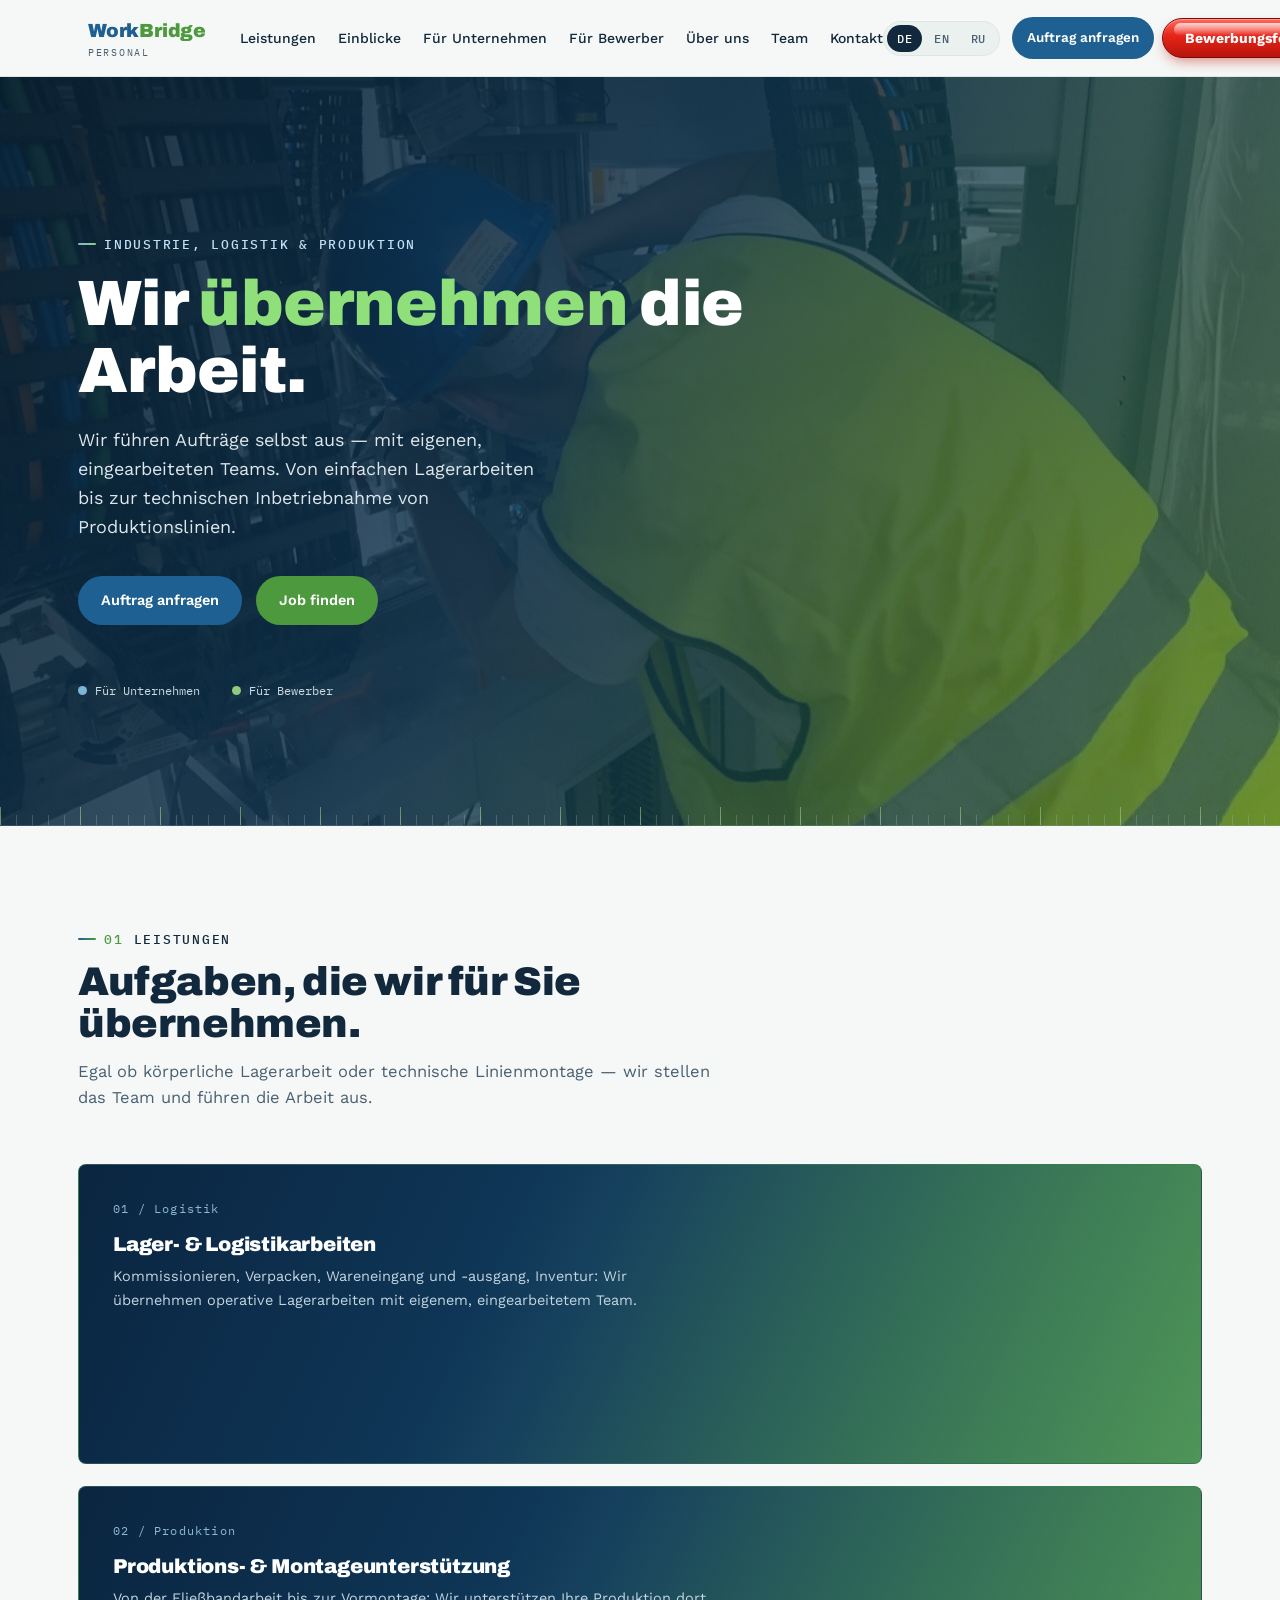
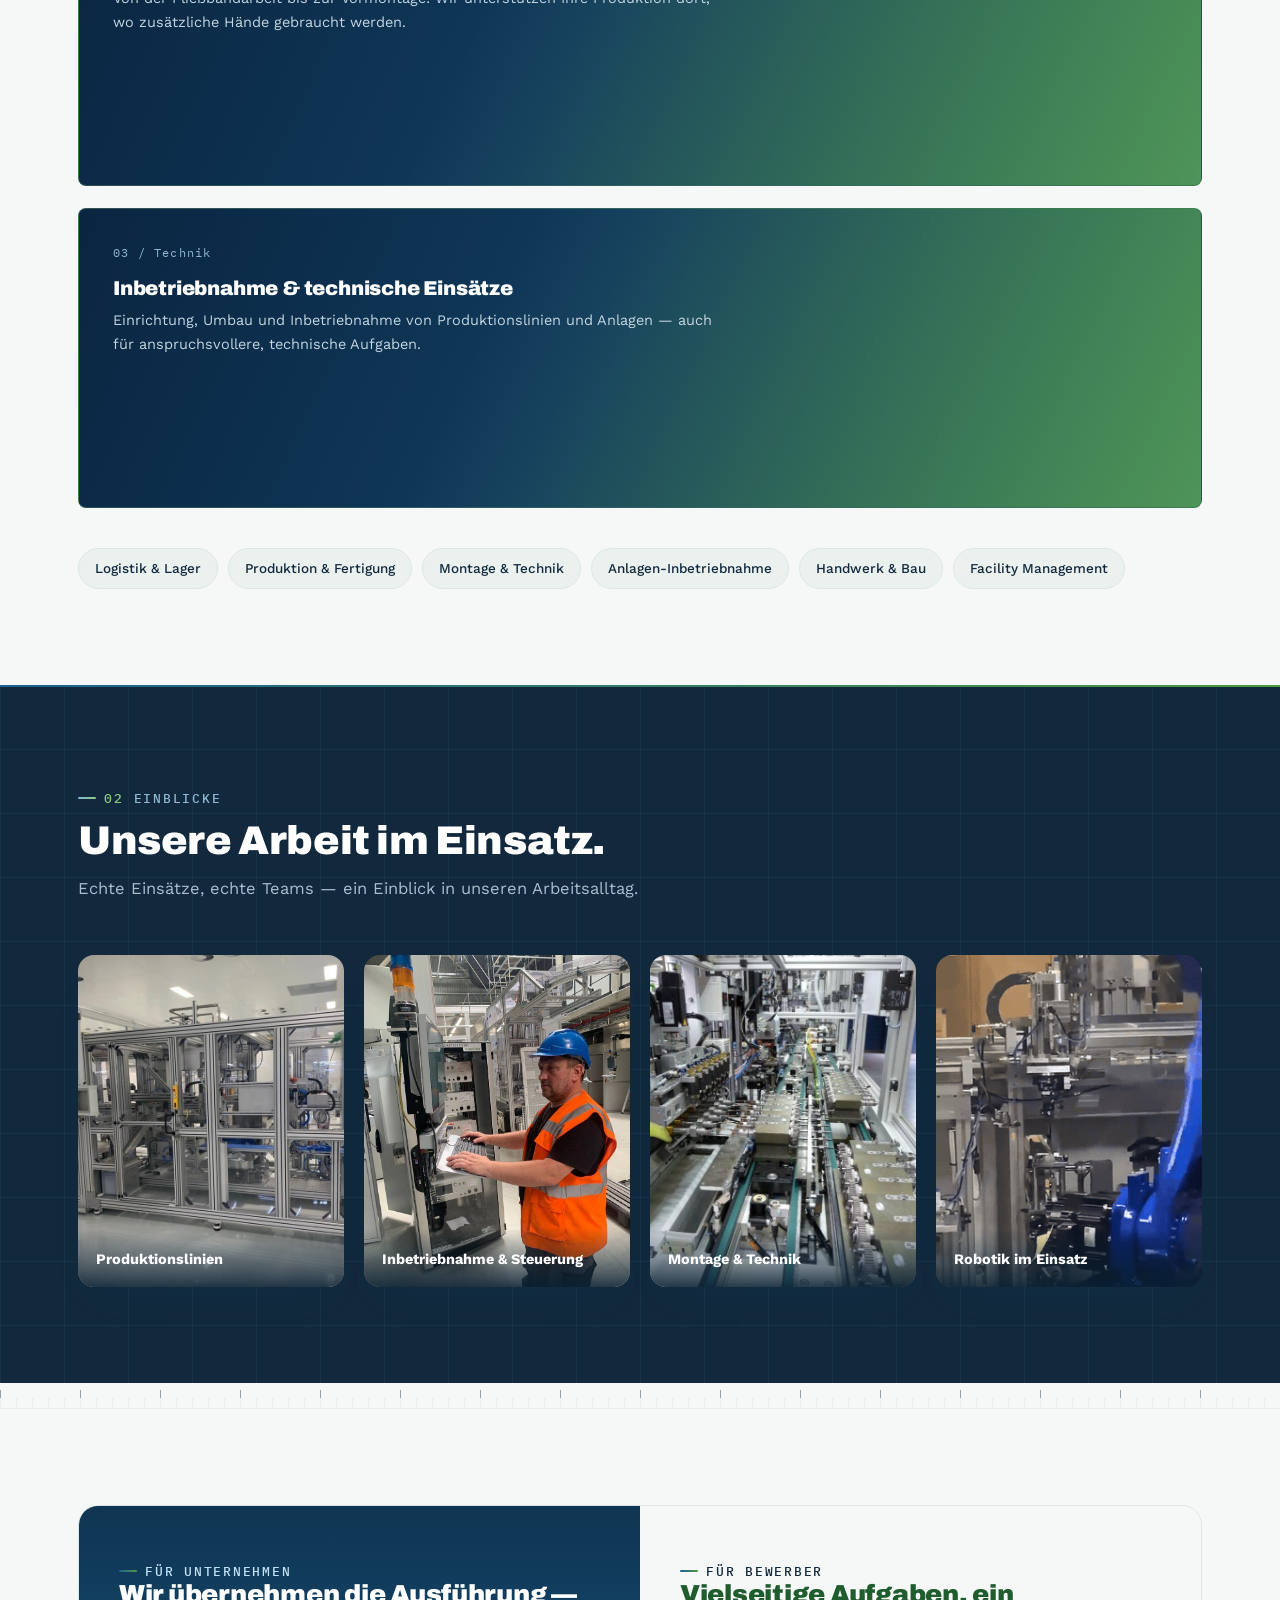
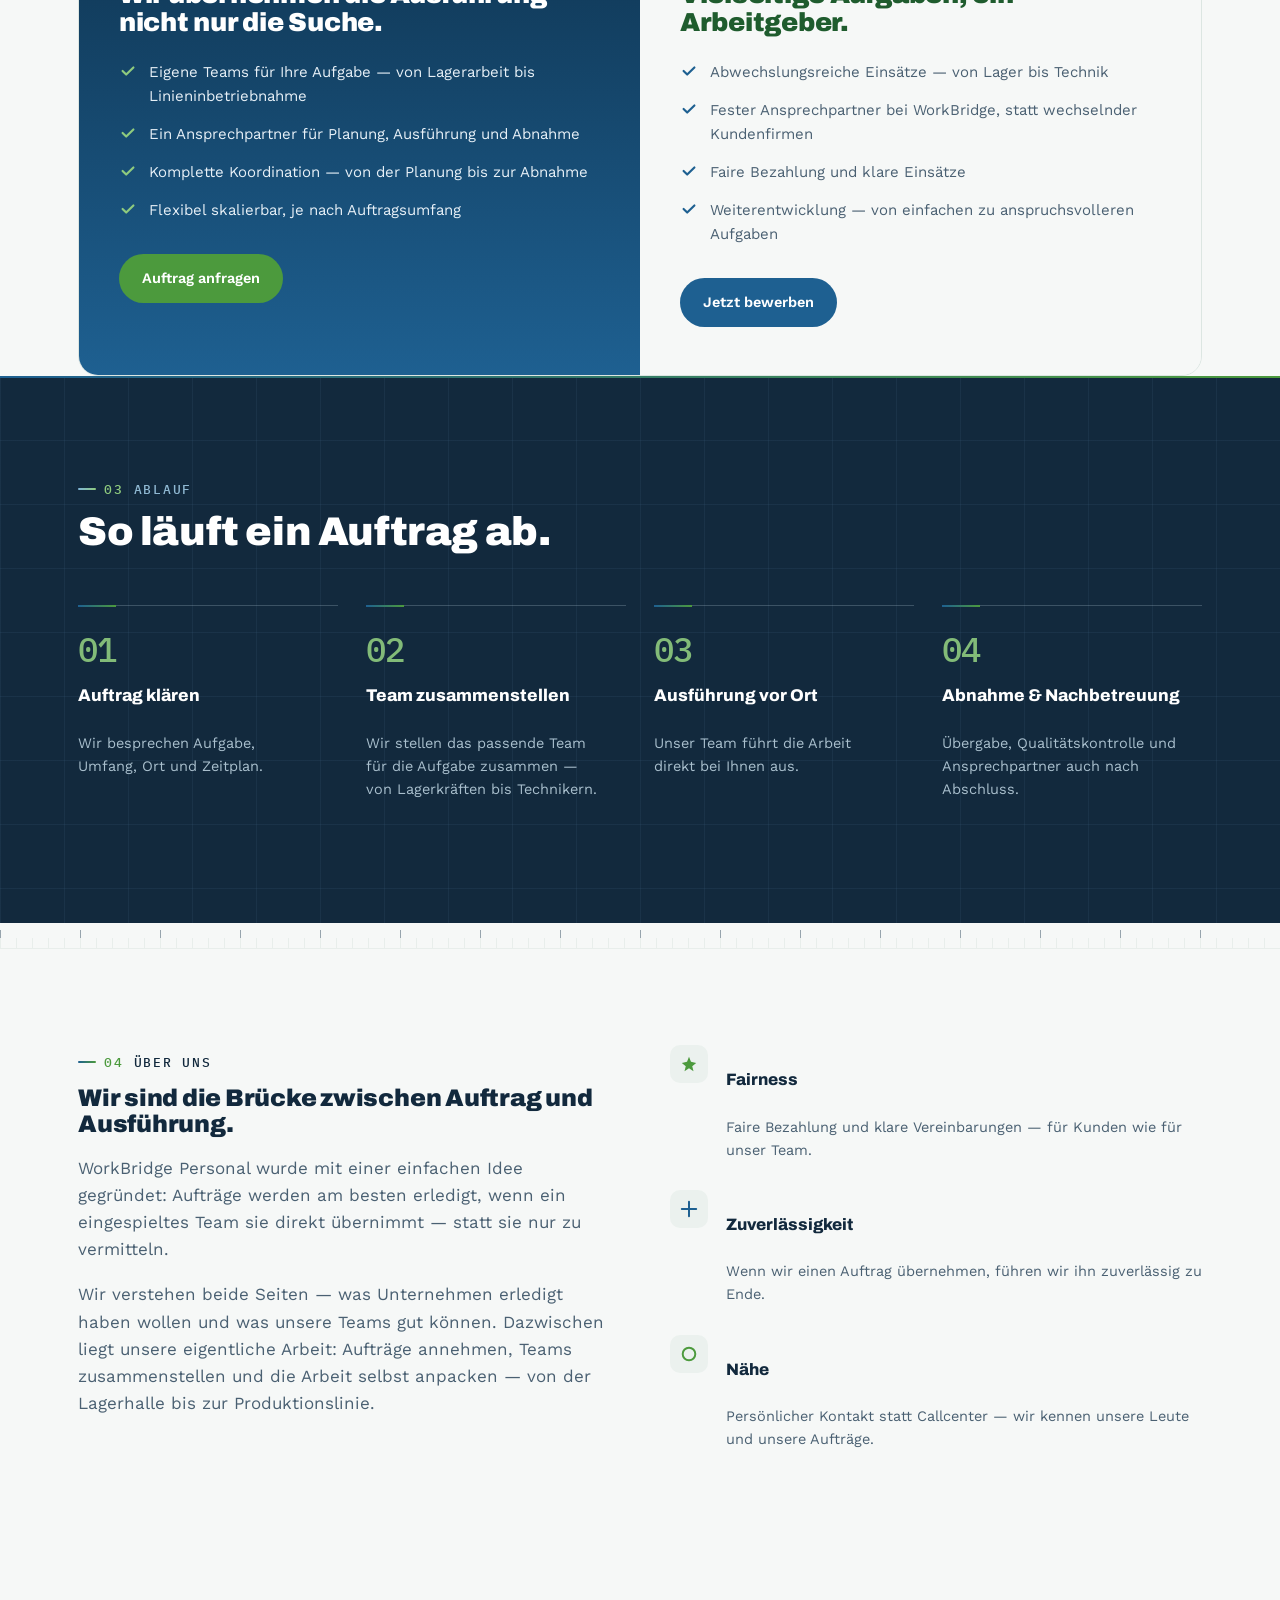
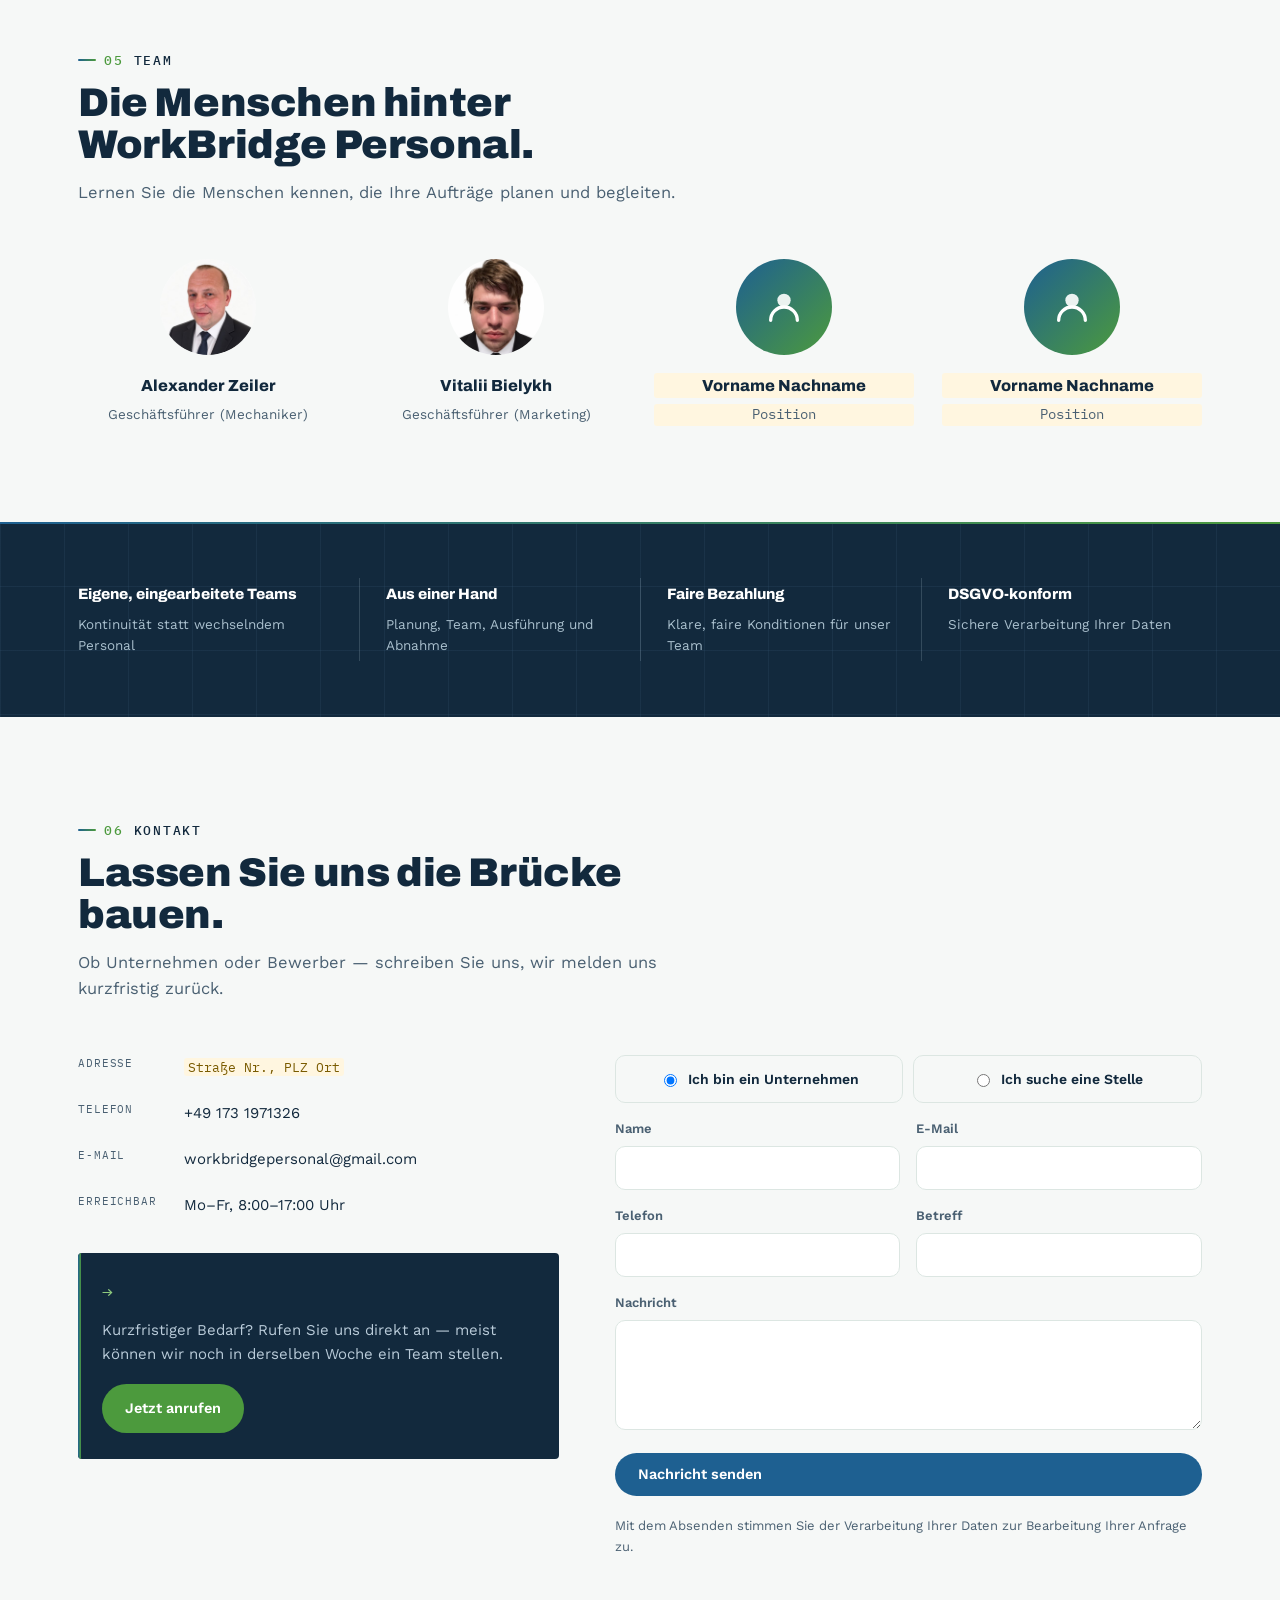
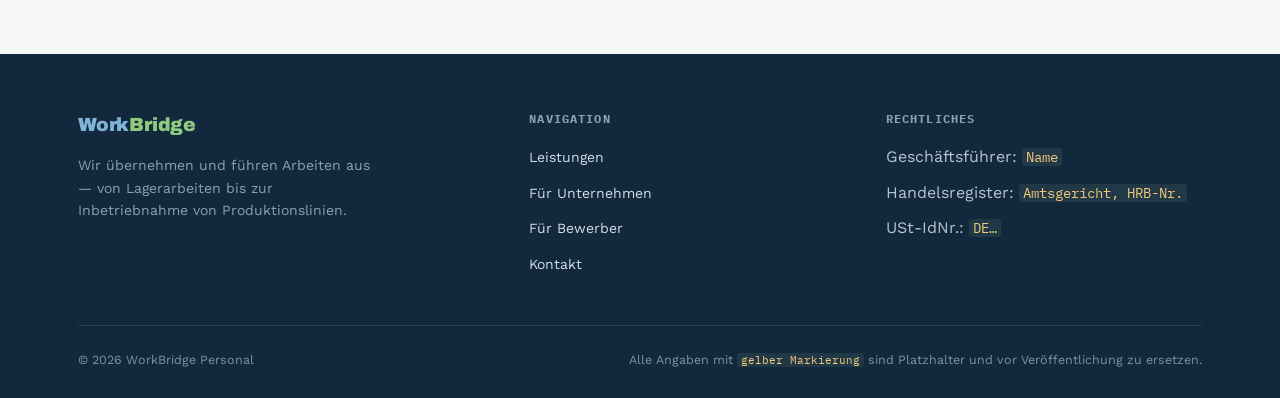
==== index.html @ b6c2f877 "Add files via upload" ====
<!DOCTYPE html>
<html lang="de">
<head>
<meta charset="UTF-8">
<meta name="viewport" content="width=device-width, initial-scale=1.0">
<title>WorkBridge Personal — Auftragsausführung mit eigenem Team</title>
<meta name="description" content="WorkBridge Personal übernimmt und führt Arbeiten für Unternehmen aus — von Lagerarbeiten bis zur Inbetriebnahme von Produktionslinien. Eigene Teams, faire Bezahlung, zuverlässige Ausführung.">
<link rel="preconnect" href="https://fonts.googleapis.com">
<link rel="preconnect" href="https://fonts.gstatic.com" crossorigin>
<link href="https://fonts.googleapis.com/css2?family=Archivo:wght@700;800;900&family=Work+Sans:ital,wght@0,400;0,500;0,600;1,400&family=IBM+Plex+Mono:wght@500&display=swap" rel="stylesheet">
<style>
  :root{
    --ink:#12293D;
    --ink-soft:#4A6072;
    --blue:#1E6091;
    --blue-deep:#0F3552;
    --green:#4C9A3D;
    --green-deep:#1F5C2E;
    --paper:#F6F8F7;
    --paper-alt:#EBF1EE;
    --line:#DCE6E2;
    --white:#FFFFFF;
    --radius:14px;
    --ribbon: linear-gradient(90deg, var(--blue) 0%, var(--green) 100%);
  }
  *{box-sizing:border-box;}
  html{scroll-behavior:smooth;}
  body{
    margin:0;
    background:var(--paper);
    color:var(--ink);
    font-family:'Work Sans', sans-serif;
    font-size:16px;
    line-height:1.6;
    -webkit-font-smoothing:antialiased;
  }
  h1,h2,h3,.display{
    font-family:'Archivo', sans-serif;
    font-weight:900;
    letter-spacing:-0.01em;
    line-height:1.05;
    margin:0;
    color:var(--ink);
  }
  .eyebrow{
    font-family:'IBM Plex Mono', monospace;
    font-weight:500;
    font-size:12.5px;
    letter-spacing:0.14em;
    text-transform:uppercase;
    display:inline-flex;
    align-items:center;
    gap:8px;
  }
  .eyebrow::before{
    content:"";
    width:18px;height:2px;
    background:var(--ribbon);
    display:inline-block;
    border-radius:2px;
  }
  p{color:var(--ink-soft); margin:0;}
  a{color:inherit;}
  img,svg{display:block; max-width:100%;}
  .wrap{
    max-width:1180px;
    margin:0 auto;
    padding:0 28px;
  }
  section{padding:96px 0;}
  .placeholder{
    background:#FFF6E0;
    color:#7A5B00;
    padding:0 4px;
    border-radius:3px;
    font-family:'IBM Plex Mono', monospace;
    font-size:0.88em;
  }
  ::selection{background:var(--green); color:#fff;}
  :focus-visible{outline:3px solid var(--blue); outline-offset:3px;}

  /* ---------- Header ---------- */
  header{
    position:sticky; top:0; z-index:50;
    background:rgba(246,248,247,0.9);
    backdrop-filter:blur(10px);
    border-bottom:1px solid var(--line);
  }
  .nav{
    display:flex; align-items:center; justify-content:space-between;
    padding:16px 28px;
    max-width:1180px; margin:0 auto;
  }
  .brand{display:flex; align-items:center; gap:10px; text-decoration:none;}
  .brand-anim{
    height:44px; width:auto; display:block;
    /* Blends the clip's near-white background into the translucent header */
    mix-blend-mode:darken;
  }
  .brand-static{display:none; align-items:center; gap:10px;}
  .brand.no-anim .brand-anim{display:none;}
  .brand.no-anim .brand-static{display:flex;}
  @media (max-width: 520px){ .brand-anim{height:38px;} }
  @media (prefers-reduced-motion: reduce){
    .brand-anim{display:none;}
    .brand-static{display:flex;}
  }

  /* ---------- Führungspersonal: crest button, password gate, private page ---------- */
  .crest-btn{
    width:44px; height:44px; flex:none;
    border-radius:50%; cursor:pointer;
    border:2px solid #C9A85C;
    background:#12293D;
    display:flex; align-items:center; justify-content:center;
    padding:0; overflow:hidden;
    transition:transform .18s ease, box-shadow .18s ease;
  }
  .crest-btn img{width:74%; height:auto; display:block;}
  .crest-btn:hover{transform:translateY(-1px); box-shadow:0 8px 18px -8px rgba(18,41,61,.7);}

  /* Ornate plaque, matching the supplied artwork */
  .gate{
    position:fixed; inset:0; z-index:1500;
    display:none; align-items:center; justify-content:center;
    background:rgba(9,22,35,.62); padding:20px;
  }
  .gate.open{display:flex;}
  .plaque{
    width:min(560px, 100%);
    background:#FAF7EF;
    border:3px solid #C9A85C;
    border-radius:10px;
    padding:8px;
    box-shadow:0 30px 70px -30px rgba(0,0,0,.7);
  }
  .plaque-inner{
    border:1px solid #C9A85C;
    border-radius:6px;
    padding:30px 26px 26px;
    position:relative;
  }
  /* Gold-and-navy diamond band */
  .plaque-inner::before, .plaque-inner::after{
    content:"";
    position:absolute; left:14px; right:14px; height:9px;
    background-image:
      linear-gradient(135deg, #C9A85C 25%, transparent 25%, transparent 75%, #C9A85C 75%),
      linear-gradient(135deg, #12293D 25%, transparent 25%, transparent 75%, #12293D 75%);
    background-size:14px 14px, 14px 14px;
    background-position:0 0, 7px 0;
    opacity:.85;
  }
  .plaque-inner::before{top:8px;}
  .plaque-inner::after{bottom:8px;}
  .plaque-crest{width:66px; margin:6px auto 14px; display:block;}
  .plaque h3{
    font-family:'Archivo', serif; text-align:center;
    color:#12293D; font-size:clamp(19px,3.4vw,25px); margin:0 0 22px;
  }
  .gate-row{display:flex; align-items:center; gap:12px; justify-content:center; flex-wrap:wrap;}
  .gate-row label{font-weight:600; color:#12293D; font-size:15px;}
  .gate-input{
    flex:1 1 240px; max-width:300px;
    border:2px solid #C9A85C; border-radius:6px;
    background:#FFFDF8; padding:11px 14px;
    font-size:16px; color:#12293D;
    font-family:'Work Sans', sans-serif;
  }
  .gate-input:focus{outline:none; border-color:#12293D;}
  .gate-err{
    display:none; text-align:center; color:#B3261E;
    font-size:14px; margin-top:12px; font-weight:600;
  }
  .gate-err.show{display:block;}
  .gate-actions{display:flex; gap:14px; justify-content:center; margin-top:22px; flex-wrap:wrap;}
  .gate-btn{
    font-family:'Archivo', serif; font-weight:700; font-size:15.5px;
    color:#12293D; cursor:pointer;
    background:linear-gradient(180deg,#E3C67E,#C9A85C);
    border:1px solid #B2914A; border-radius:5px;
    padding:11px 26px;
    transition:filter .18s ease, transform .18s ease;
  }
  .gate-btn:hover{filter:brightness(1.06); transform:translateY(-1px);}
  .gate-btn.ghost{background:transparent; border-color:#C9A85C; color:#3A4A57;}

  /* The private page itself */
  .fp-page{
    position:fixed; inset:0; z-index:1400;
    display:none; overflow-y:auto;
    background:var(--paper);
  }
  .fp-page.open{display:block;}
  .fp-bar{
    display:flex; align-items:center; justify-content:space-between; gap:16px;
    padding:16px 28px; border-bottom:1px solid var(--line);
    background:rgba(246,248,247,.96);
    position:sticky; top:0;
  }
  .fp-bar .fp-title{
    font-family:'Archivo',sans-serif; font-weight:900; color:var(--ink); font-size:17px;
  }
  .fp-tools{display:flex; flex-wrap:wrap; gap:26px; margin-bottom:44px;}
  .fp-tile{
    background:none; border:none; padding:0; cursor:pointer;
    display:flex; flex-direction:column; align-items:flex-start; gap:10px;
    width:auto;
    transition:transform .18s ease;
  }
  .fp-tile:hover{transform:translateY(-3px);}
  .fp-tile img{
    width:118px; height:118px; display:block;
    border-radius:50%;
    box-shadow:0 12px 26px -14px rgba(18,41,61,.65);
  }
  .fp-tile span{
    font-family:'Archivo',sans-serif; font-weight:800;
    font-size:13.5px; color:var(--ink); text-align:left; line-height:1.3;
  }

  /* Timesheet opens over the private page */
  .doc-view{
    position:fixed; inset:0; z-index:1450; display:none; background:#f2f2f2;
  }
  .doc-view.open{display:flex; flex-direction:column;}
  .doc-bar{
    display:flex; align-items:center; justify-content:space-between; gap:16px;
    padding:12px 20px; background:var(--ink); color:#fff; flex:none;
  }
  .doc-bar .doc-title{font-family:'Archivo',sans-serif; font-weight:800; font-size:15.5px;}
  .doc-view iframe{flex:1 1 auto; width:100%; border:none; background:#f2f2f2;}
  /* Printing from inside the timesheet must not drag the website along */
  @media print{
    body.printing-doc > *:not(.doc-view){display:none !important;}
    body.printing-doc .doc-view{position:static; display:block; height:auto;}
    body.printing-doc .doc-bar{display:none !important;}
  }

  .fp-body{max-width:1180px; margin:0 auto; padding:34px 28px 80px;}
  .fp-empty{
    border:1px dashed var(--line); border-radius:6px;
    padding:60px 28px; text-align:center; color:var(--ink-soft);
  }

  .brand-word{
    font-family:'Archivo', sans-serif;
    font-weight:900;
    font-size:19px;
    letter-spacing:-0.01em;
    white-space:nowrap;
  }
  .brand-word .b{color:var(--blue);}
  .brand-word .g{color:var(--green);}
  .brand-sub{
    font-family:'IBM Plex Mono', monospace;
    font-size:9.5px;
    letter-spacing:0.18em;
    color:var(--ink-soft);
    text-transform:uppercase;
    display:block;
    margin-top:-2px;
  }
  .navlinks{display:flex; gap:22px; list-style:none; margin:0 auto 0 34px; padding:0; flex-wrap:nowrap;}
  .navlinks a{
    text-decoration:none; color:var(--ink);
    font-size:14px; font-weight:500;
    padding-bottom:3px;
    white-space:nowrap;
    border-bottom:2px solid transparent;
    transition:border-color .2s;
  }
  .navlinks a:hover{border-bottom-color:var(--green);}
  .nav-ctas{display:flex; gap:8px; align-items:center; flex:none;}
  .nav-ctas .btn{white-space:nowrap; padding:9px 14px;}
  .navtoggle{display:none; background:none; border:none; cursor:pointer; padding:6px;}
  .navtoggle span{display:block; width:22px; height:2px; background:var(--ink); margin:5px 0; border-radius:2px;}
  .langsw{display:flex; gap:2px; background:var(--paper-alt); border:1px solid var(--line); border-radius:999px; padding:3px; margin-right:4px;}
  .lang-btn{
    font-family:'IBM Plex Mono', monospace; font-size:11.5px; font-weight:500; letter-spacing:.04em;
    border:none; background:transparent; color:var(--ink-soft); padding:6px 10px; border-radius:999px;
    cursor:pointer; transition:background .15s, color .15s;
  }
  .lang-btn:hover{color:var(--ink);}
  .lang-btn.active{background:var(--ink); color:#fff;}
  .langsw-mobile{display:flex; gap:8px; margin-top:18px;}
  .langsw-mobile .lang-btn{border:1.5px solid var(--line); flex:1;}

  /* ---------- Glossy apply button (Bewerbungsformular) ---------- */
  .btn-apply{
    position:relative;
    display:inline-flex; align-items:center; justify-content:center; gap:8px;
    font-family:'Work Sans', sans-serif; font-weight:700; font-size:14px;
    padding:11px 22px;
    border-radius:999px;
    color:#fff;
    text-decoration:none;
    white-space:nowrap;
    background:linear-gradient(180deg, #ff6a5e 0%, #e8261a 42%, #b8140b 100%);
    border:1px solid #7a0a04;
    box-shadow:0 6px 14px -4px rgba(184,20,11,.55), inset 0 1px 0 rgba(255,255,255,.35);
    overflow:hidden;
    transition:transform .15s ease, box-shadow .15s ease;
  }
  .btn-apply::before{
    content:"";
    position:absolute; left:6%; right:6%; top:10%; height:34%;
    background:linear-gradient(180deg, rgba(255,255,255,.75), rgba(255,255,255,0));
    border-radius:999px;
    pointer-events:none;
  }
  .btn-apply:hover{
    transform:translateY(-1px);
    box-shadow:0 10px 20px -6px rgba(184,20,11,.65), inset 0 1px 0 rgba(255,255,255,.4);
  }
  .btn-apply-mobile{width:100%; margin-top:14px; padding:13px 22px; font-size:15px;}

  /* ---------- Bewerbungsformular overlay (embedded application form) ---------- */
  .bewerbung-overlay{
    position:fixed; inset:0; z-index:999;
    background:#fff;
    display:none;
  }
  .bewerbung-overlay.open{display:block;}
  .bewerbung-overlay iframe{width:100%; height:100%; border:none; display:block;}
  .bewerbung-close{
    position:fixed; top:16px; right:16px; z-index:1000;
    width:40px; height:40px; border-radius:50%;
    background:var(--ink); color:#fff; border:none; cursor:pointer;
    font-size:19px; line-height:1; display:flex; align-items:center; justify-content:center;
    box-shadow:0 6px 16px -4px rgba(0,0,0,.4);
    transition:background .15s;
  }
  .bewerbung-close:hover{background:var(--blue-deep);}

  /* ---------- Buttons ---------- */
  .btn{
    display:inline-flex; align-items:center; gap:8px;
    font-family:'Work Sans', sans-serif; font-weight:600; font-size:14.5px;
    padding:12px 22px; border-radius:999px;
    text-decoration:none; border:1.5px solid transparent;
    cursor:pointer; transition:transform .15s ease, box-shadow .15s ease, background .2s;
  }
  .btn:hover{transform:translateY(-1px);}

  /* ---------- Press feedback: buttons physically depress on click ---------- */
  .btn, .btn-apply, .lang-btn{
    position:relative; overflow:hidden;
    -webkit-tap-highlight-color:transparent;
    touch-action:manipulation;
  }
  .btn:active, .btn-apply:active, .lang-btn:active{
    transform:scale(.955);
    transition:transform .07s ease;
  }
  /* Ripple that expands from the exact point of the click */
  .press-ripple{
    position:absolute; border-radius:50%;
    background:rgba(255,255,255,.55);
    transform:translate(-50%,-50%) scale(0);
    animation:pressRipple .55s ease-out forwards;
    pointer-events:none;
  }
  .btn-ghost .press-ripple, .lang-btn .press-ripple{background:rgba(18,41,61,.18);}
  @keyframes pressRipple{
    to{transform:translate(-50%,-50%) scale(1); opacity:0;}
  }

  /* Call button: rings pulse outward, echoing a ringing phone */
  .btn-call{position:relative;}
  .btn-call.ringing::after{
    content:"";
    position:absolute; inset:0; border-radius:999px;
    border:2px solid var(--green);
    animation:callRing .9s ease-out 2;
    pointer-events:none;
  }
  @keyframes callRing{
    from{transform:scale(1); opacity:.8;}
    to{transform:scale(1.45); opacity:0;}
  }

  /* Submit button dissolves, the thank-you note assembles in its place */
  .btn-dissolve{
    animation:btnDissolve .45s ease forwards;
    pointer-events:none;
  }
  @keyframes btnDissolve{
    to{opacity:0; transform:scale(.9); filter:blur(6px);}
  }
  .msg-assemble{
    animation:msgAssemble .6s cubic-bezier(.22,.8,.3,1) forwards;
  }
  @keyframes msgAssemble{
    from{opacity:0; transform:translateY(10px) scale(.96); filter:blur(5px);}
    to{opacity:1; transform:none; filter:blur(0);}
  }

  /* Clip that plays over a button while its press animation runs */
  .btn-clip{
    position:absolute; z-index:5;
    border-radius:10px;
    object-fit:cover;
    pointer-events:none;
    opacity:0;
    transition:opacity .18s ease;
  }
  .btn-clip.show{opacity:1;}
  .btn-hidden-while-playing{opacity:0 !important; transition:opacity .15s ease;}

  @media (prefers-reduced-motion: reduce){
    .press-ripple, .btn-call.ringing::after{display:none;}
    .btn-dissolve, .msg-assemble{animation:none;}
    .btn:active, .btn-apply:active, .lang-btn:active{transform:none;}
    .btn-clip{display:none;}
  }
  .btn-blue{background:var(--blue); color:#fff;}
  .btn-blue:hover{background:var(--blue-deep); box-shadow:0 8px 20px -8px rgba(30,96,145,.6);}
  .btn-green{background:var(--green); color:#fff;}
  .btn-green:hover{background:var(--green-deep); box-shadow:0 8px 20px -8px rgba(76,154,61,.6);}
  .btn-ghost{background:transparent; border-color:var(--line); color:var(--ink);}
  .btn-ghost:hover{border-color:var(--ink);}
  .btn-sm{padding:9px 16px; font-size:13.5px;}

  /* ---------- Ribbon divider (signature element) ---------- */
  .ribbon-wrap{
    width:100%; overflow:hidden; line-height:0;
    margin:0; background:var(--paper);
  }
  .ribbon-wrap svg{width:100%; height:auto; display:block;}
  .ribbon-path{
    stroke-dasharray:2000;
    stroke-dashoffset:2000;
    animation:draw 1.8s ease forwards;
  }
  @keyframes draw{to{stroke-dashoffset:0;}}
  @media (prefers-reduced-motion: reduce){
    .ribbon-path{animation:none; stroke-dashoffset:0;}
    html{scroll-behavior:auto;}
  }

  /* ---------- Hero ---------- */
  .hero{
    position:relative;
    padding:150px 0 0;
    overflow:hidden;
    background:
      linear-gradient(120deg, rgba(9,32,50,.92) 0%, rgba(15,53,82,.82) 45%, rgba(31,92,46,.62) 100%),
      url([data-uri]) center/cover no-repeat;
    background-color:var(--blue-deep);
  }
  .hero-inner{
    max-width:680px;
    padding-bottom:100px;
  }
  .hero .eyebrow{color:#BFE0F5;}
  .hero .eyebrow::before{background:linear-gradient(90deg,#7FB4D9,#8FCB7E);}
  .hero h1{
    font-size:clamp(38px, 5.2vw, 64px);
    color:#fff;
  }
  .hero h1 .grad{
    background:none; -webkit-text-fill-color:currentColor;
    color:#8FE07A;
  }
  .hero p.lead{
    margin-top:22px; font-size:18px; max-width:44ch;
    color:#DCE6EC;
  }
  .hero-ctas{display:flex; gap:14px; margin-top:34px; flex-wrap:wrap;}
  .hero-nodes{
    display:flex; gap:32px; margin-top:56px;
    font-family:'IBM Plex Mono', monospace; font-size:12px;
    color:#CBD9E1;
  }
  .node{display:flex; align-items:center; gap:8px;}
  .dot{width:9px; height:9px; border-radius:50%;}
  .dot-blue{background:#7FB4D9;}
  .dot-green{background:#8FCB7E;}

  /* ---------- Section headers ---------- */
  .sec-head{max-width:640px; margin-bottom:52px;}
  .sec-head h2{font-size:clamp(28px,3.4vw,40px); margin-top:12px;}
  .sec-head p{margin-top:14px; font-size:16.5px;}
  .sec-head.center{margin-left:auto; margin-right:auto; text-align:center;}

  /* ---------- Steel band: dark sections with a blueprint grid ---------- */
  .band-steel{
    position:relative;
    background:var(--ink);
    color:#E4EDF2;
    overflow:hidden;
  }
  .band-steel::before{
    content:"";
    position:absolute; inset:0;
    background-image:
      linear-gradient(rgba(127,180,217,.07) 1px, transparent 1px),
      linear-gradient(90deg, rgba(127,180,217,.07) 1px, transparent 1px);
    background-size:64px 64px;
    pointer-events:none;
  }
  .band-steel::after{
    content:"";
    position:absolute; left:0; right:0; top:0; height:2px;
    background:var(--ribbon);
  }
  .band-steel > *{position:relative; z-index:1;}
  .band-steel h2{color:#fff;}
  .band-steel .sec-head p{color:#A9BFCD;}
  .band-steel .eyebrow{color:#8FB8D2;}
  .band-steel .eyebrow::before{background:linear-gradient(90deg,#7FB4D9,#8FCB7E);}

  /* ---------- Measure rule: engineering divider replacing soft waves ---------- */
  .measure-rule{
    height:26px; width:100%;
    background-image:
      linear-gradient(90deg, var(--line) 1px, transparent 1px),
      linear-gradient(90deg, var(--ink-soft) 1px, transparent 1px);
    background-size:16px 10px, 80px 18px;
    background-position:0 bottom, 0 bottom;
    background-repeat:repeat-x;
    opacity:.55;
    border-bottom:1px solid var(--line);
  }
  .measure-rule.on-dark{
    background-image:
      linear-gradient(90deg, rgba(169,191,205,.35) 1px, transparent 1px),
      linear-gradient(90deg, rgba(143,203,126,.75) 1px, transparent 1px);
    border-bottom-color:rgba(169,191,205,.25);
    opacity:.8;
  }

  /* Section index number in the eyebrow */
  .sec-no{
    font-family:'IBM Plex Mono', monospace;
    font-size:12.5px; letter-spacing:.14em;
    color:var(--green); margin-right:2px;
  }
  .band-steel .sec-no{color:#8FCB7E;}

  /* ---------- Services ---------- */
  .services{display:grid; grid-template-columns:1fr; gap:22px;}
  .card{
    position:relative;
    display:flex; align-items:stretch; gap:0;
    background:linear-gradient(115deg, #0A2540 0%, #103A5C 45%, #1F6B3A 100%);
    border:1px solid rgba(143,203,126,.25);
    border-radius:8px;
    overflow:hidden;
    color:#E4EDF2;
    min-height:300px;
    transition:transform .25s ease, box-shadow .25s ease;
  }
  /* Iridescent sheen sweeping across the card */
  .card::after{
    content:"";
    position:absolute; inset:0;
    background:linear-gradient(115deg,
      transparent 14%,
      rgba(143,203,126,.42) 38%,
      rgba(190,235,255,.55) 50%,
      rgba(127,180,217,.45) 60%,
      transparent 86%);
    background-size:280% 100%;
    animation:cardSheen 4s linear infinite;
    pointer-events:none;
  }
  @keyframes cardSheen{
    from{background-position:180% 0;}
    to{background-position:-80% 0;}
  }
  .card:hover{transform:translateY(-5px); box-shadow:0 26px 50px -28px rgba(9,32,50,.7);}
  .card-body{position:relative; z-index:2; padding:30px 24px 30px 34px; width:60%; max-width:660px;}
  .card-photo{
    position:absolute; z-index:1;
    right:0; top:0; bottom:0;
    width:44%; height:100%;
    object-fit:contain; object-position:right bottom;
    /* Fades into the gradient instead of ending on a hard edge */
    -webkit-mask-image:linear-gradient(90deg, transparent 0%, #000 34%);
    mask-image:linear-gradient(90deg, transparent 0%, #000 34%);
  }
  .card-num{
    font-family:'IBM Plex Mono', monospace; font-size:12px; color:#8FB8D2;
    letter-spacing:.1em;
  }
  .card h3{font-size:20px; margin-top:14px; color:#fff;}
  .card p{margin-top:10px; font-size:14.5px; color:#C3D5E0;}
  .card-bar{display:none;}

  @media (max-width: 760px){
    /* Text sits on top of the moving image, which fills the whole card */
    .card{min-height:250px;}
    .card-body{position:relative; z-index:3; width:100%; max-width:none; padding:26px 24px;}
    .card-photo{
      width:100%; height:100%;
      object-fit:cover; object-position:center 45%;
      -webkit-mask-image:none; mask-image:none;
    }
    /* Scrim so the text stays readable over the footage */
    .card::before{
      content:"";
      position:absolute; inset:0; z-index:2;
      background:linear-gradient(100deg, rgba(10,37,64,.94) 0%, rgba(12,45,72,.86) 46%, rgba(16,58,92,.55) 100%);
      pointer-events:none;
    }
  }

  @media (prefers-reduced-motion: reduce){
    .card::after{animation:none;}
  }

  .chips{display:flex; flex-wrap:wrap; gap:10px; margin-top:40px;}
  .chip{
    font-size:13.5px; font-weight:500; padding:9px 16px; border-radius:999px;
    background:var(--paper-alt); border:1px solid var(--line); color:var(--ink);
  }

  /* ---------- Zielgruppen (dual column) ---------- */
  .dual{display:grid; grid-template-columns:1fr 1fr; gap:0; border-radius:20px; overflow:hidden; border:1px solid var(--line);}
  .dual-col{padding:48px 40px; background:var(--white);}
  .dual-col.blue{background:linear-gradient(180deg, var(--blue-deep), var(--blue)); color:#fff;}
  .dual-col.green{background:var(--paper);}
  .dual-col h3{font-size:26px;}
  .dual-col.blue h3{color:#fff;}
  .dual-col.green h3{color:var(--green-deep);}
  .dual-col ul{list-style:none; margin:24px 0 0; padding:0; display:flex; flex-direction:column; gap:14px;}
  .dual-col li{display:flex; gap:12px; font-size:15px;}
  .dual-col.blue li{color:#E7F0F7;}
  .dual-col.green li{color:var(--ink-soft);}
  .check{flex:none; width:18px; height:18px; margin-top:2px;}
  .dual-col .btn{margin-top:32px;}

  /* ---------- Process ---------- */
  .process{display:grid; grid-template-columns:repeat(4,1fr); gap:28px; position:relative;}
  .step{
    position:relative;
    padding:26px 22px 26px 0;
    border-top:1px solid rgba(169,191,205,.28);
  }
  .step::after{
    content:"";
    position:absolute; left:0; top:-1px; width:38px; height:2px;
    background:var(--ribbon);
  }
  .step-num{
    font-family:'IBM Plex Mono', monospace; font-weight:500;
    font-size:34px; line-height:1;
    color:rgba(143,203,126,.9);
    letter-spacing:-.02em;
  }
  .step h4{font-family:'Archivo',sans-serif; font-weight:800; font-size:17px; margin-top:16px; color:#fff;}
  .step p{margin-top:8px; font-size:14.5px; color:#A9BFCD;}


  /* ---------- About / values ---------- */
  .about{display:grid; grid-template-columns:1fr 1fr; gap:60px; align-items:start;}
  .about-copy p{font-size:17px; margin-top:18px;}
  .values{display:flex; flex-direction:column; gap:28px;}
  .value{display:flex; gap:18px;}
  .value-mark{
    flex:none; width:38px; height:38px; border-radius:10px;
    background:var(--paper-alt); display:flex; align-items:center; justify-content:center;
  }
  .value h4{font-family:'Archivo',sans-serif; font-weight:800; font-size:16.5px;}
  .value p{margin-top:6px; font-size:14.5px;}

  /* ---------- Gallery (Einblicke) ---------- */
  .gallery-grid{display:grid; grid-template-columns:repeat(4,1fr); gap:20px; align-items:stretch;}
  .gallery-item{
    position:relative; border-radius:16px; overflow:hidden;
    aspect-ratio:4/5;
    box-shadow:0 20px 40px -28px rgba(15,53,82,.45);
  }
  .gallery-item img{width:100%; height:100%; object-fit:cover; display:block; transition:transform .5s ease;}
  .gallery-item:hover img{transform:scale(1.05);}
  .gallery-caption{
    position:absolute; left:0; right:0; bottom:0;
    padding:20px 18px 16px;
    background:linear-gradient(180deg, transparent, rgba(9,32,50,.88));
    color:#fff; font-weight:700; font-size:14.5px;
    pointer-events:none;
  }
  .gallery-item.gallery-video img{width:100%; height:100%; object-fit:cover; display:block; background:#000; transition:transform .5s ease;}
  .gallery-item.gallery-video:hover img{transform:scale(1.05);}
  .gallery-item.gallery-video .gallery-caption{pointer-events:none;}

  /* ---------- Team ---------- */
  .team-grid{display:grid; grid-template-columns:repeat(4,1fr); gap:28px;}
  .team-card{text-align:center;}
  .team-avatar{
    width:96px; height:96px; margin:0 auto 18px; border-radius:50%;
    background:linear-gradient(135deg, var(--blue), var(--green));
    display:flex; align-items:center; justify-content:center;
  }
  .team-avatar-photo{object-fit:cover; display:block;}
  .team-name{font-family:'Archivo',sans-serif; font-weight:800; font-size:16px; color:var(--ink);}
  .team-role{margin-top:6px; font-size:13.5px; color:var(--ink-soft);}

  /* ---------- Trust strip ---------- */
  .trust-band{padding:56px 0;}
  .trust{display:grid; grid-template-columns:repeat(4,1fr); gap:0;}
  .trust-item{
    display:flex; flex-direction:column; gap:8px;
    padding:4px 26px;
    border-left:1px solid rgba(169,191,205,.22);
  }
  .trust-item:first-child{padding-left:0; border-left:none;}
  .trust-item .k{font-family:'Archivo',sans-serif; font-weight:800; font-size:15px; color:#fff;}
  .trust-item .v{font-size:13.5px; color:#A9BFCD;}

  /* ---------- Brand intro overlay ---------- */
  .intro{
    position:fixed; inset:0; z-index:2000;
    background:#0E2233;
    display:flex; align-items:center; justify-content:center;
    transition:opacity .7s ease, visibility .7s ease;
  }
  .intro.hide{opacity:0; visibility:hidden;}
  .intro video{
    width:min(88vw, 760px); height:auto; display:block;
    filter:drop-shadow(0 24px 60px rgba(0,0,0,.5));
  }
  .intro-skip{
    position:absolute; bottom:38px; left:50%; transform:translateX(-50%);
    background:transparent; border:1px solid rgba(169,191,205,.4);
    color:#A9BFCD; font-family:'IBM Plex Mono', monospace;
    font-size:11.5px; letter-spacing:.14em; text-transform:uppercase;
    padding:9px 18px; border-radius:999px; cursor:pointer;
    transition:color .2s, border-color .2s;
  }
  .intro-skip:hover{color:#fff; border-color:#fff;}
  body.intro-lock{overflow:hidden;}
  @media (prefers-reduced-motion: reduce){
    .intro{display:none;}
    body.intro-lock{overflow:auto;}
  }

  /* ---------- Living background: shows through the light sections only ---------- */
  .bg-layer{
    position:fixed; inset:0; z-index:-2;
    overflow:hidden; pointer-events:none;
    background:var(--paper);
  }
  .bg-layer video{
    width:100%; height:100%; object-fit:cover; display:block;
    /* Slow drift adds movement beyond the clip's own motion */
    animation:bgDrift 26s ease-in-out infinite alternate;
    transform-origin:center;
  }
  @keyframes bgDrift{
    from{transform:scale(1.06) translate3d(-1.2%, -0.8%, 0);}
    to{transform:scale(1.14) translate3d(1.2%, 0.8%, 0);}
  }
  /* Veil keeps body text readable while letting the green stay vivid */
  .bg-layer::after{
    content:"";
    position:absolute; inset:0;
    background:rgba(246,248,247,.62);
  }
  /* Light sections stay transparent so the motion reads through them.
     The hero (photo), dark steel bands and the footer keep their own backgrounds. */
  main > section:not(.band-steel):not(.hero){background:transparent;}
  .measure-rule{background-color:transparent;}

  @media (prefers-reduced-motion: reduce){
    .bg-layer video{display:none; animation:none;}
    main > section:not(.band-steel):not(.hero){background:var(--paper);}
  }

  /* ---------- Contact ---------- */
  .contact-cta{
    margin-top:14px; padding:26px 24px;
    background:var(--ink); color:#DCE6EC;
    border-radius:4px; position:relative; overflow:hidden;
  }
  .contact-cta::before{
    content:""; position:absolute; left:0; top:0; bottom:0; width:3px; background:var(--ribbon);
  }
  .contact-cta .sec-no{color:#8FCB7E; display:block; margin-bottom:10px; font-size:18px;}
  .contact-cta p{color:#B9CBD9; font-size:15px; margin-bottom:18px;}
  .contact-grid{display:grid; grid-template-columns:0.9fr 1.1fr; gap:56px;}
  .contact-info{display:flex; flex-direction:column; gap:22px;}
  .info-row{display:flex; gap:14px; font-size:15px;}
  .info-row .label{font-family:'IBM Plex Mono',monospace; font-size:11px; color:var(--ink-soft); letter-spacing:.08em; text-transform:uppercase; min-width:92px;}
  form{display:flex; flex-direction:column; gap:16px;}
  .row2{display:grid; grid-template-columns:1fr 1fr; gap:16px;}
  label{font-size:13px; font-weight:600; color:var(--ink-soft); margin-bottom:6px; display:block;}
  input, textarea, select{
    width:100%; font-family:'Work Sans',sans-serif; font-size:15px;
    padding:12px 14px; border-radius:10px; border:1.5px solid var(--line);
    background:var(--white); color:var(--ink);
  }
  textarea{min-height:110px; resize:vertical;}
  .audience{display:flex; gap:10px;}
  .audience label{
    flex:1; display:flex; align-items:center; justify-content:center; gap:8px;
    border:1.5px solid var(--line); border-radius:10px; padding:12px; font-weight:600; font-size:14px;
    cursor:pointer; color:var(--ink); margin:0;
  }
  .audience input{width:auto;}
  .form-note{font-size:13px; color:var(--ink-soft); margin-top:4px;}
  #formMsg{display:none; background:var(--paper-alt); border:1px solid var(--line); border-radius:10px; padding:14px 16px; font-size:14.5px; color:var(--green-deep); font-weight:600;}

  /* ---------- Footer ---------- */
  footer{background:var(--ink); color:#B7C4CE; padding:56px 0 28px;}
  .foot-grid{display:grid; grid-template-columns:1.3fr 1fr 1fr; gap:40px;}
  .foot-brand .brand-word .b{color:#7FB4D9;}
  .foot-brand .brand-word .g{color:#8FCB7E;}
  .foot-brand p{color:#8FA0AC; margin-top:14px; font-size:14px; max-width:34ch;}
  .foot-col h5{font-family:'IBM Plex Mono',monospace; font-size:11.5px; letter-spacing:.1em; text-transform:uppercase; color:#8FA0AC; margin:0 0 16px;}
  .foot-col ul{list-style:none; margin:0; padding:0; display:flex; flex-direction:column; gap:10px;}
  .foot-col a{color:#D3DDE4; text-decoration:none; font-size:14px;}
  .foot-col a:hover{color:#fff;}
  .foot-bottom{
    margin-top:48px; padding-top:24px; border-top:1px solid #29404F;
    display:flex; justify-content:space-between; flex-wrap:wrap; gap:12px;
    font-size:12.5px; color:#7E93A0;
  }
  footer .placeholder{background:#213947; color:#F2C879;}
  .trust-item .placeholder{background:#1B3A50; color:#BFE0F5;}

  /* ---------- Reveal animation ---------- */
  .reveal{opacity:0; transform:translateY(18px); transition:opacity .6s ease, transform .6s ease;}
  .reveal.in{opacity:1; transform:none;}

  /* Directional reveals */
  .reveal-left{opacity:0; transform:translateX(-34px); transition:opacity .7s ease, transform .7s cubic-bezier(.22,.8,.3,1);}
  .reveal-right{opacity:0; transform:translateX(34px); transition:opacity .7s ease, transform .7s cubic-bezier(.22,.8,.3,1);}
  .reveal-left.in, .reveal-right.in{opacity:1; transform:none;}

  /* Staggered children — each child fades up slightly after the previous */
  .stagger > *{
    opacity:0; transform:translateY(24px);
    transition:opacity .55s ease, transform .55s cubic-bezier(.22,.8,.3,1);
  }
  .stagger.in > *{opacity:1; transform:none;}
  .stagger.in > *:nth-child(1){transition-delay:.05s;}
  .stagger.in > *:nth-child(2){transition-delay:.14s;}
  .stagger.in > *:nth-child(3){transition-delay:.23s;}
  .stagger.in > *:nth-child(4){transition-delay:.32s;}
  .stagger.in > *:nth-child(5){transition-delay:.41s;}
  .stagger.in > *:nth-child(6){transition-delay:.50s;}
  .stagger.in > *:nth-child(n+7){transition-delay:.56s;}

  /* Reading progress bar */
  .scroll-progress{
    position:fixed; top:0; left:0; height:3px; width:100%;
    transform:scaleX(0); transform-origin:0 50%;
    background:var(--ribbon);
    z-index:60; pointer-events:none;
    will-change:transform;
  }

  /* Header reacts to scrolling */
  header{transition:box-shadow .25s ease, background .25s ease;}
  header.scrolled{box-shadow:0 6px 24px -14px rgba(9,32,50,.5); background:rgba(246,248,247,.96);}
  .nav{transition:padding .25s ease;}
  header.scrolled .nav{padding-top:9px; padding-bottom:9px;}

  /* Hero content drifts slightly as you scroll (parallax feel) */
  .hero-inner{will-change:transform;}

  @media (prefers-reduced-motion: reduce){
    .reveal, .reveal-left, .reveal-right{opacity:1; transform:none; transition:none;}
    .stagger > *{opacity:1; transform:none; transition:none;}
    .scroll-progress{display:none;}
    header.scrolled .nav{padding-top:16px; padding-bottom:16px;}
  }

  /* ---------- Responsive ---------- */
  /* Nav switches to hamburger early — desktop nav needs ~1150px to fit without overflow */
  @media (max-width: 1250px){
    .navlinks, .nav-ctas{display:none;}
    .navtoggle{display:block;}
  }
  @media (max-width: 1050px){
    .gallery-grid{grid-template-columns:repeat(2,1fr);}
    .team-grid{grid-template-columns:repeat(2,1fr); gap:32px;}
  }
  @media (max-width: 900px){
    .hero{padding:110px 0 0;}
    .hero-inner{padding-bottom:70px;}
    .services{grid-template-columns:1fr;}
    .gallery-grid{grid-template-columns:1fr; gap:16px;}
    .gallery-item, .gallery-item.gallery-video{aspect-ratio:16/10;}
    .dual{grid-template-columns:1fr;}
    .process{grid-template-columns:1fr 1fr; row-gap:36px;}
    .step:nth-child(2)::after{display:none;}
    .about{grid-template-columns:1fr; gap:40px;}
    .trust{grid-template-columns:1fr 1fr; gap:26px 0;}
    .trust-item:nth-child(odd){padding-left:0; border-left:none;}
    .contact-grid{grid-template-columns:1fr; gap:36px;}
    .row2, .audience{grid-template-columns:1fr;}
    section{padding:64px 0;}
  }
  @media (max-width:560px){
    .trust{grid-template-columns:1fr; gap:0;}
    .trust-item{
      padding:18px 0 0; border-left:none;
      border-top:1px solid rgba(169,191,205,.22);
    }
    .trust-item:first-child{padding-top:0; border-top:none;}
    .process{grid-template-columns:1fr;}
    .foot-grid{grid-template-columns:1fr;}
    .team-grid{grid-template-columns:1fr 1fr; gap:24px;}
  }
</style>
</head>
<body>

<div class="intro" id="brandIntro" role="presentation">
  <video id="introVideo" muted playsinline autoplay preload="auto" aria-hidden="true">
    <source src="[data-uri]" type="video/mp4">
  </video>
  <button type="button" class="intro-skip" id="introSkip" data-i18n="intro.skip">Überspringen</button>
</div>


<audio id="thanksAudio" preload="auto" playsinline>
  <source src="[data-uri]" type="audio/mpeg">
</audio>

<audio id="greetingAudio" preload="auto" playsinline>
  <source src="[data-uri]" type="audio/mpeg">
</audio>

<div class="bg-layer" aria-hidden="true">
  <video id="bgVideo" muted loop playsinline autoplay preload="auto" disablepictureinpicture>
    <source src="[data-uri]" type="video/mp4">
  </video>
</div>

<div class="scroll-progress" id="scrollProgress" aria-hidden="true"></div>

<header>
  <nav class="nav">
    <a href="#top" class="brand" aria-label="WorkBridge Personal — Startseite">
      <video class="brand-anim" id="brandAnim" muted loop playsinline autoplay preload="auto" disablepictureinpicture aria-hidden="true">
        <source src="[data-uri]" type="video/mp4">
      </video>
      <!-- Shown if the clip cannot play, so the logo is never missing -->
      <span class="brand-static" id="brandStatic">
        <svg width="36" height="30" viewBox="0 0 36 30" fill="none" aria-hidden="true">
          <circle cx="9" cy="6" r="5" fill="#1E6091"/>
          <circle cx="27" cy="6" r="5" fill="#4C9A3D"/>
          <path d="M2 26 C 2 16, 8 15, 9 15 C 18 15, 18 10, 18 10 C 18 10, 18 15, 27 15 C 28 15, 34 16, 34 26" stroke="url(#g1)" stroke-width="3" fill="none" stroke-linecap="round"/>
          <defs><linearGradient id="g1" x1="0" y1="0" x2="36" y2="0"><stop stop-color="#1E6091"/><stop offset="1" stop-color="#4C9A3D"/></linearGradient></defs>
        </svg>
        <span>
          <span class="brand-word"><span class="b">Work</span><span class="g">Bridge</span></span>
          <span class="brand-sub">Personal</span>
        </span>
      </span>
    </a>
    <ul class="navlinks">
      <li><a href="#leistungen" data-i18n="word.leistungen">Leistungen</a></li>
      <li><a href="#einblicke" data-i18n="gallery.eyebrow">Einblicke</a></li>
      <li><a href="#unternehmen" data-i18n="label.fuerUnternehmen">Für Unternehmen</a></li>
      <li><a href="#bewerber" data-i18n="label.fuerBewerber">Für Bewerber</a></li>
      <li><a href="#ueberuns" data-i18n="word.ueberUns">Über uns</a></li>
      <li><a href="#team" data-i18n="word.team">Team</a></li>
      <li><a href="#kontakt" data-i18n="word.kontakt">Kontakt</a></li>
    </ul>
    <div class="nav-ctas">
      <div class="langsw" role="group" aria-label="Sprache / Language / Язык">
        <button class="lang-btn" data-lang="de">DE</button>
        <button class="lang-btn" data-lang="en">EN</button>
        <button class="lang-btn" data-lang="ru">RU</button>
      </div>
      <a href="#kontakt" class="btn btn-blue btn-sm" data-i18n="cta.personalAnfragen">Auftrag anfragen</a>
      <button type="button" class="btn-apply" id="openBewerbungBtn" data-i18n="cta.bewerbungsformular">Bewerbungsformular</button>
    </div>
    <button type="button" class="crest-btn" id="crestBtn" aria-label="Zugang für Führungspersonal" data-i18n-aria="fp.gateTitle" title="Für das Führungspersonal"><img src="[data-uri]" alt=""></button>
    <button class="navtoggle" aria-label="Menü öffnen" data-i18n-aria="a11y.menuOpen" onclick="document.getElementById('mnav').classList.toggle('open')">
      <span></span><span></span><span></span>
    </button>
  </nav>
  <div id="mnav" style="display:none; padding:0 28px 20px;">
    <ul style="list-style:none; padding:0; display:flex; flex-direction:column; gap:14px; font-weight:500;">
      <li><a href="#leistungen" data-i18n="word.leistungen">Leistungen</a></li>
      <li><a href="#einblicke" data-i18n="gallery.eyebrow">Einblicke</a></li>
      <li><a href="#unternehmen" data-i18n="label.fuerUnternehmen">Für Unternehmen</a></li>
      <li><a href="#bewerber" data-i18n="label.fuerBewerber">Für Bewerber</a></li>
      <li><a href="#ueberuns" data-i18n="word.ueberUns">Über uns</a></li>
      <li><a href="#team" data-i18n="word.team">Team</a></li>
      <li><a href="#kontakt" data-i18n="word.kontakt">Kontakt</a></li>
    </ul>
    <div class="langsw-mobile" role="group" aria-label="Sprache / Language / Язык">
      <button class="lang-btn" data-lang="de">DE</button>
      <button class="lang-btn" data-lang="en">EN</button>
      <button class="lang-btn" data-lang="ru">RU</button>
    </div>
    <button type="button" class="btn-apply btn-apply-mobile" id="openBewerbungBtnMobile" data-i18n="cta.bewerbungsformular">Bewerbungsformular</button>
    <a href="#kontakt" class="btn btn-blue" style="width:100%; justify-content:center; margin-top:10px;" data-i18n="cta.personalAnfragen">Auftrag anfragen</a>
  </div>
</header>
<script>
  document.querySelector('.navtoggle').addEventListener('click', function(){
    var m = document.getElementById('mnav');
    m.style.display = m.style.display === 'none' ? 'block' : 'none';
  });
  // Close the mobile menu after tapping a nav link or CTA
  document.querySelectorAll('#mnav a').forEach(function(a){
    a.addEventListener('click', function(){
      document.getElementById('mnav').style.display = 'none';
    });
  });
</script>

<main id="top">

  <!-- HERO -->
  <section class="hero">
    <div class="wrap">
      <div class="hero-inner">
        <span class="eyebrow" data-i18n="hero.eyebrow">Industrie, Logistik &amp; Produktion</span>
        <h1 style="margin-top:16px;" data-i18n-html="hero.headline">Wir <span class="grad">übernehmen</span> die Arbeit.</h1>
        <p class="lead" data-i18n="hero.lead">Wir führen Aufträge selbst aus — mit eigenen, eingearbeiteten Teams. Von einfachen Lagerarbeiten bis zur technischen Inbetriebnahme von Produktionslinien.</p>
        <div class="hero-ctas">
          <a href="#unternehmen" class="btn btn-blue" data-i18n="cta.personalAnfragen">Auftrag anfragen</a>
          <a href="#bewerber" class="btn btn-green" data-i18n="cta.jobFinden">Job finden</a>
        </div>
        <div class="hero-nodes">
          <span class="node"><span class="dot dot-blue"></span> <span data-i18n="label.fuerUnternehmen">Für Unternehmen</span></span>
          <span class="node"><span class="dot dot-green"></span> <span data-i18n="label.fuerBewerber">Für Bewerber</span></span>
        </div>
      </div>
    </div>

    <div class="measure-rule on-dark" aria-hidden="true"></div>
  </section>

  <!-- LEISTUNGEN -->
  <section id="leistungen">
    <div class="wrap">
      <div class="sec-head reveal">
        <span class="eyebrow"><span class="sec-no">01</span> <span data-i18n="word.leistungen">Leistungen</span></span>
        <h2 data-i18n="leistungen.h2">Aufgaben, die wir für Sie übernehmen.</h2>
        <p data-i18n="leistungen.lead">Egal ob körperliche Lagerarbeit oder technische Linienmontage — wir stellen das Team und führen die Arbeit aus.</p>
      </div>
      <div class="services stagger">
        <div class="card">
          <div class="card-body">
            <span class="card-num" data-i18n="card1.num">01 / Logistik</span>
            <h3 data-i18n="card1.title">Lager- &amp; Logistikarbeiten</h3>
            <p data-i18n="card1.desc">Kommissionieren, Verpacken, Wareneingang und -ausgang, Inventur: Wir übernehmen operative Lagerarbeiten mit eigenem, eingearbeitetem Team.</p>
          </div>
          <video class="card-photo" aria-hidden="true" muted loop playsinline autoplay preload="auto" disablepictureinpicture><source src="[data-uri]" type="video/mp4"></video>
        </div>
        <div class="card">
          <div class="card-body">
            <span class="card-num" data-i18n="card2.num">02 / Produktion</span>
            <h3 data-i18n="card2.title">Produktions- &amp; Montageunterstützung</h3>
            <p data-i18n="card2.desc">Von der Fließbandarbeit bis zur Vormontage: Wir unterstützen Ihre Produktion dort, wo zusätzliche Hände gebraucht werden.</p>
          </div>
          <video class="card-photo" aria-hidden="true" muted loop playsinline autoplay preload="auto" disablepictureinpicture><source src="[data-uri]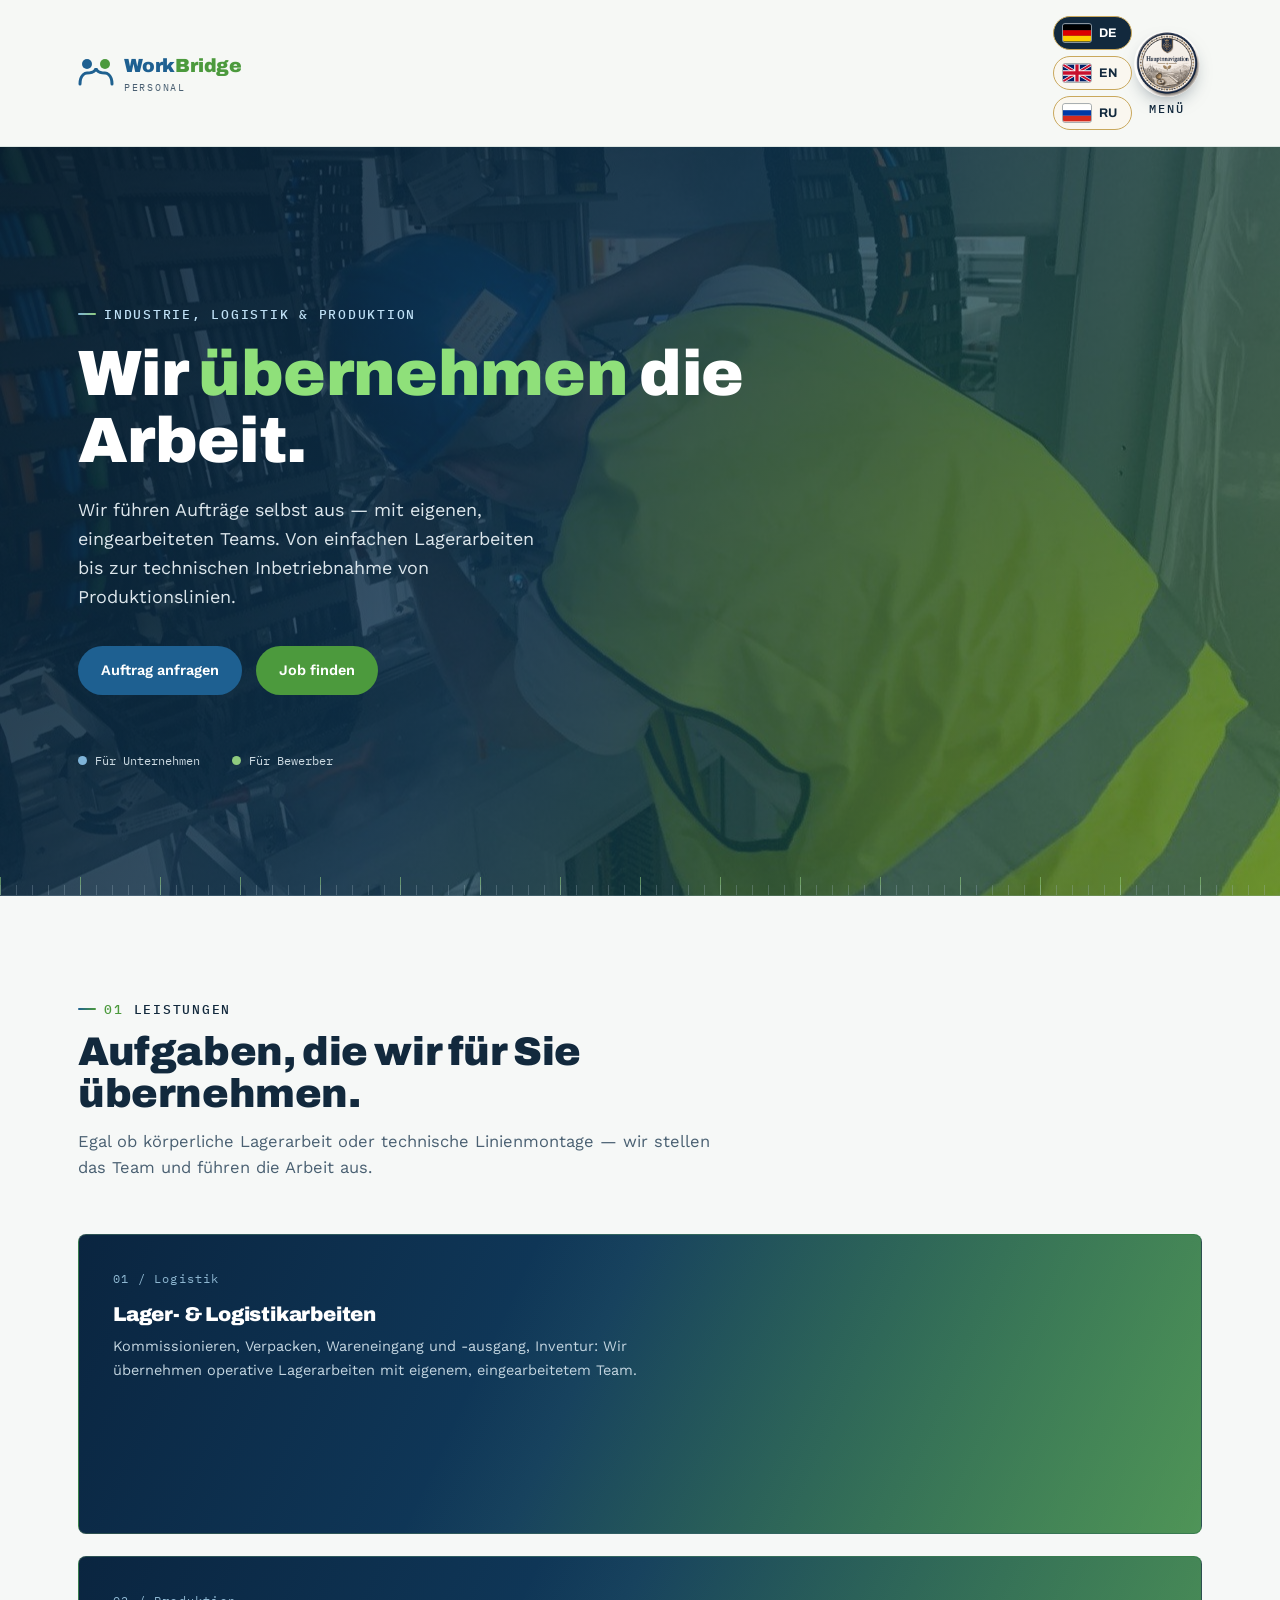
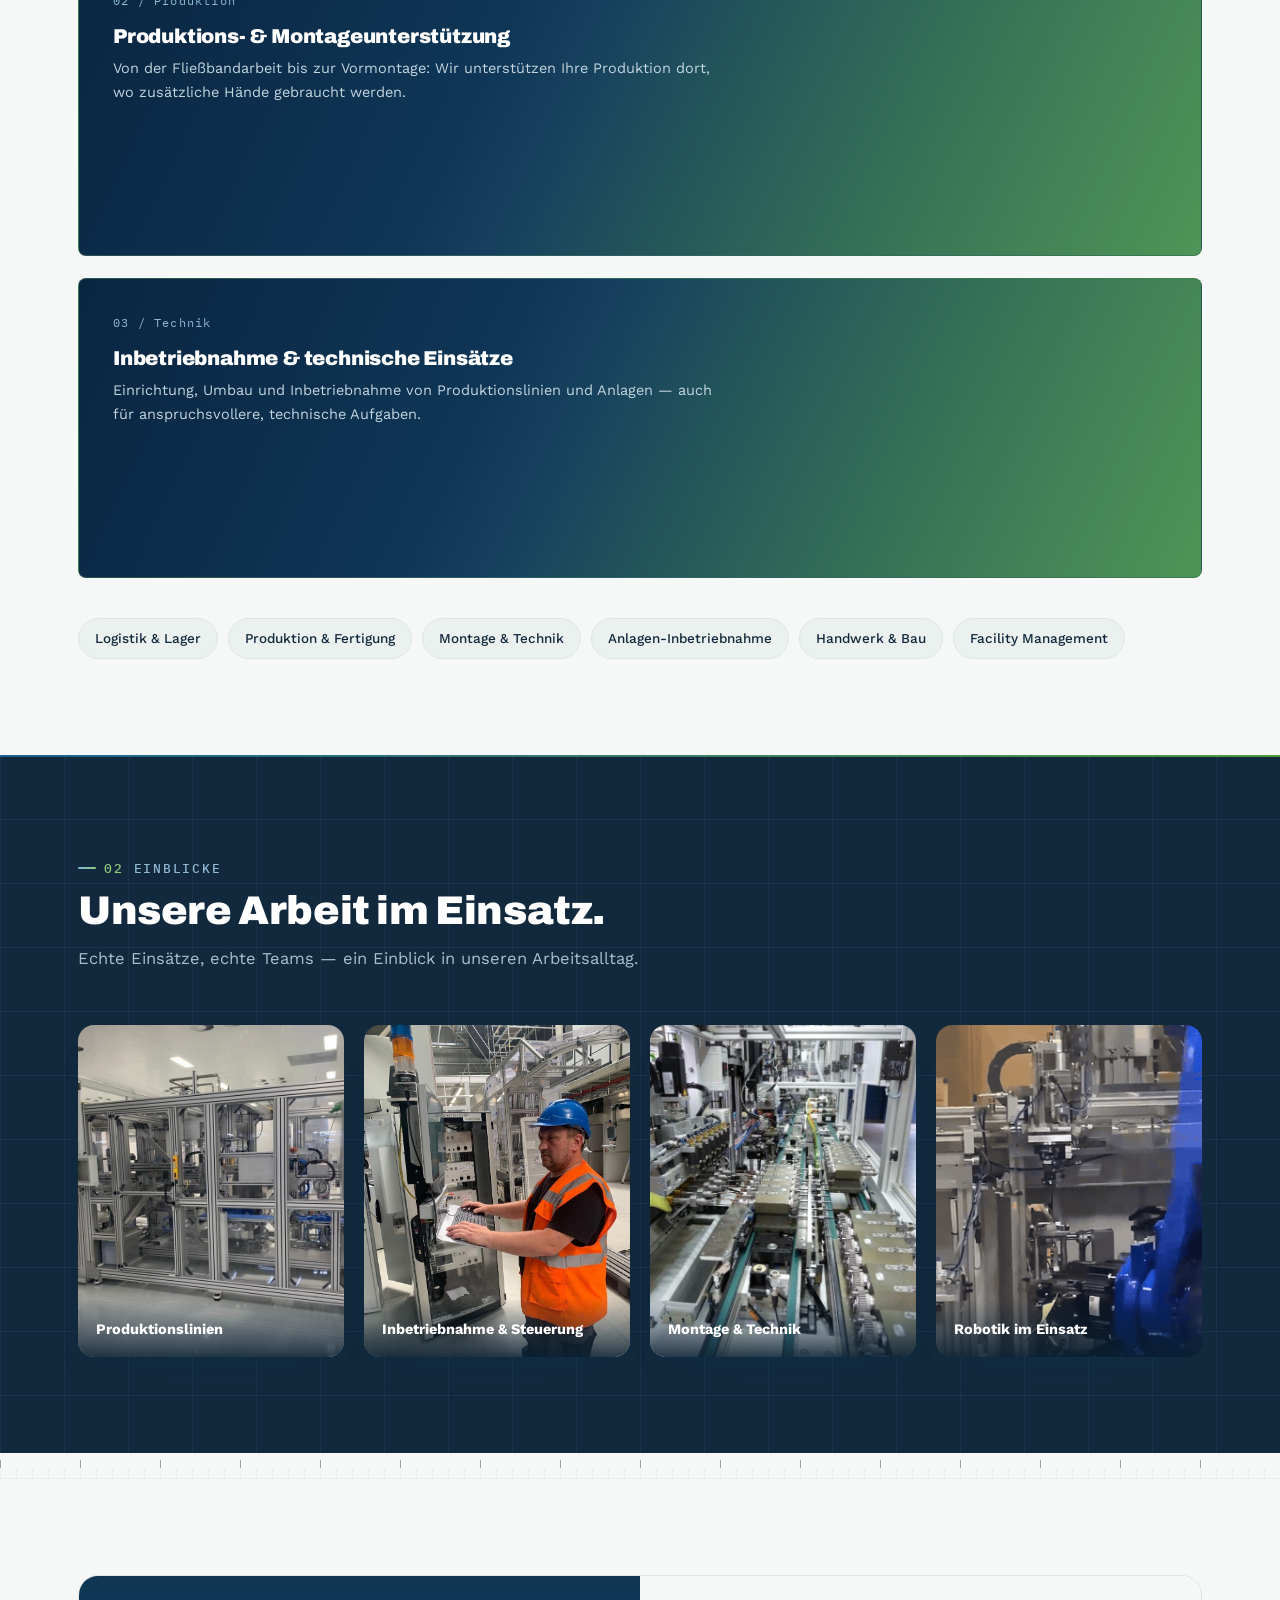
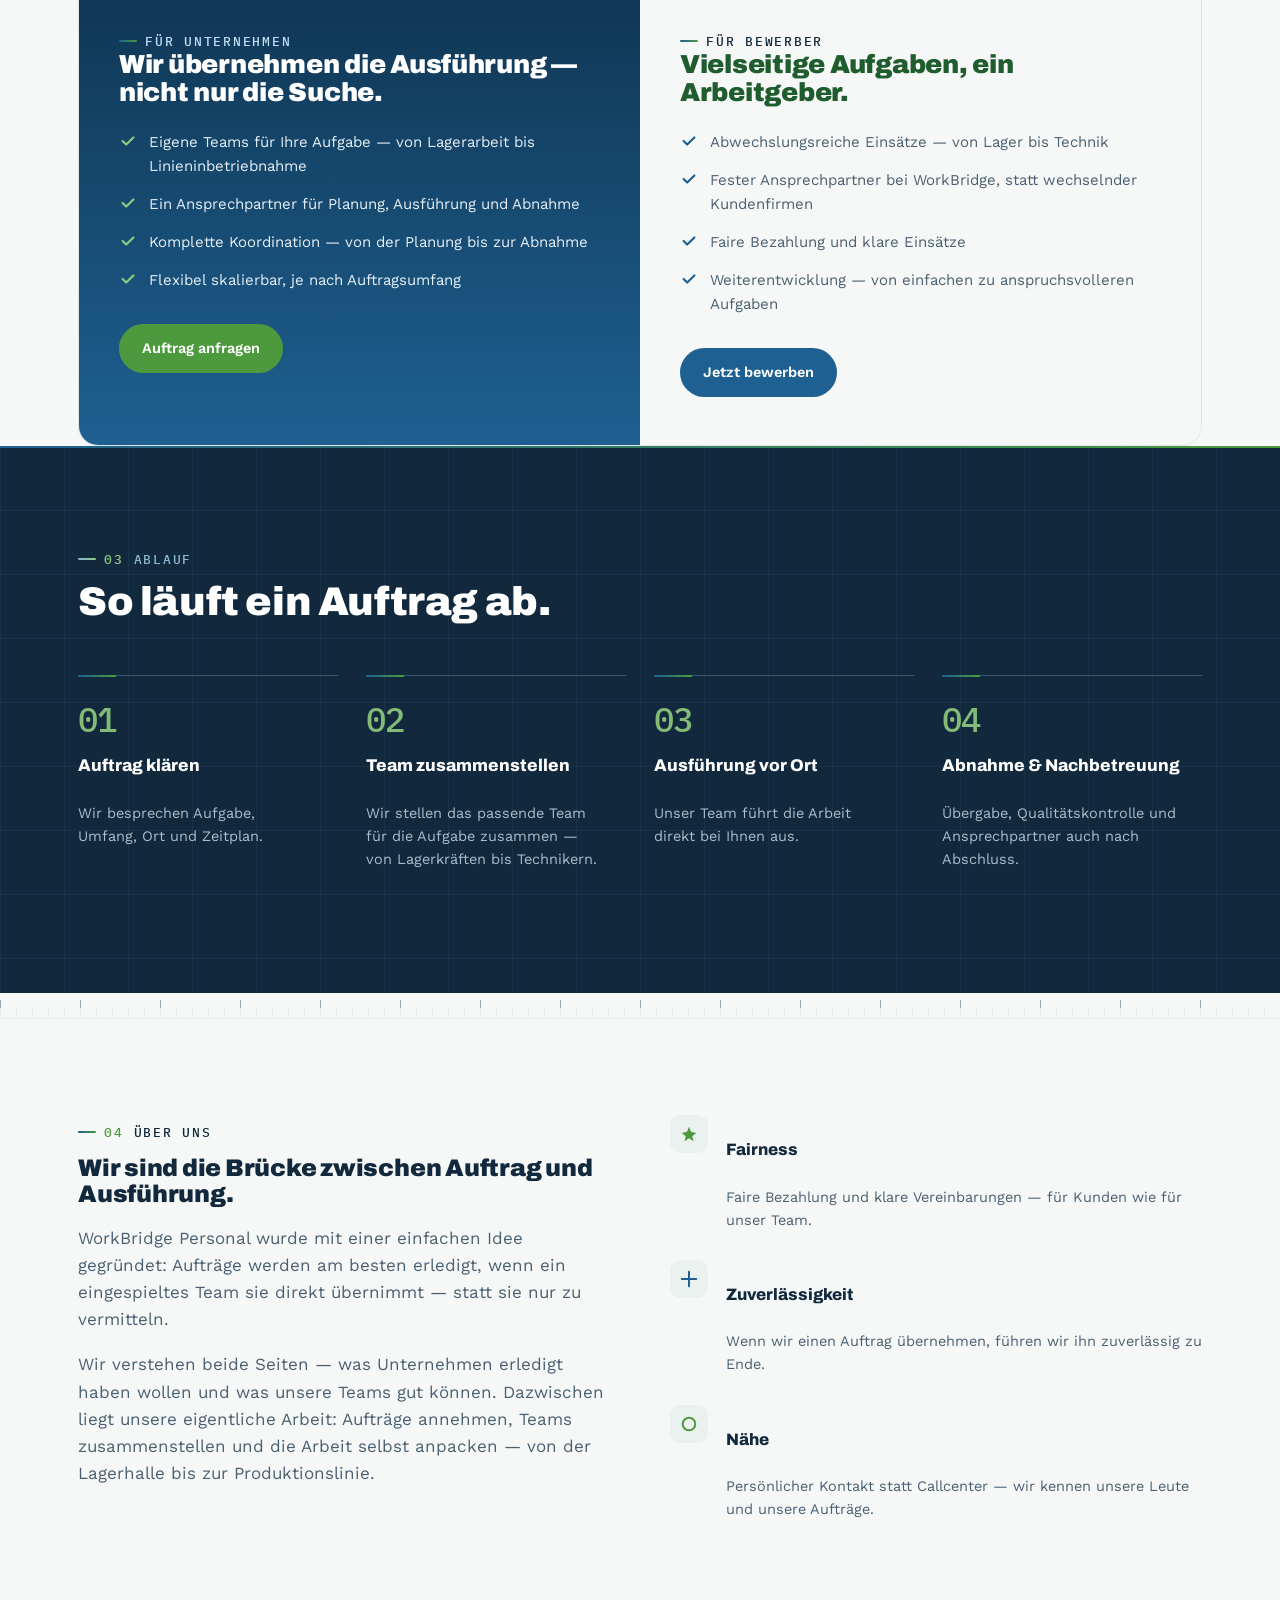
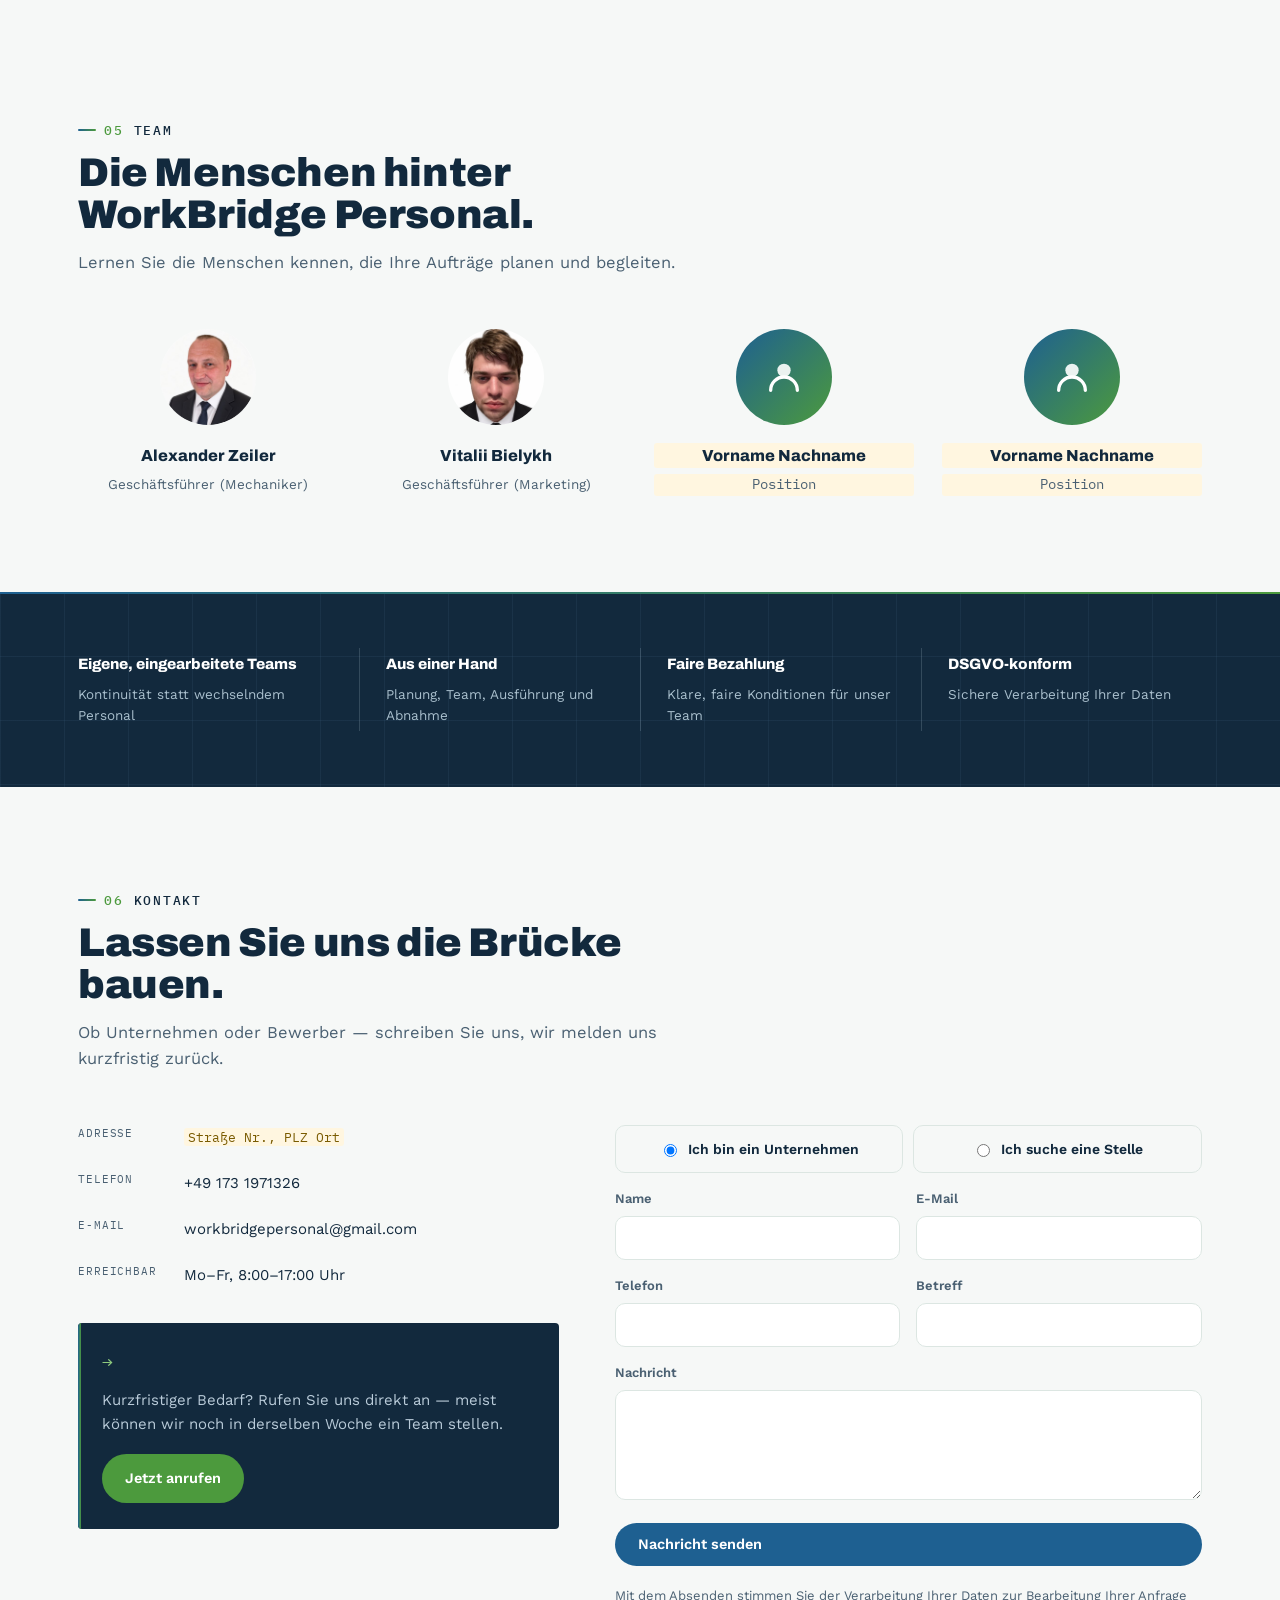
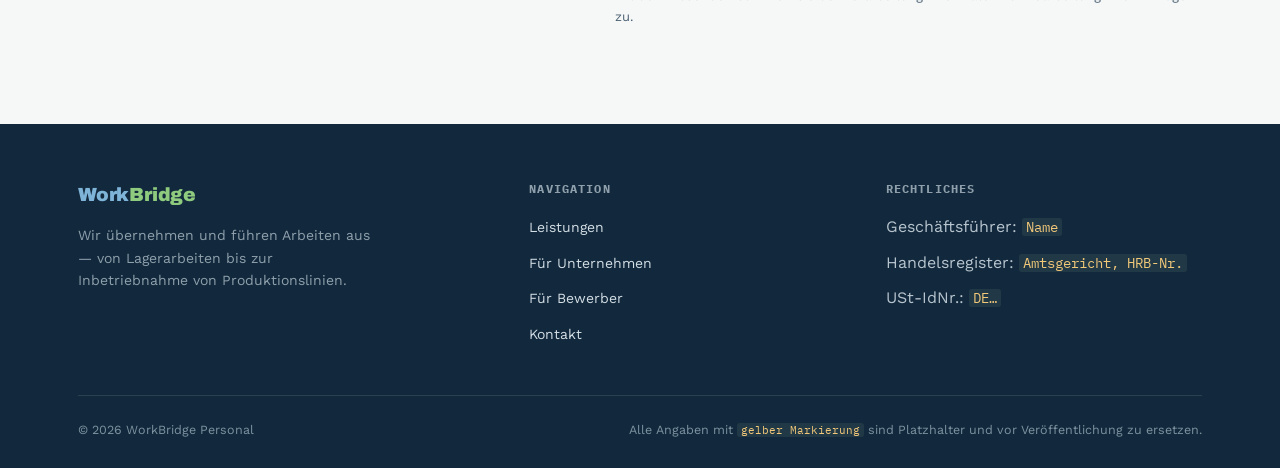
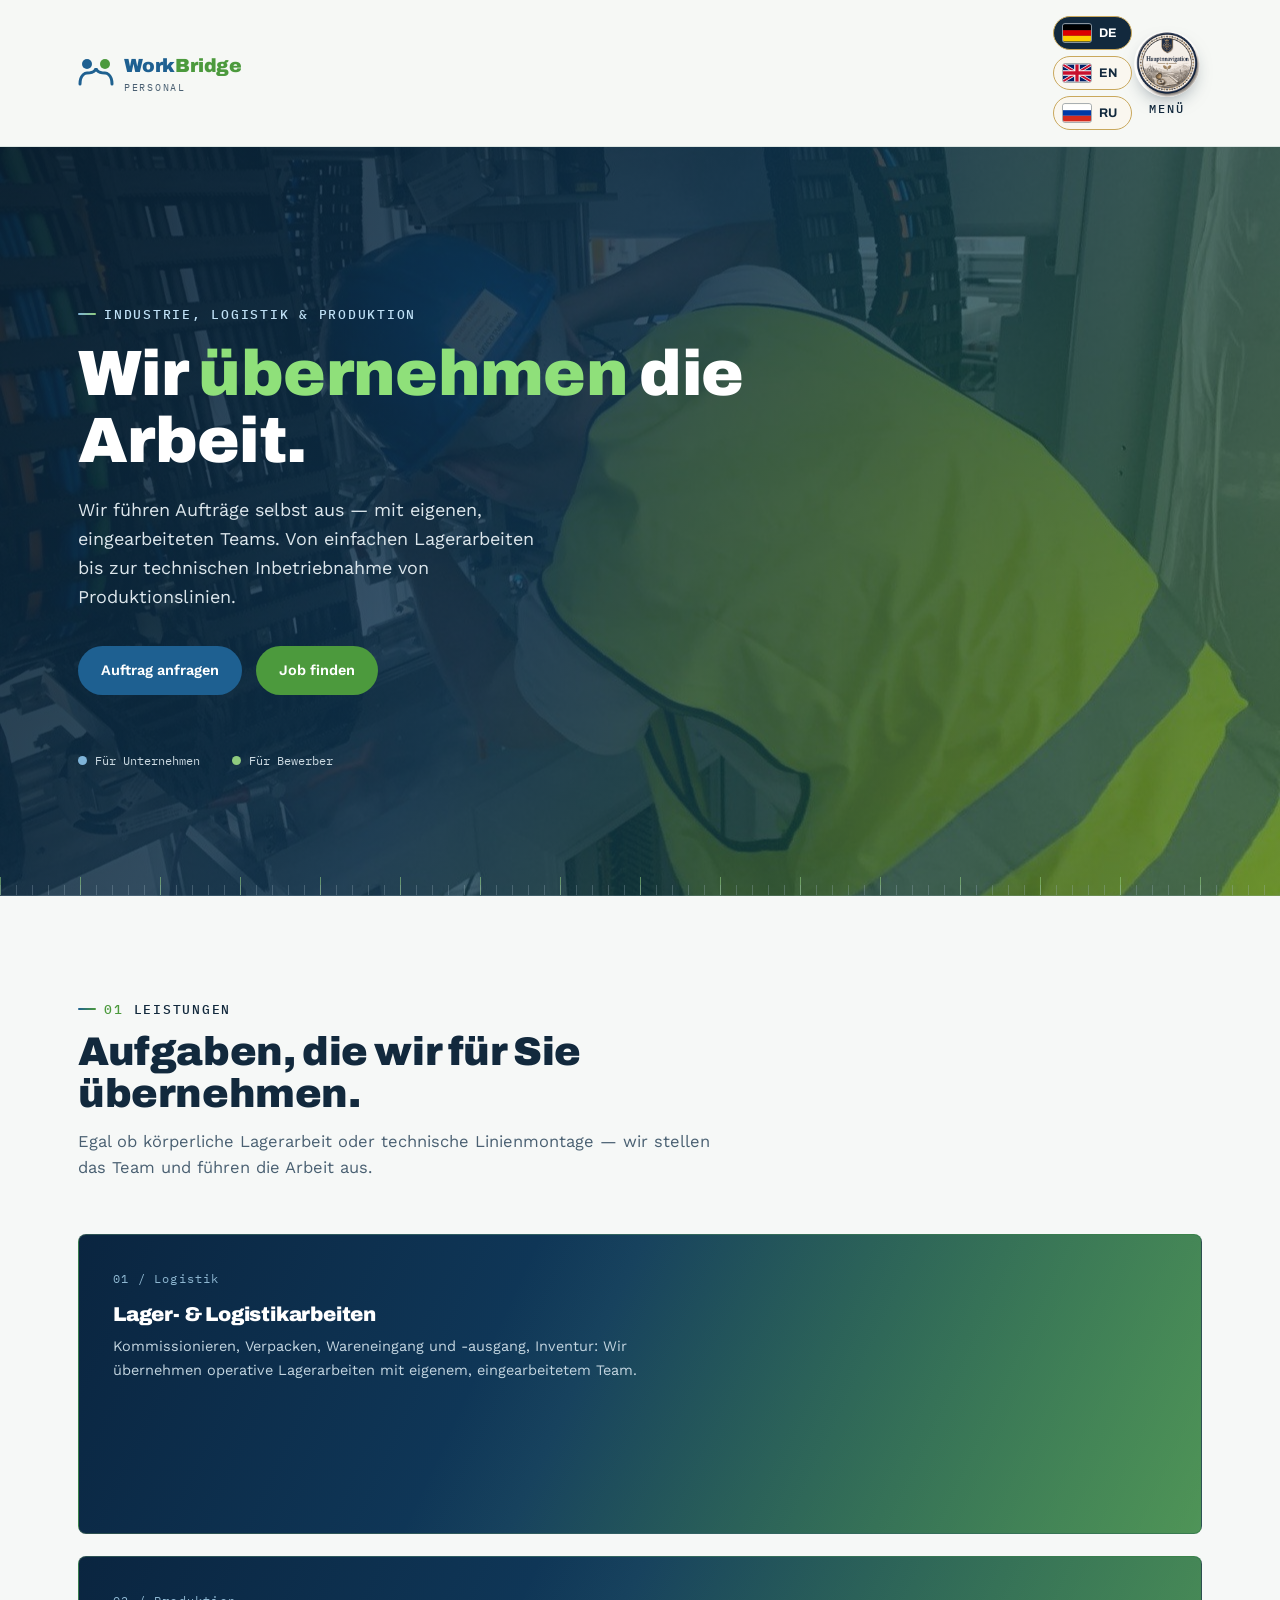
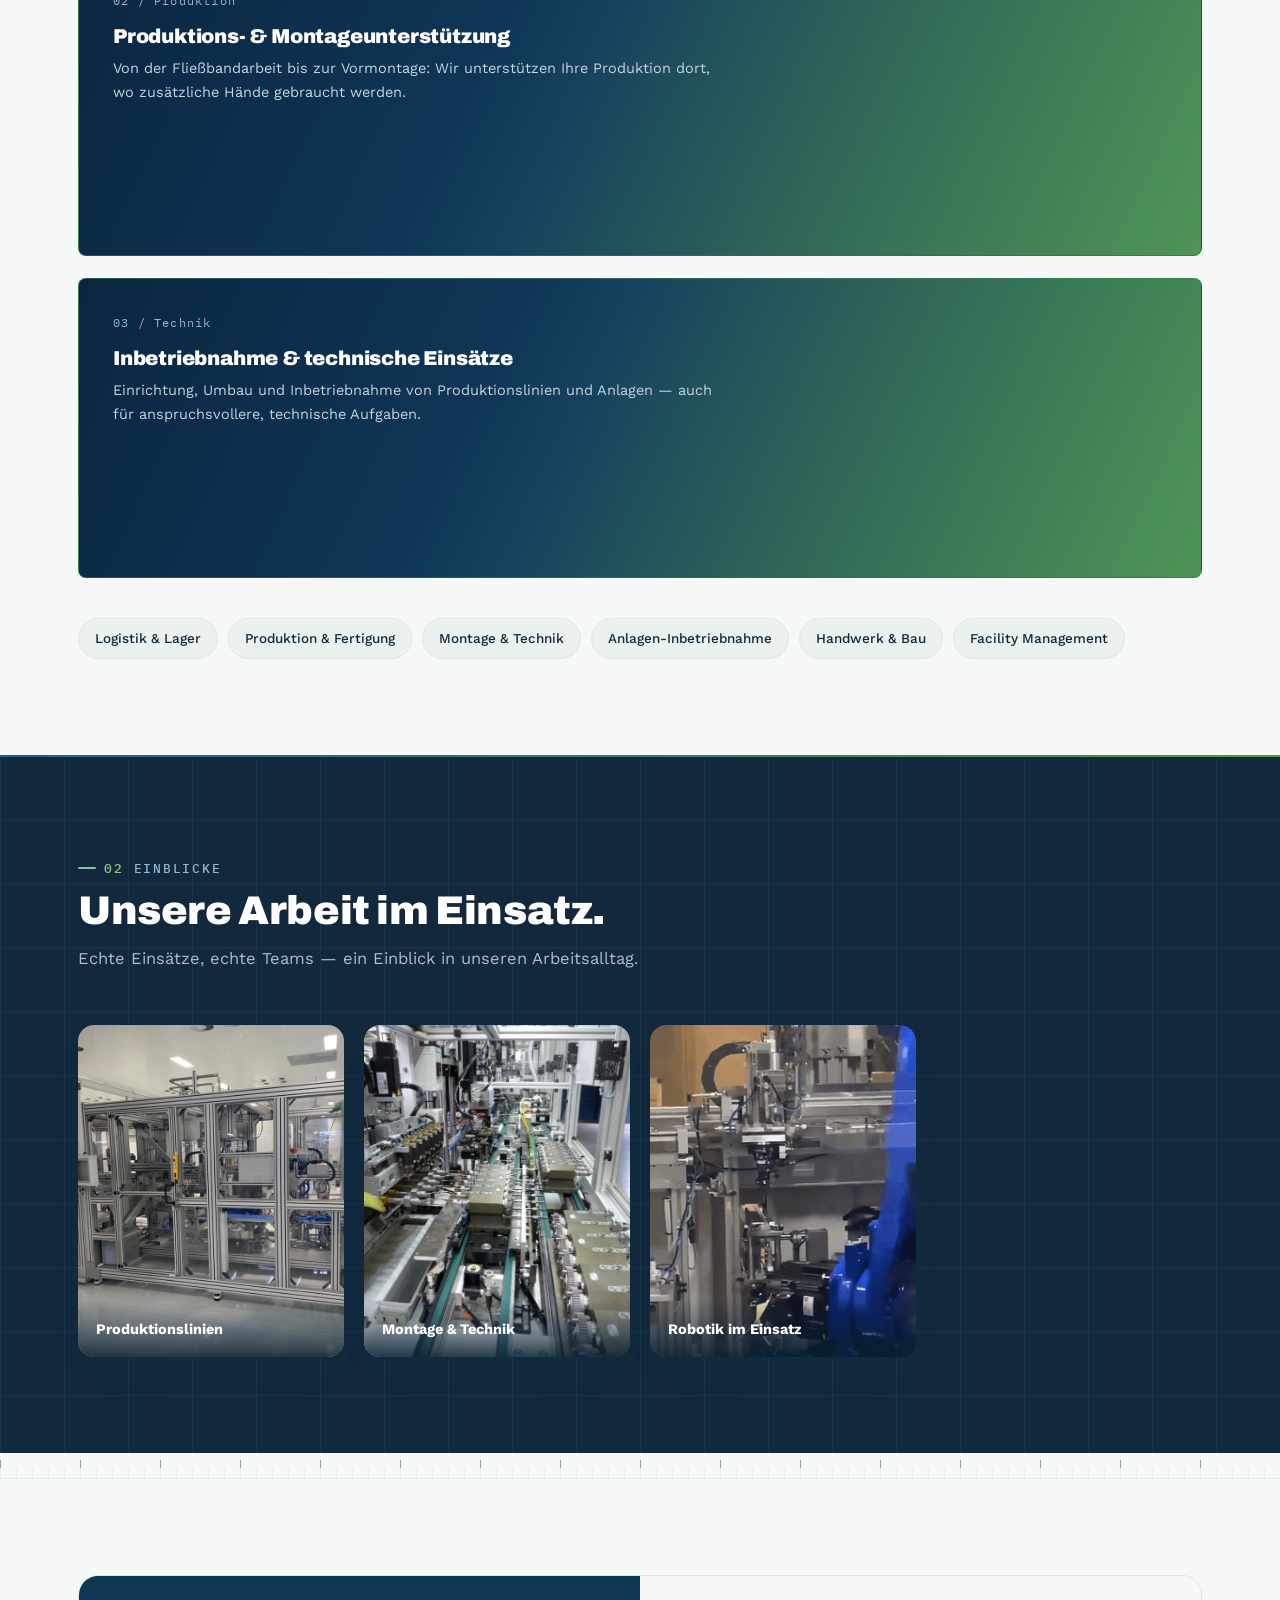
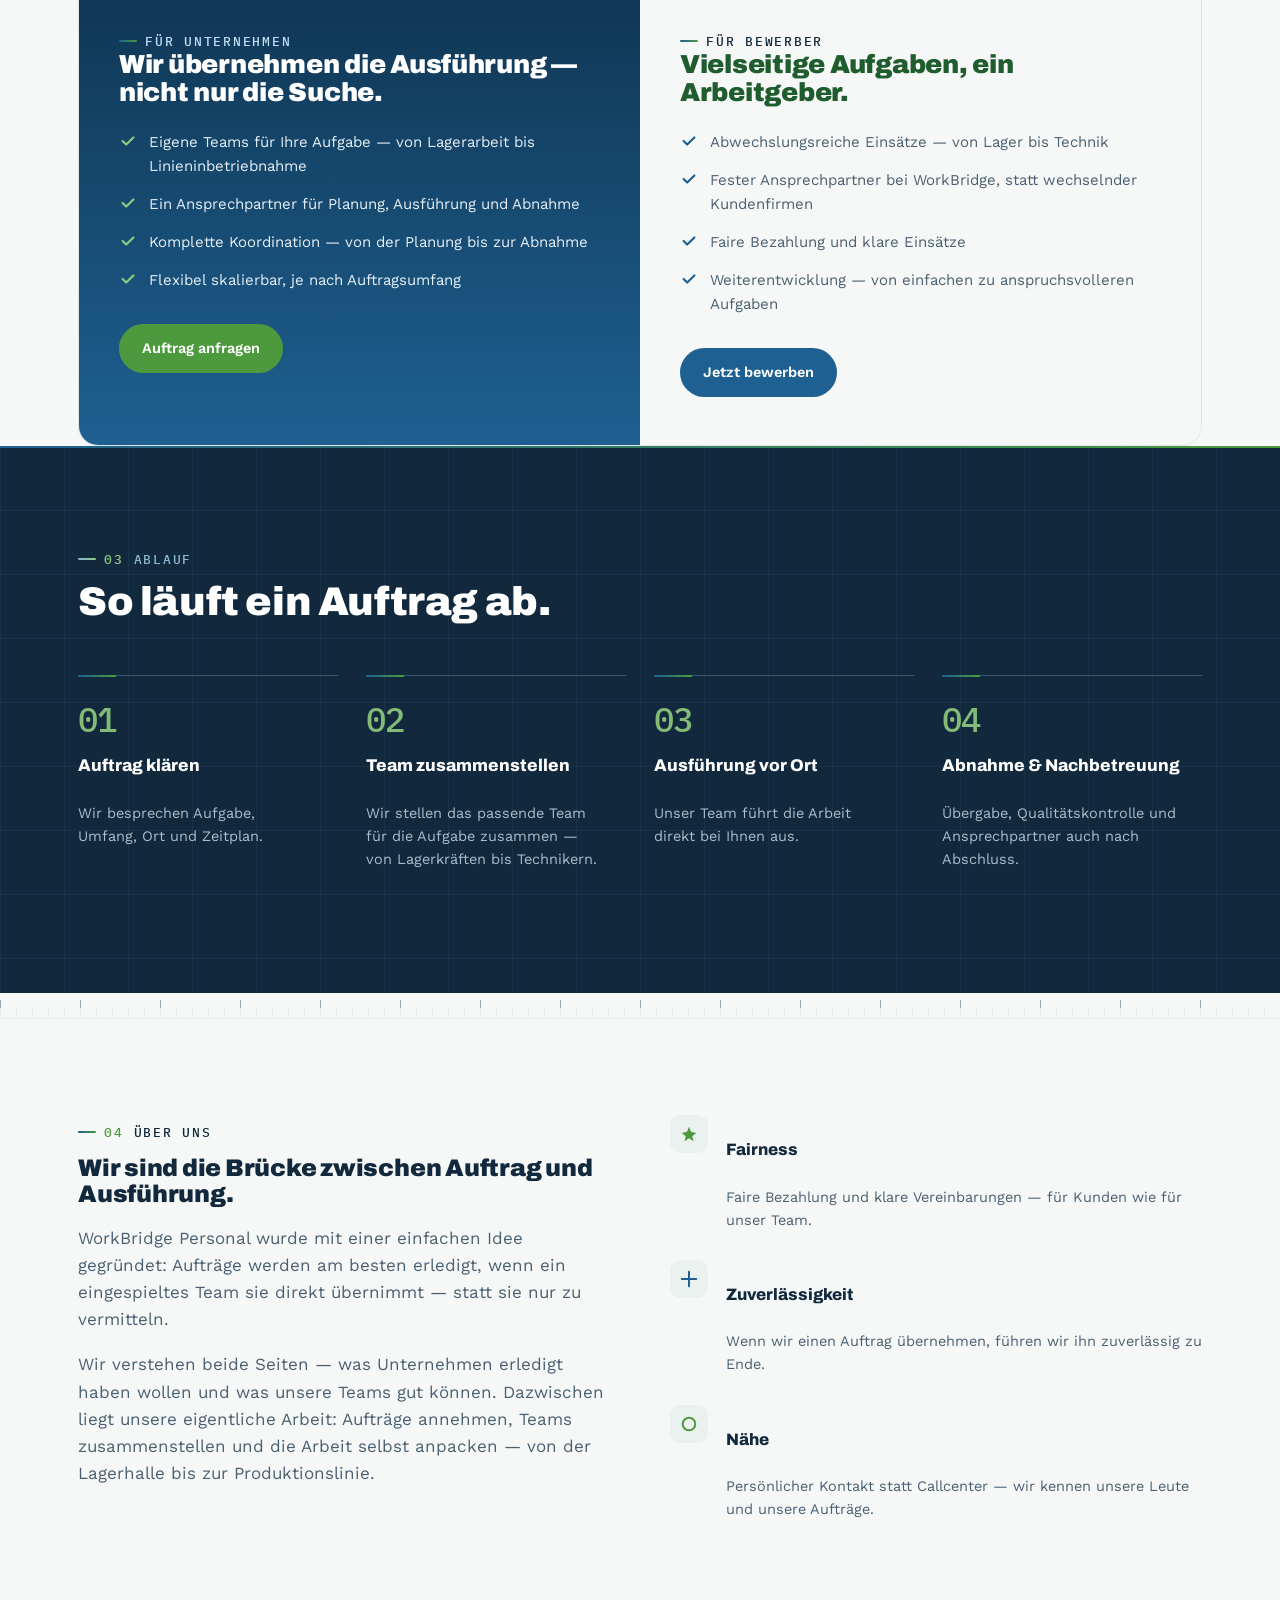
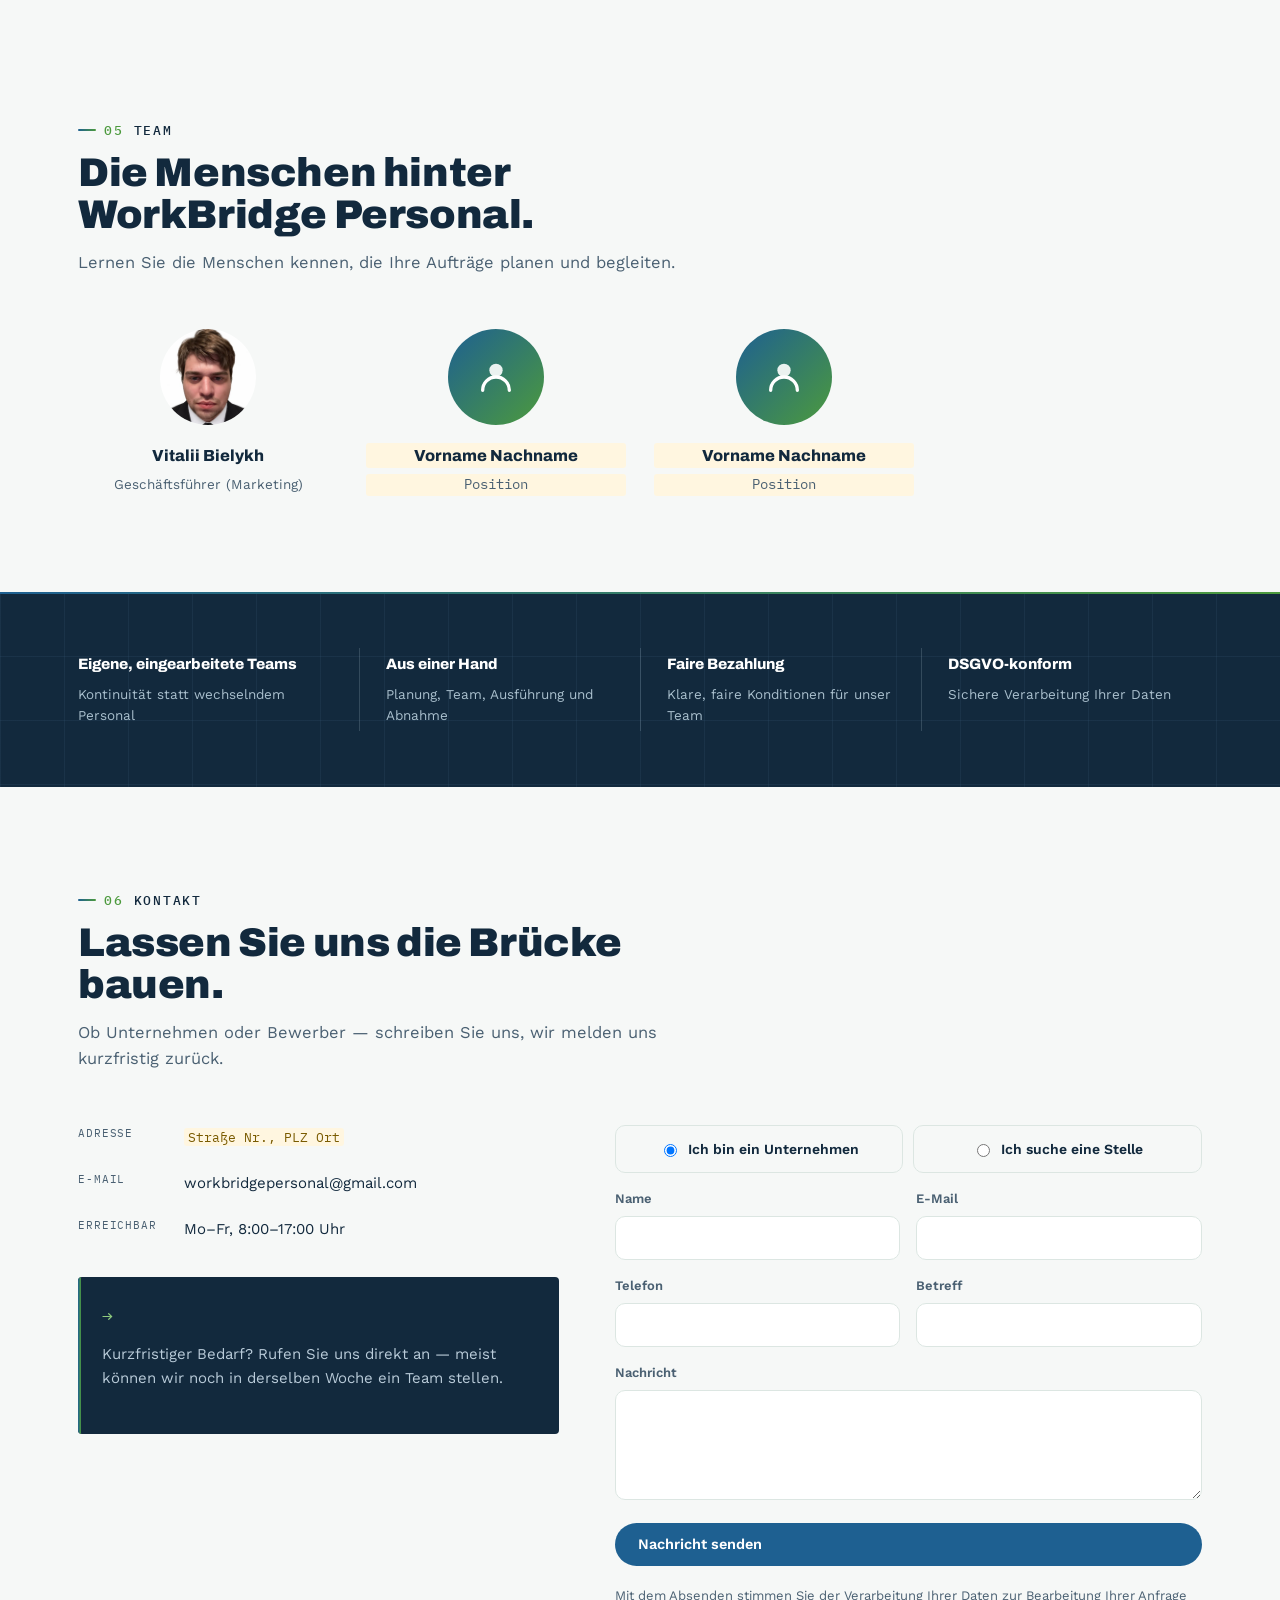
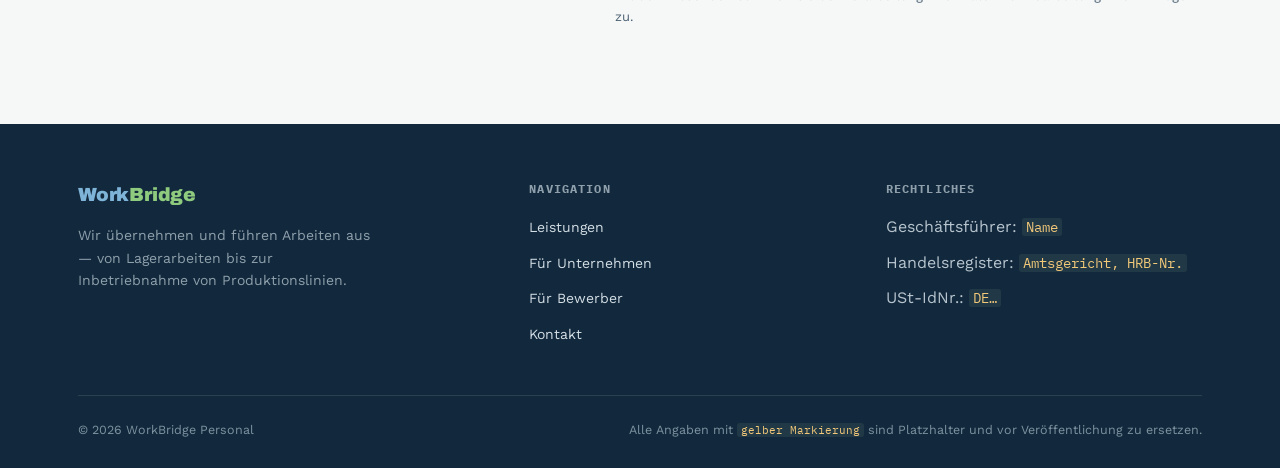
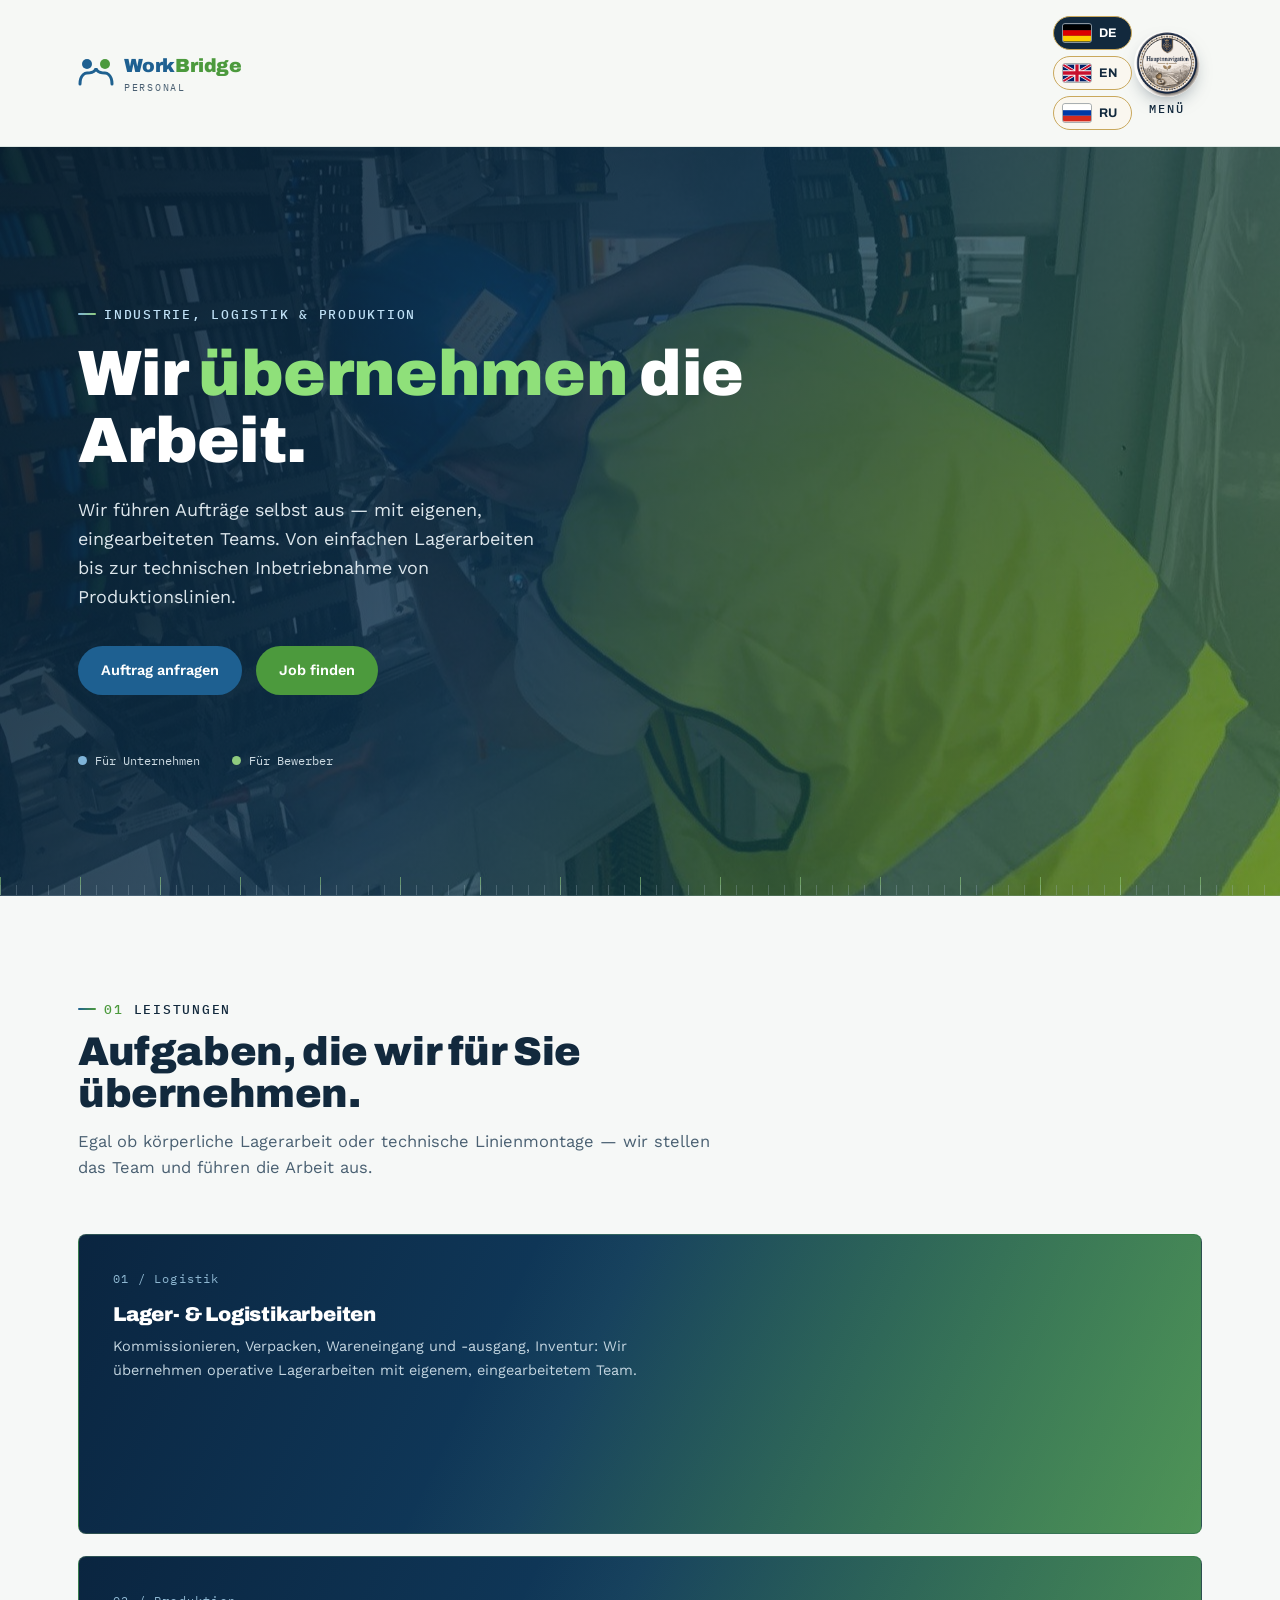
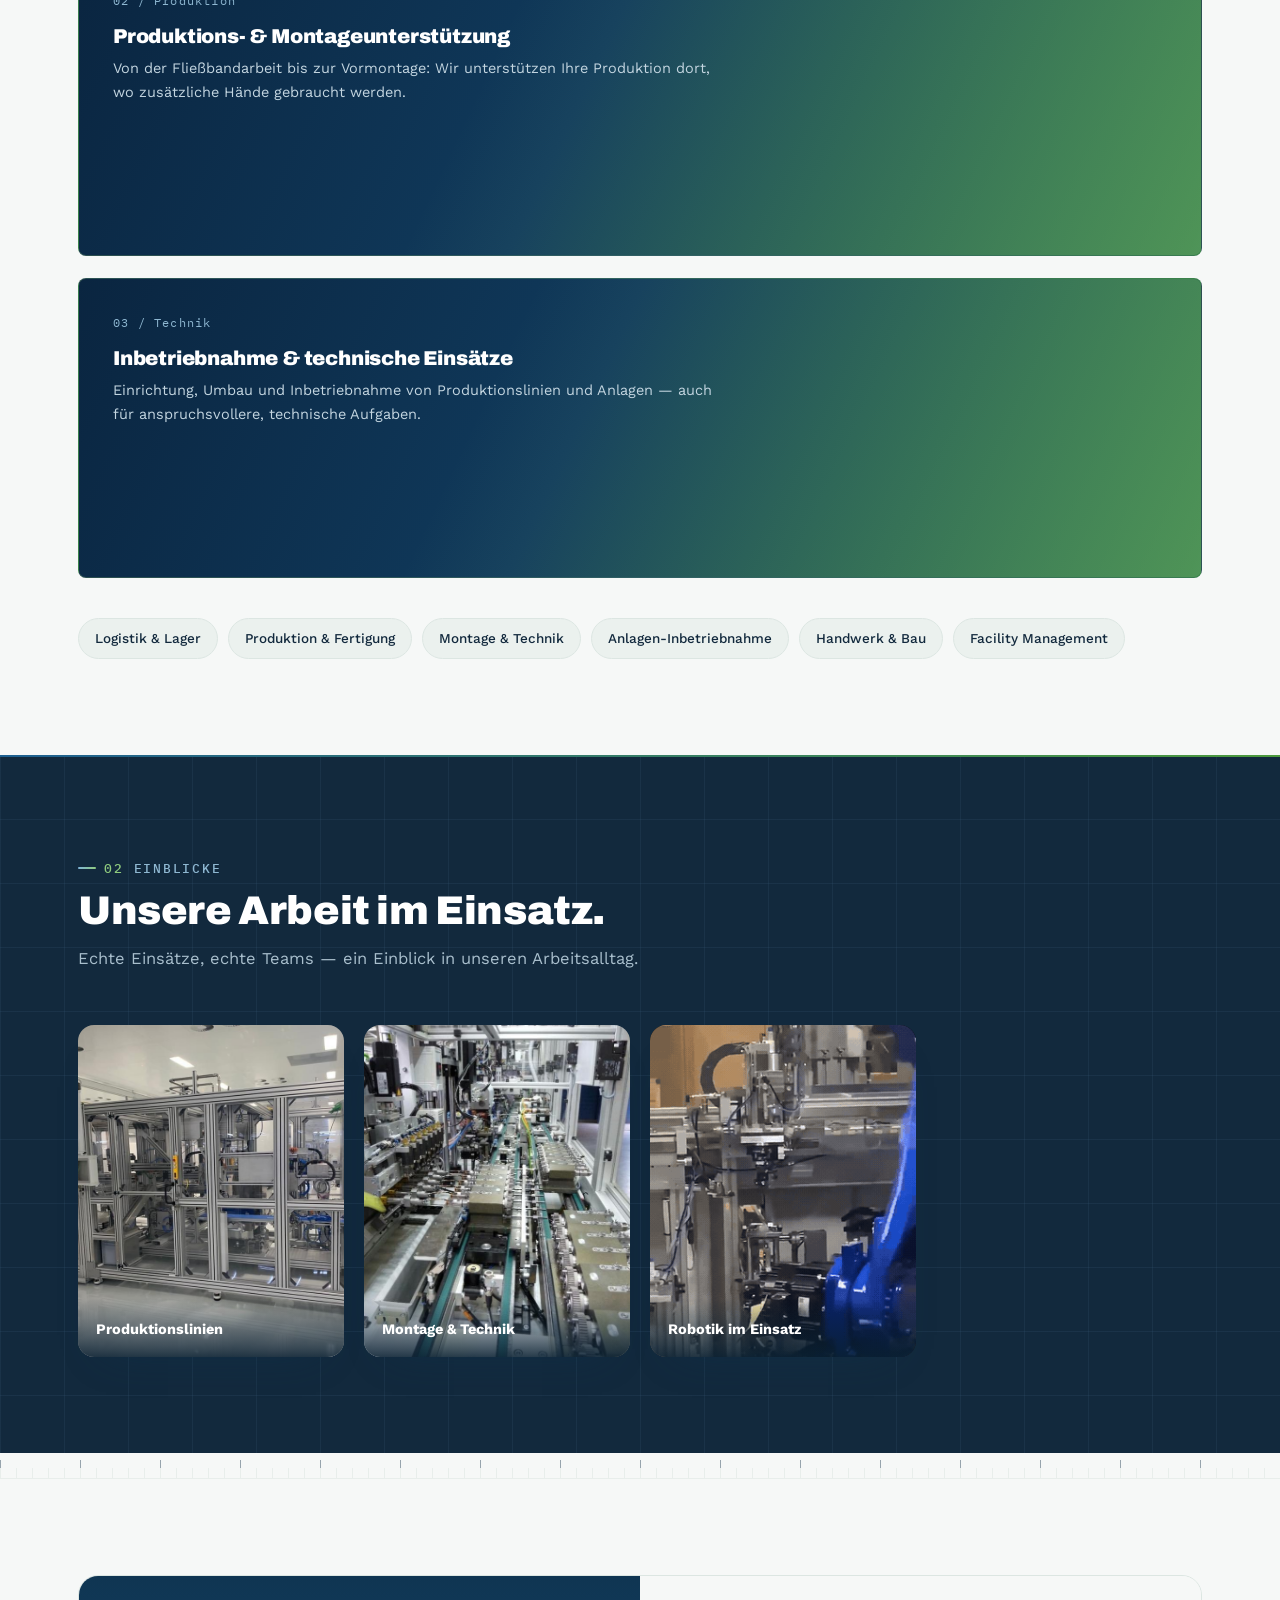
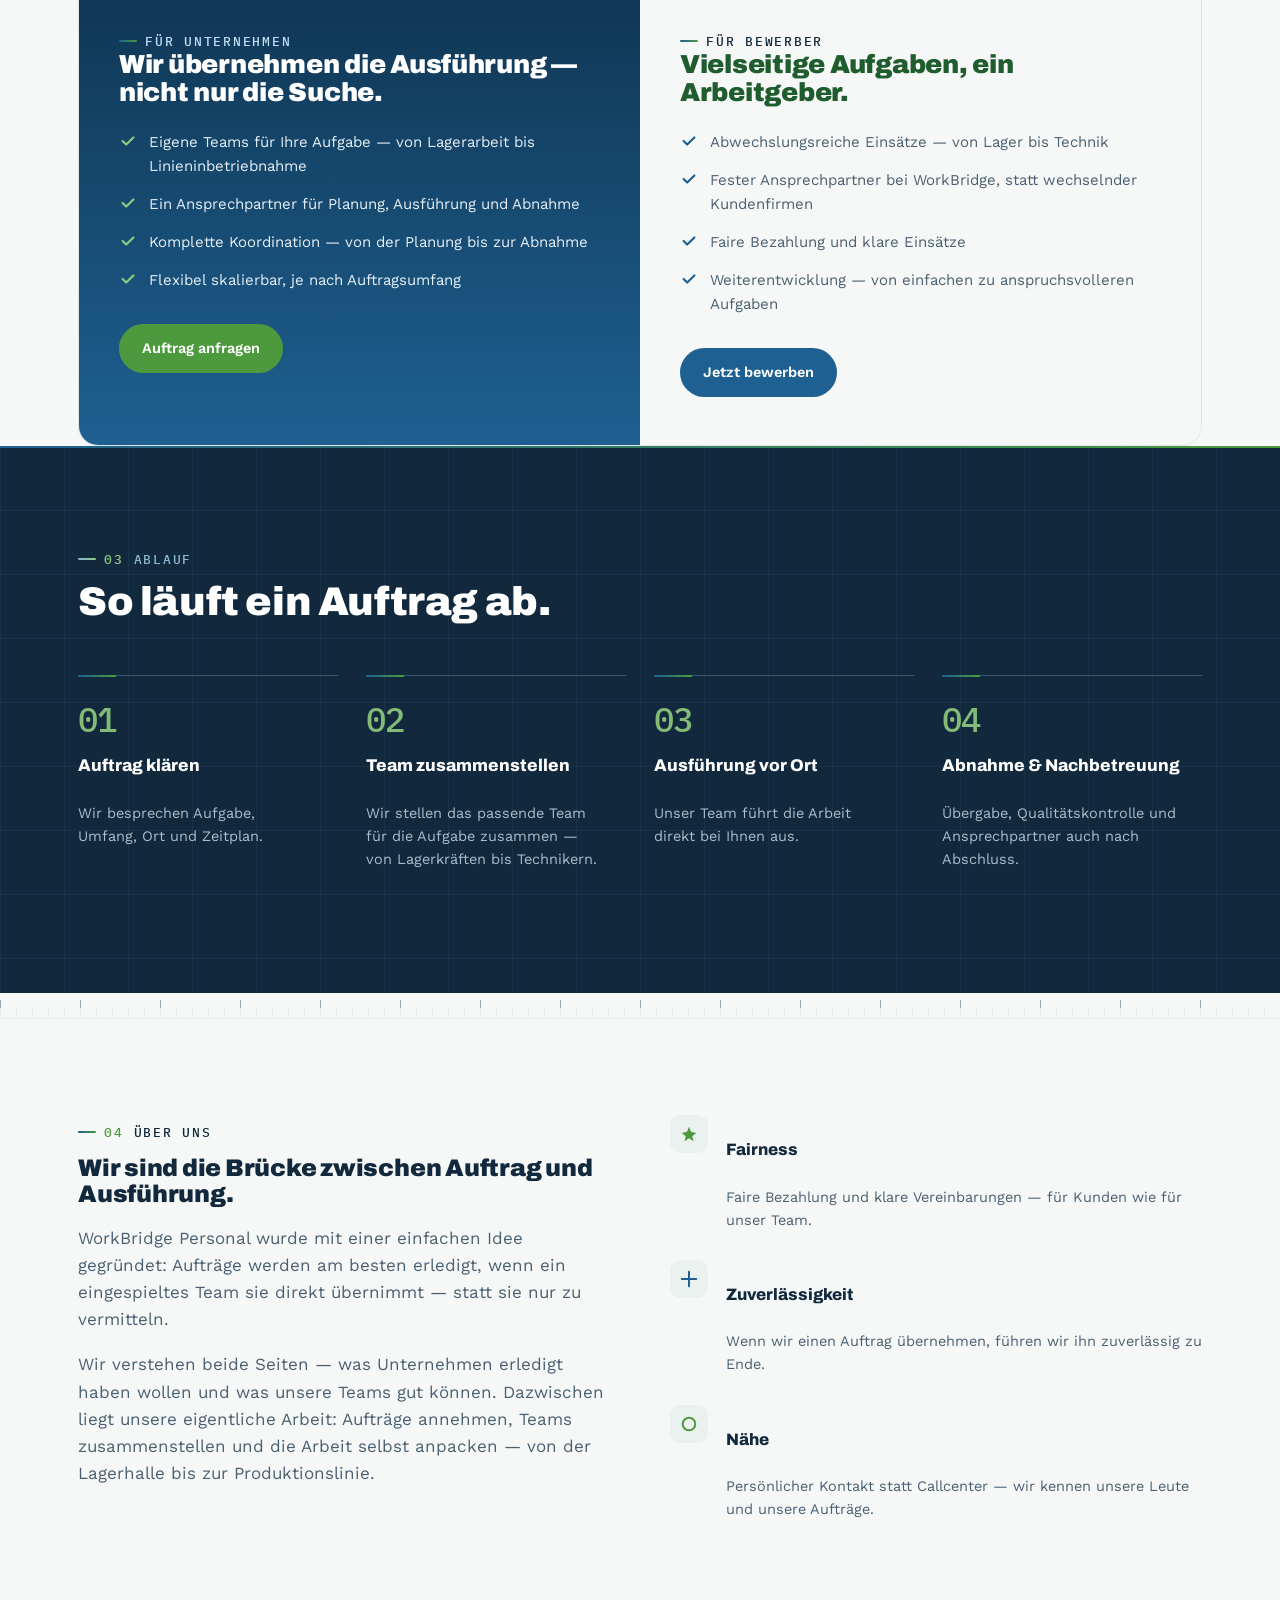
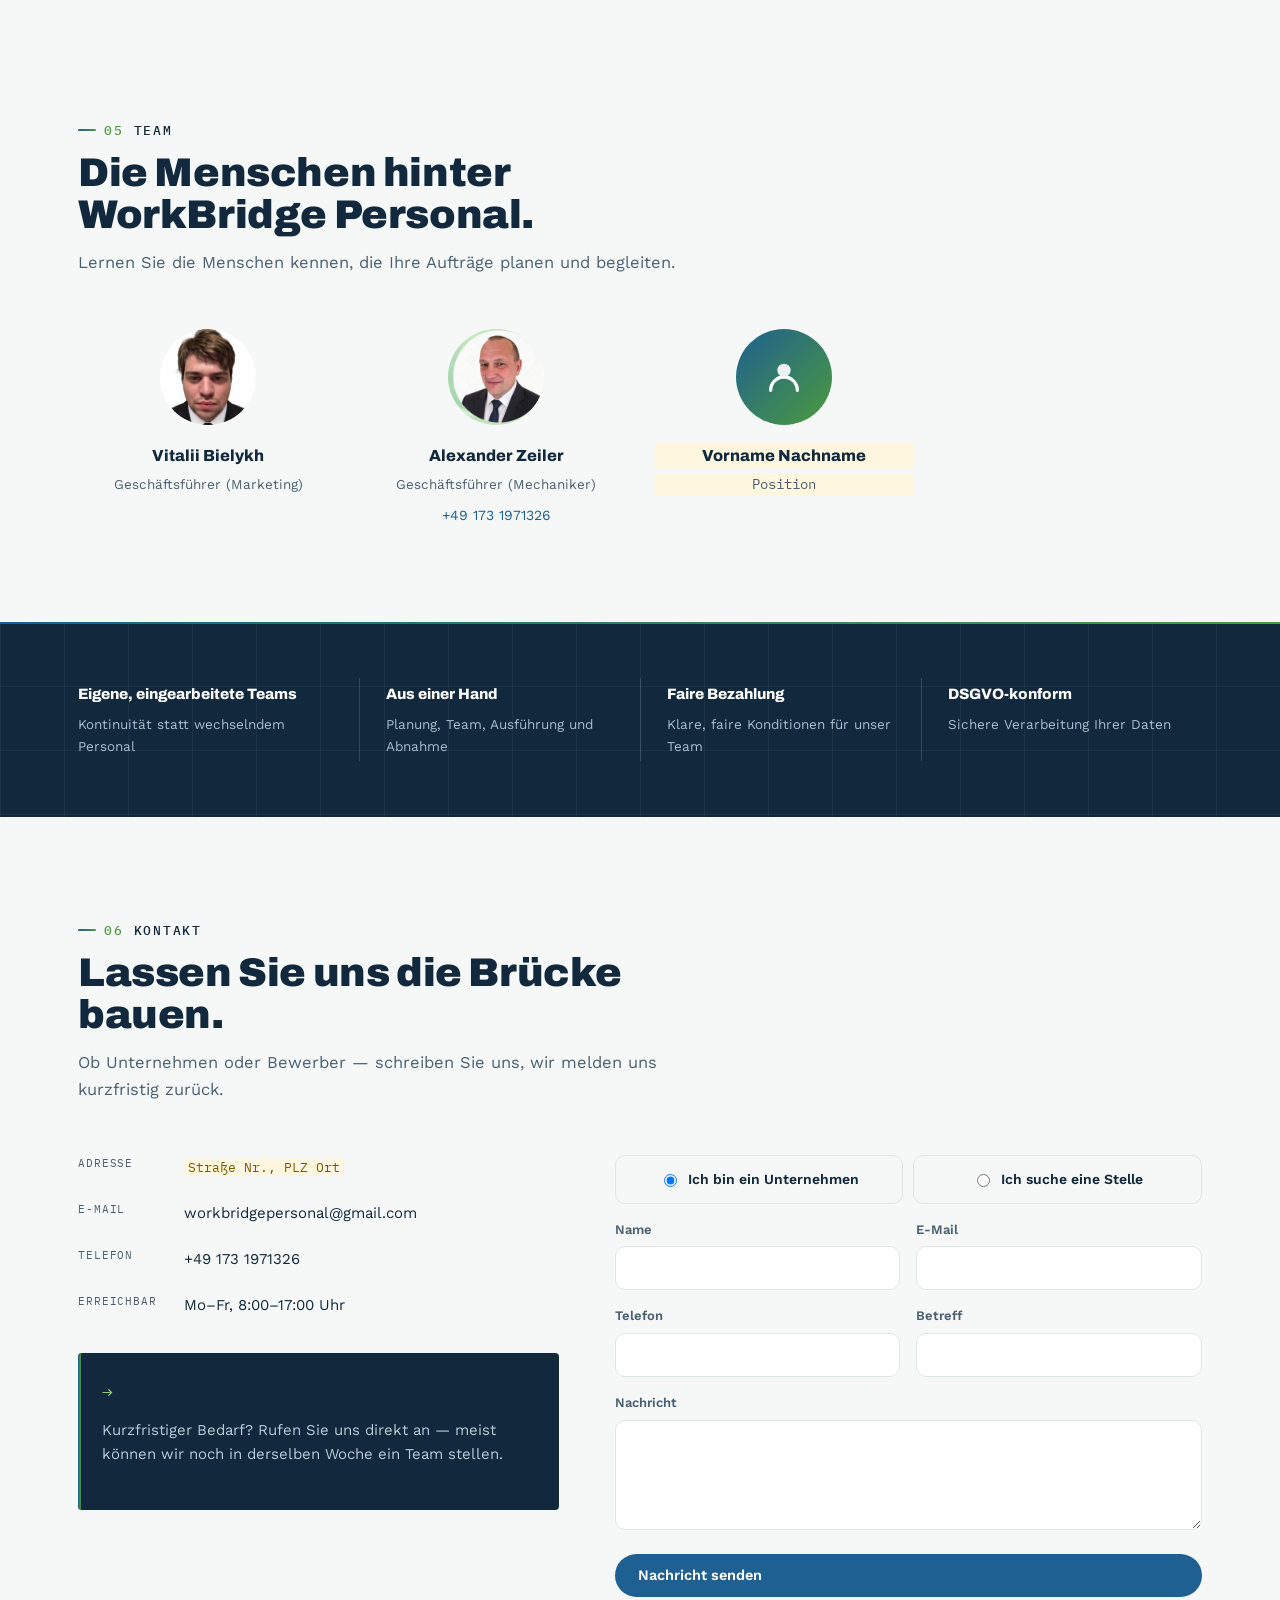
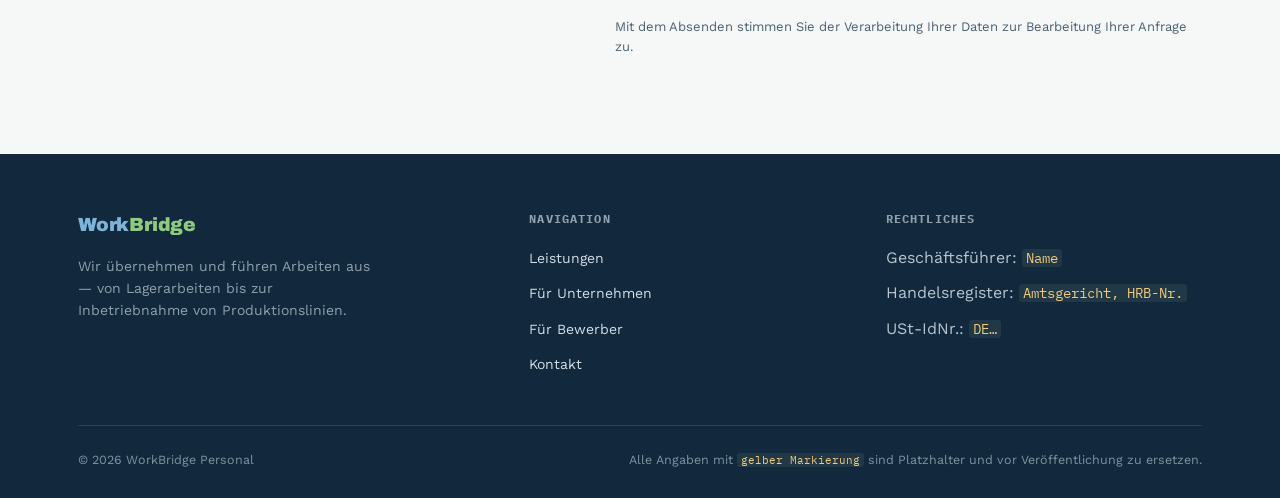
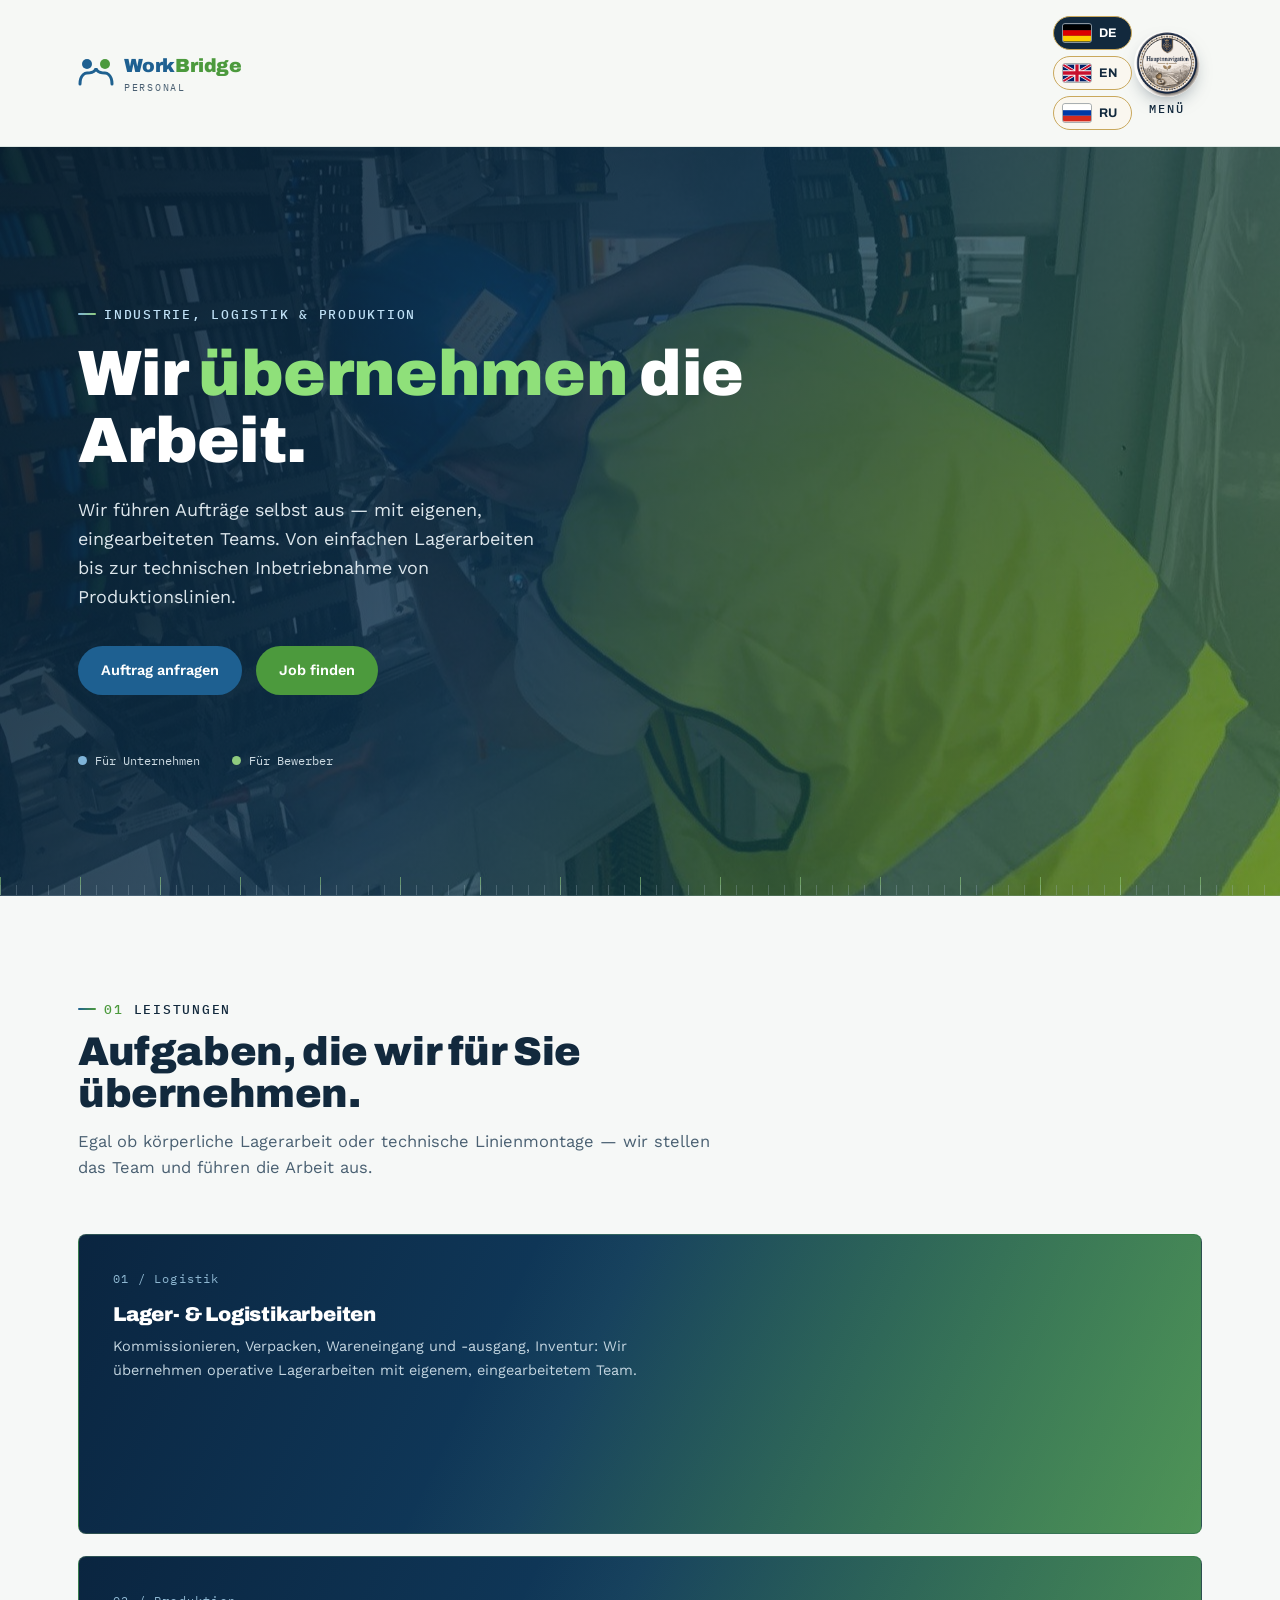
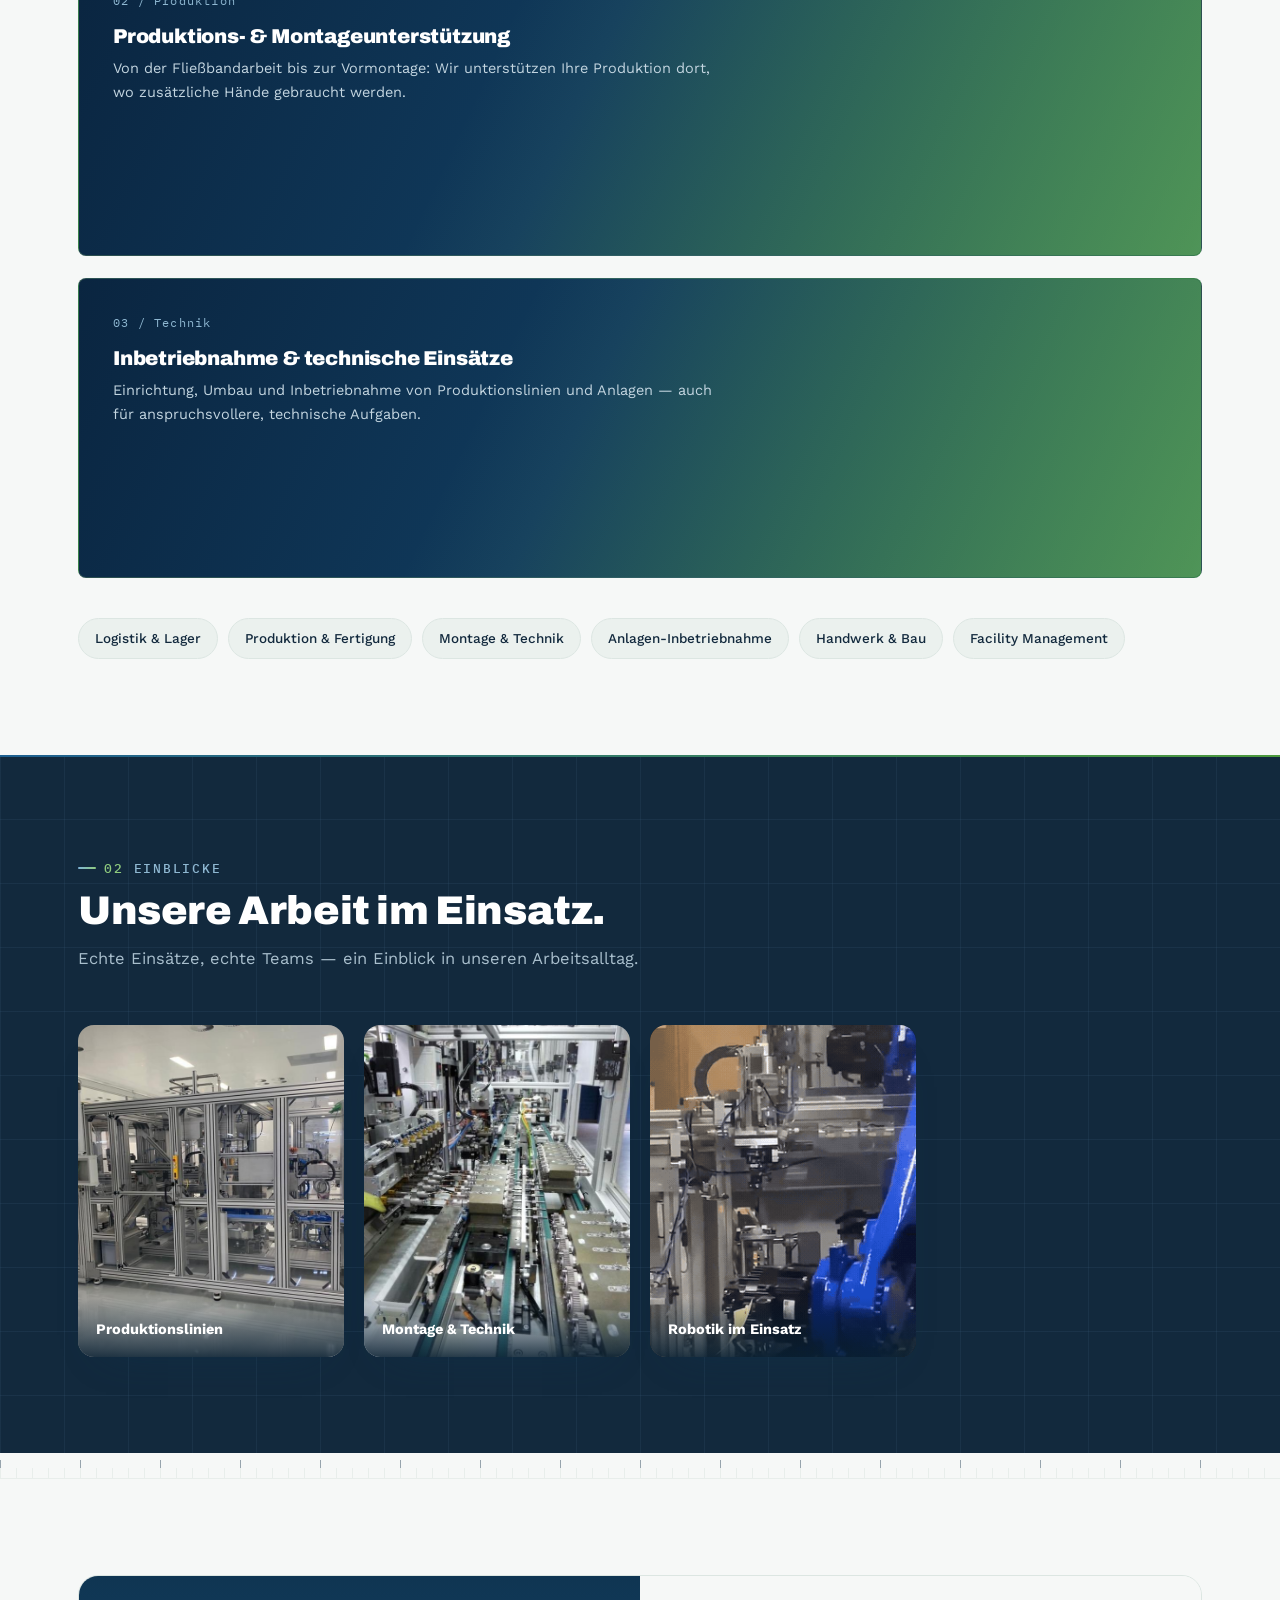
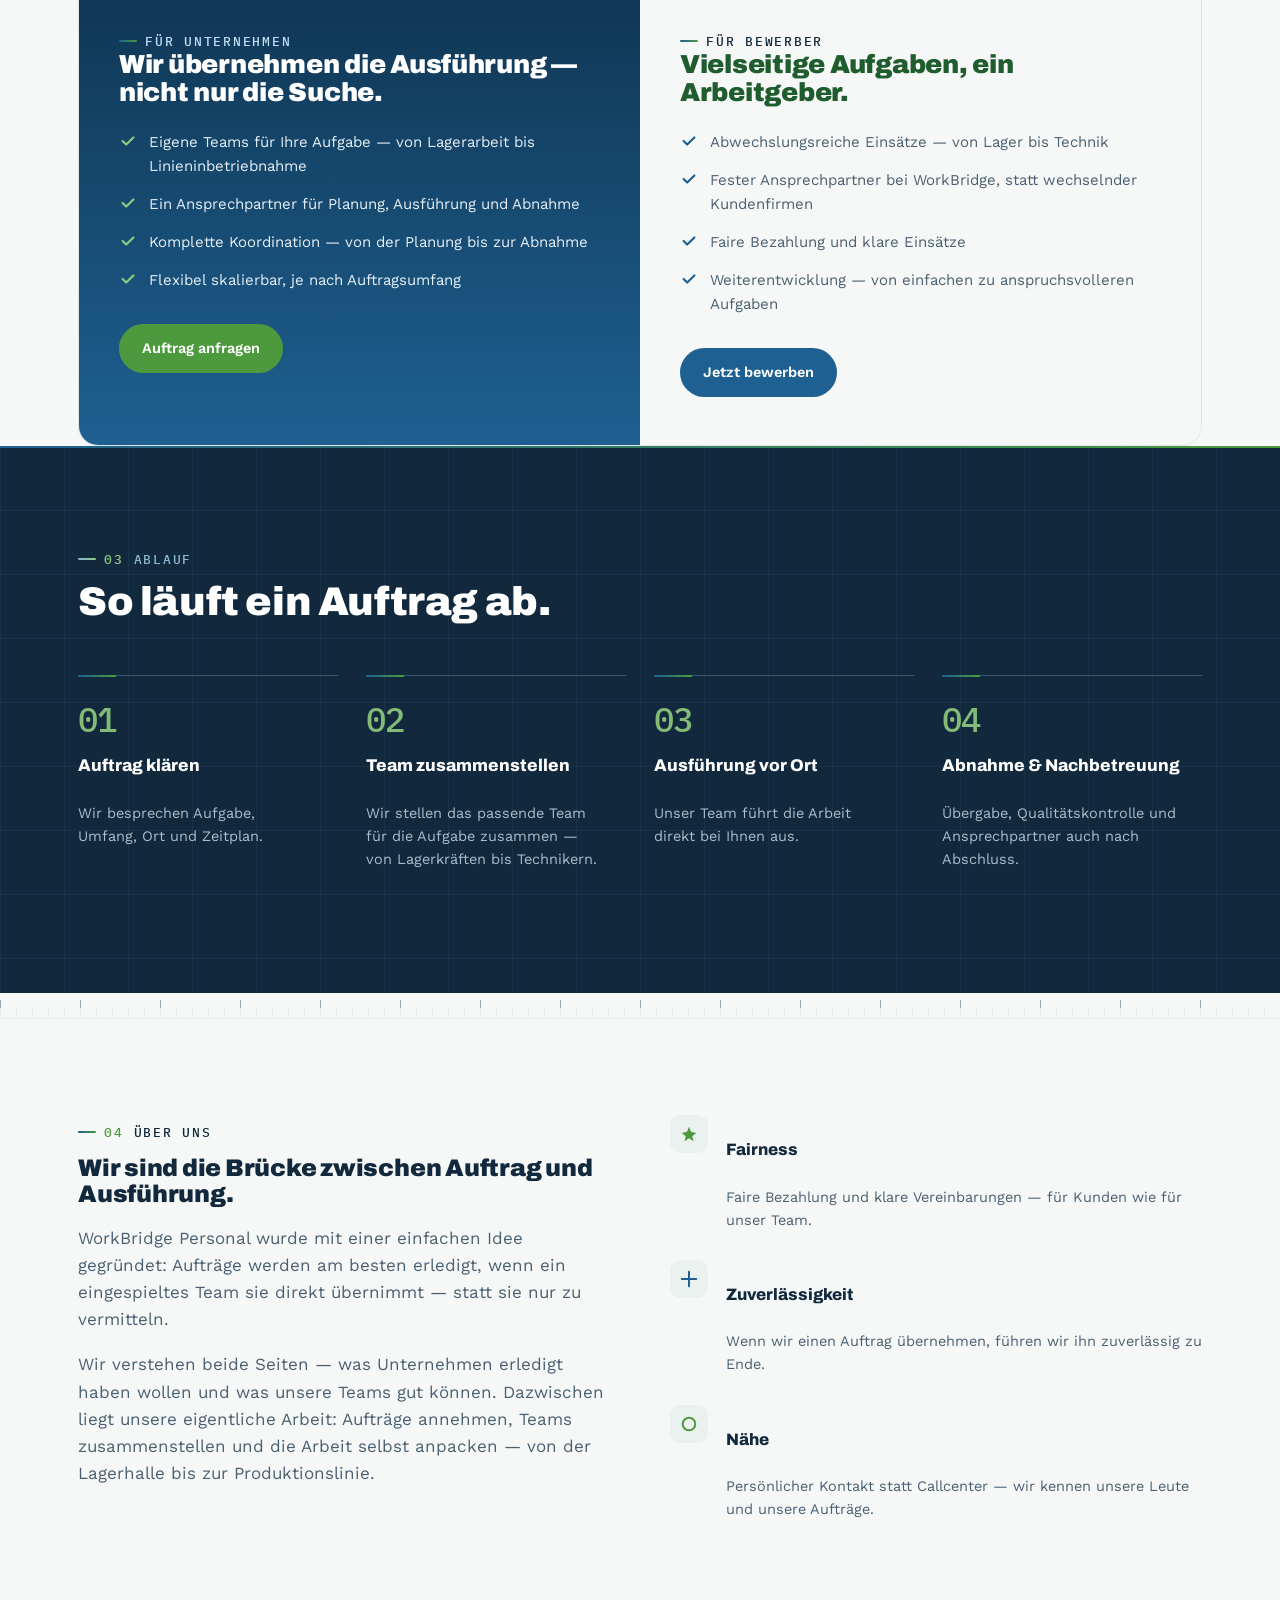
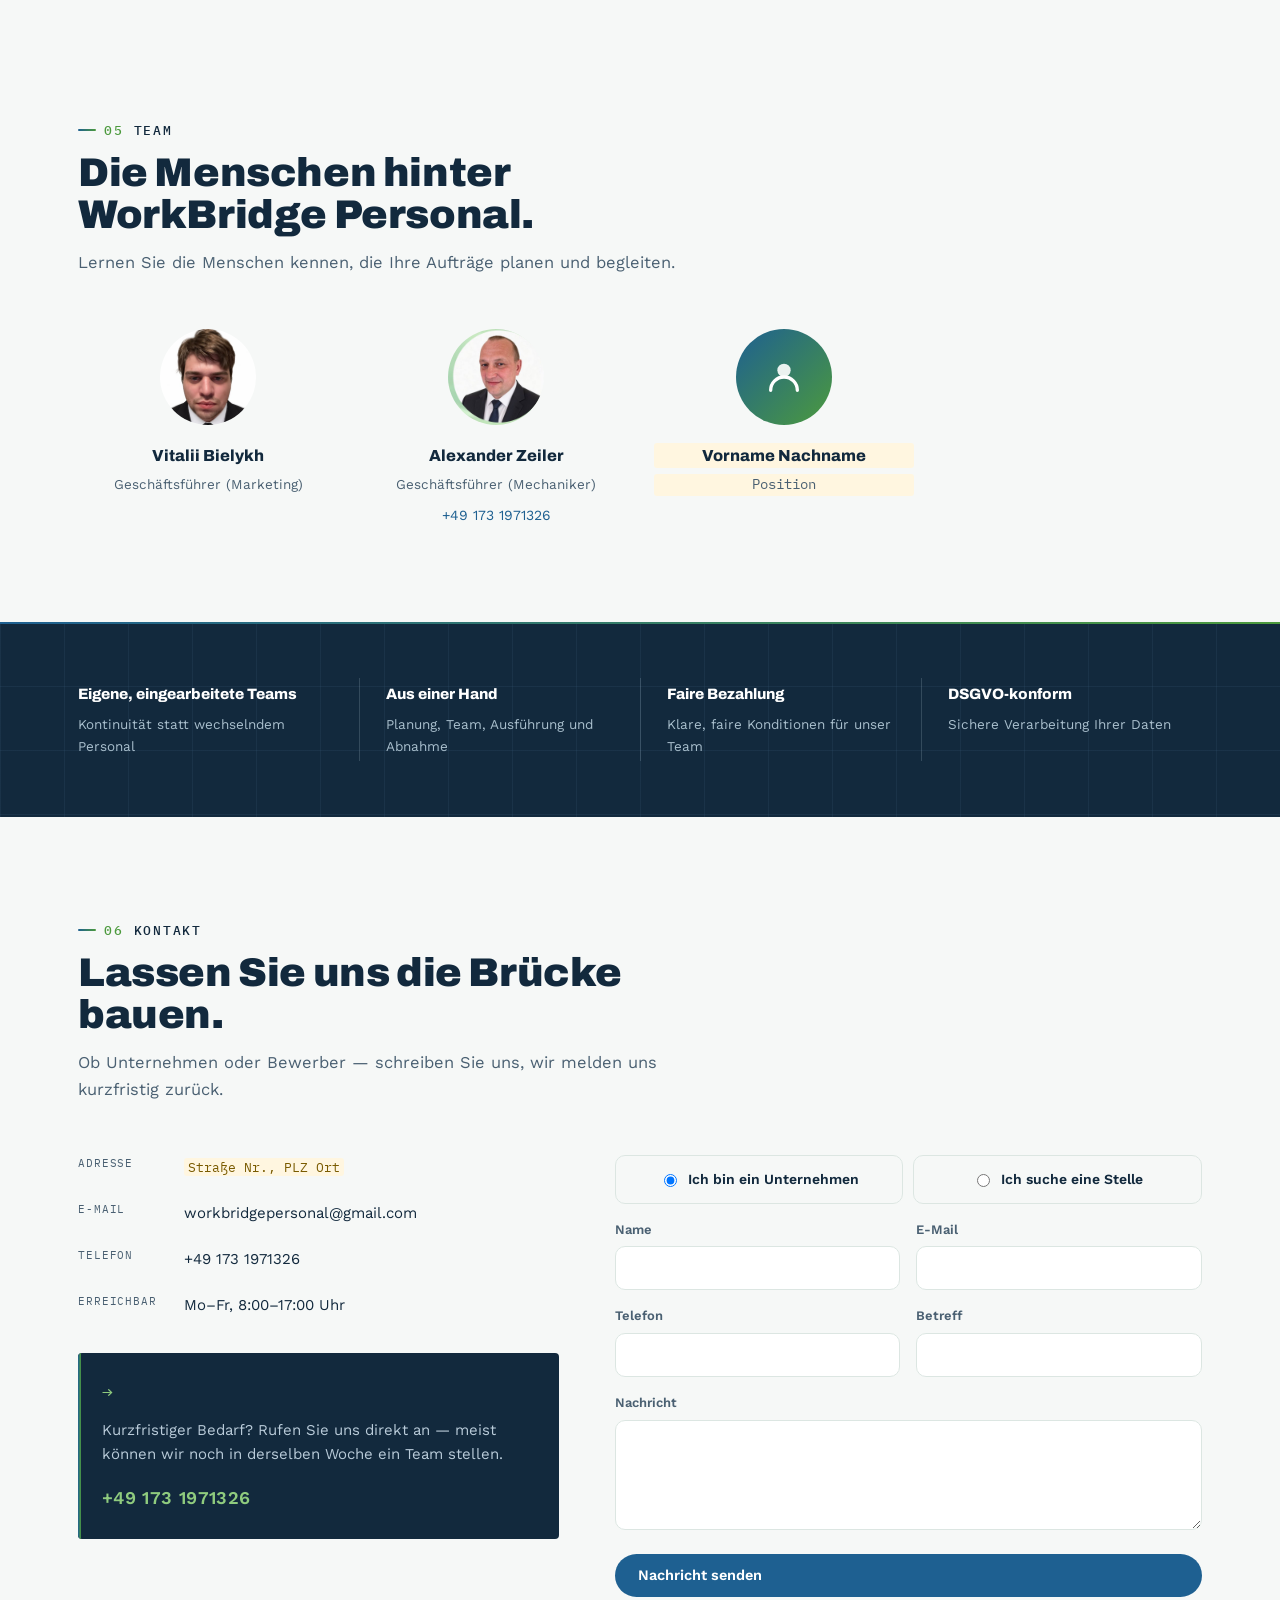
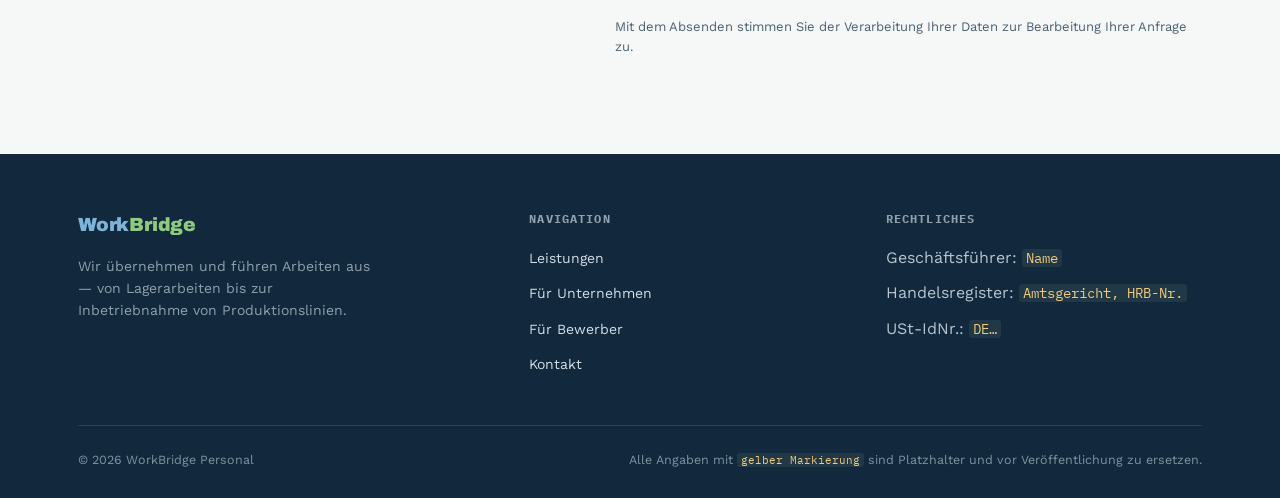
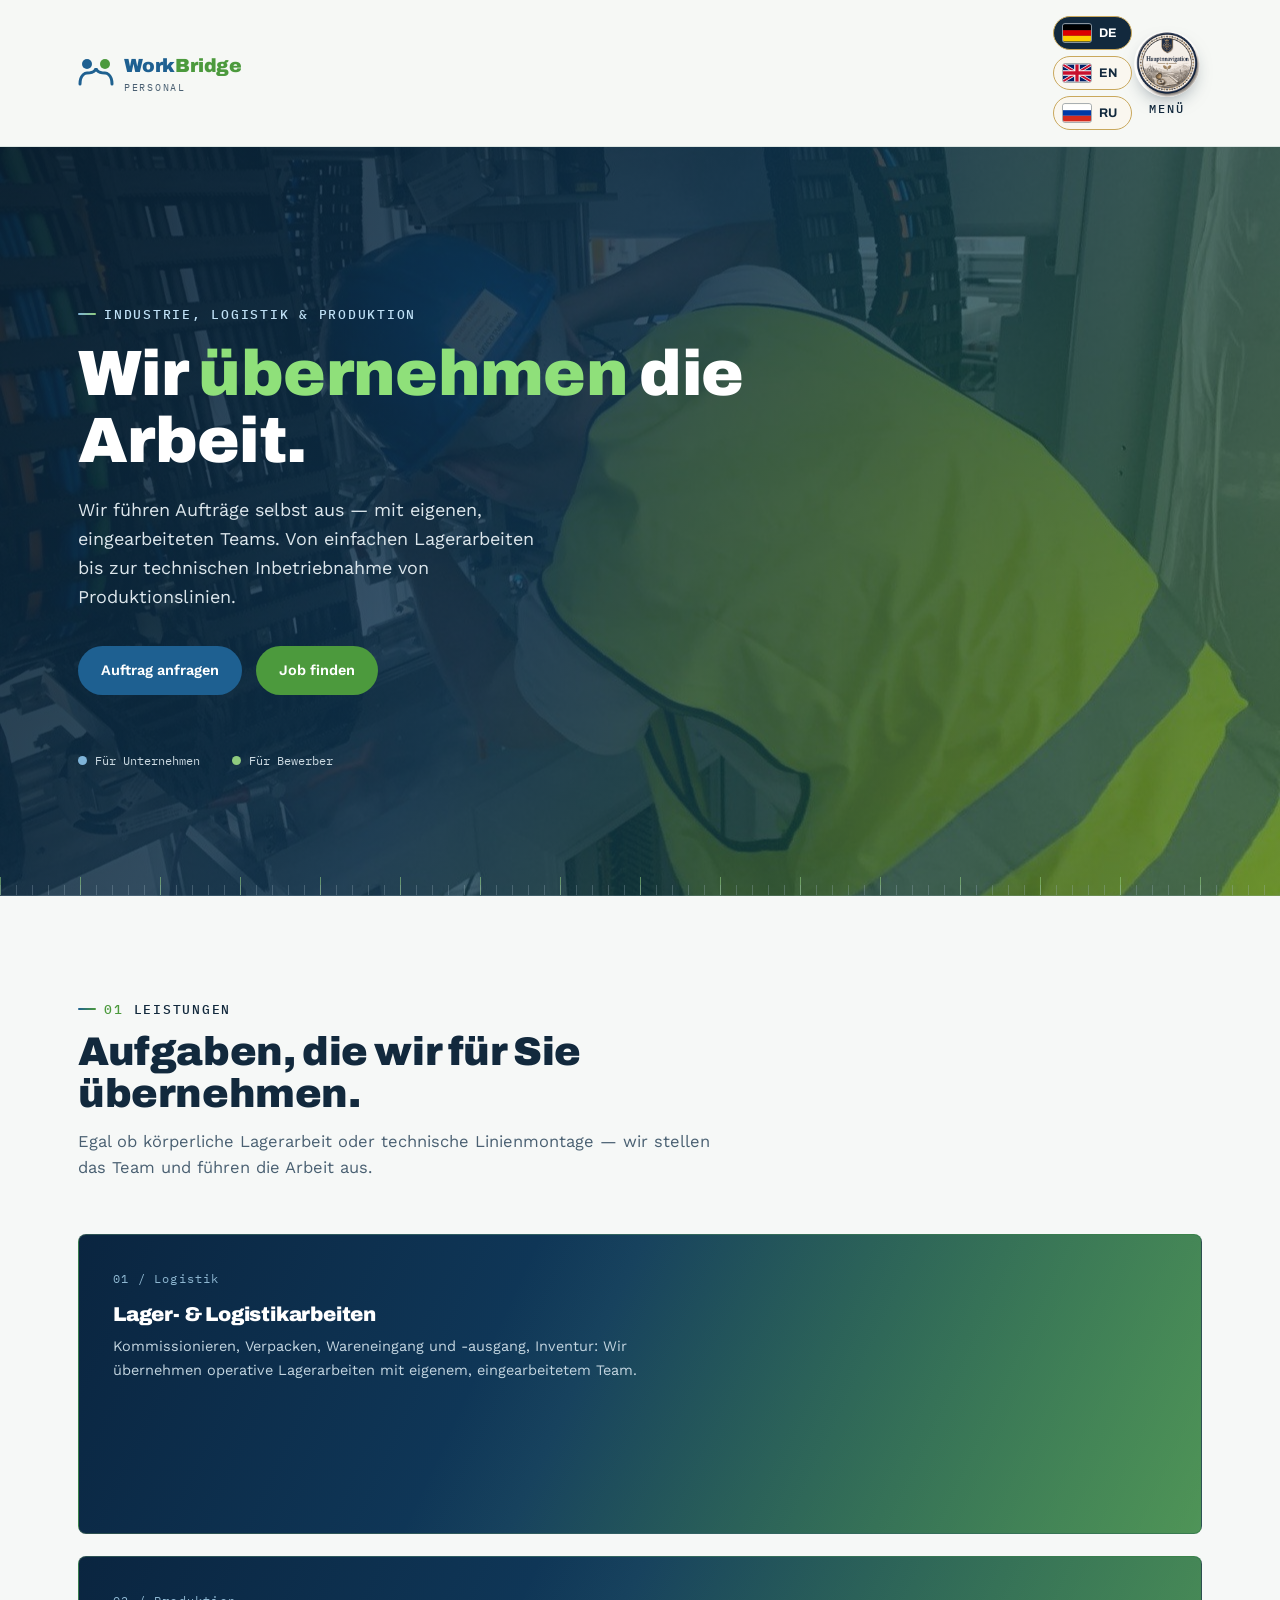
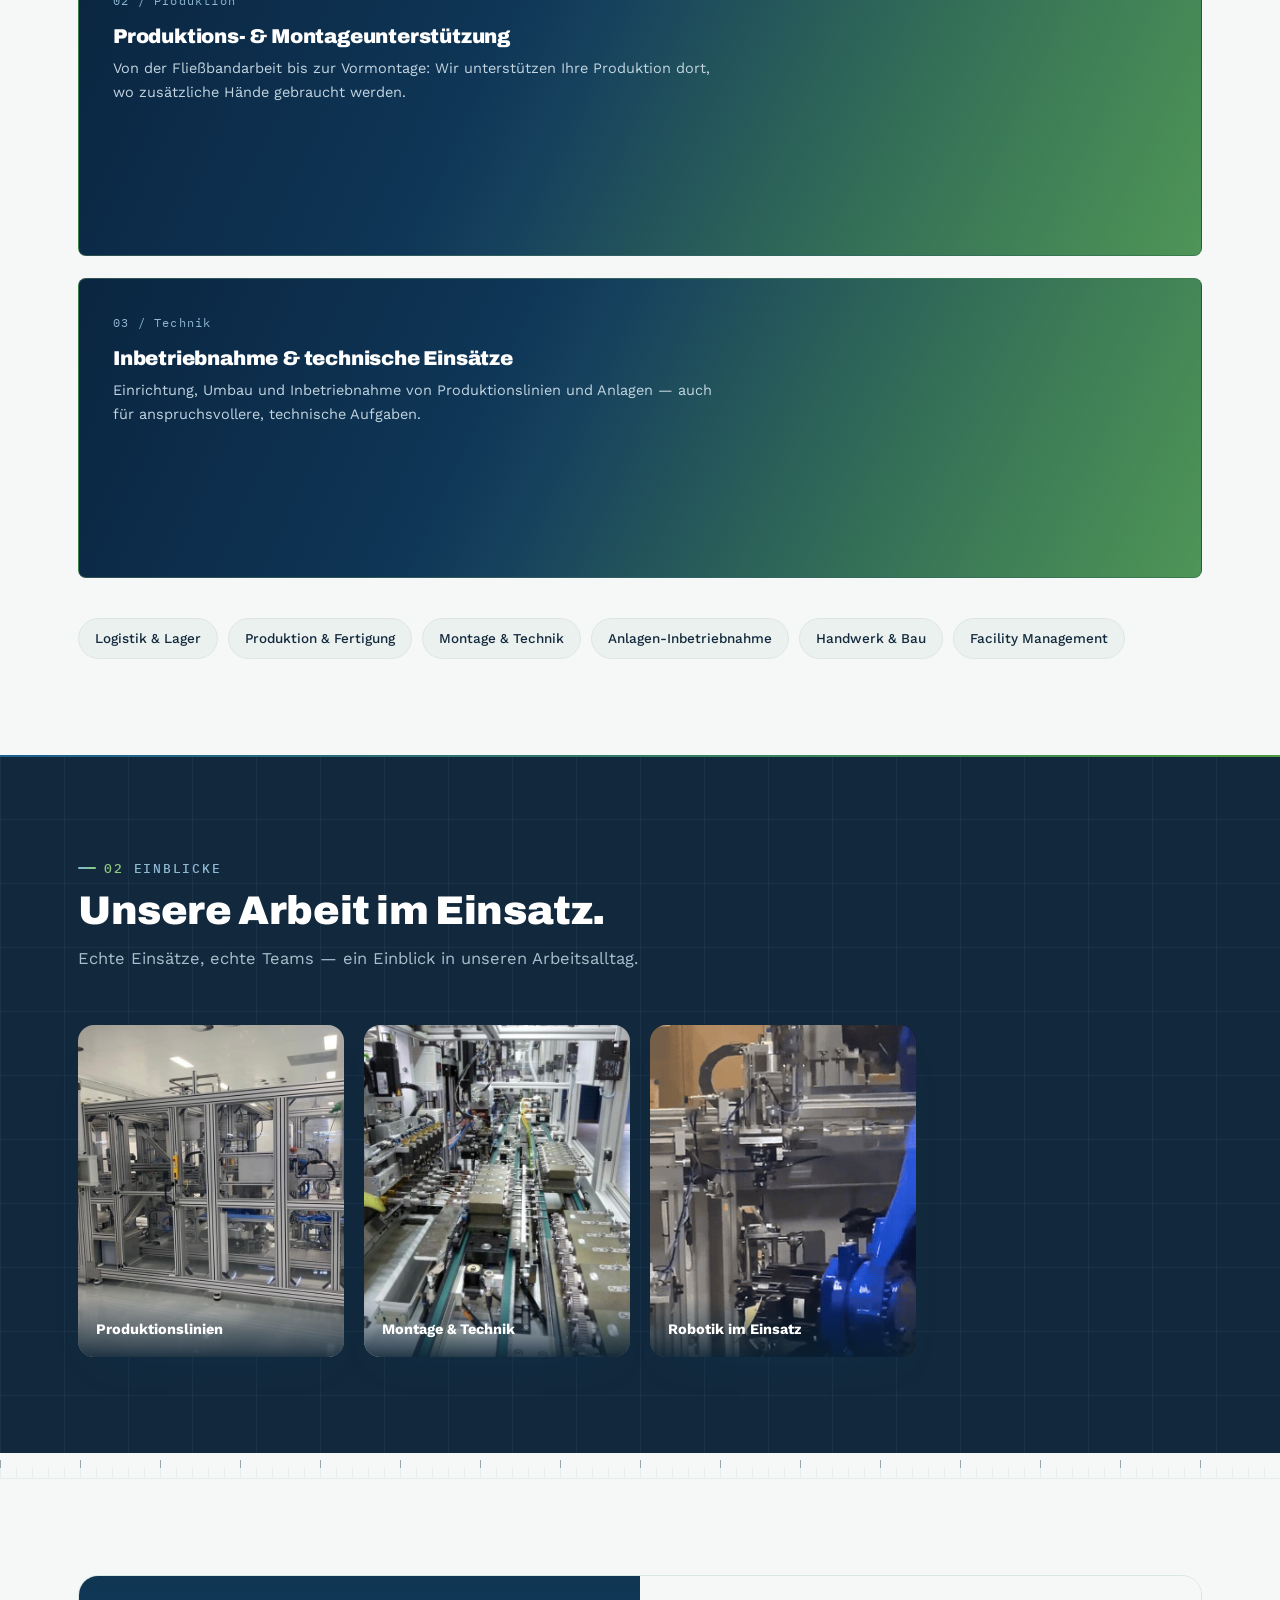
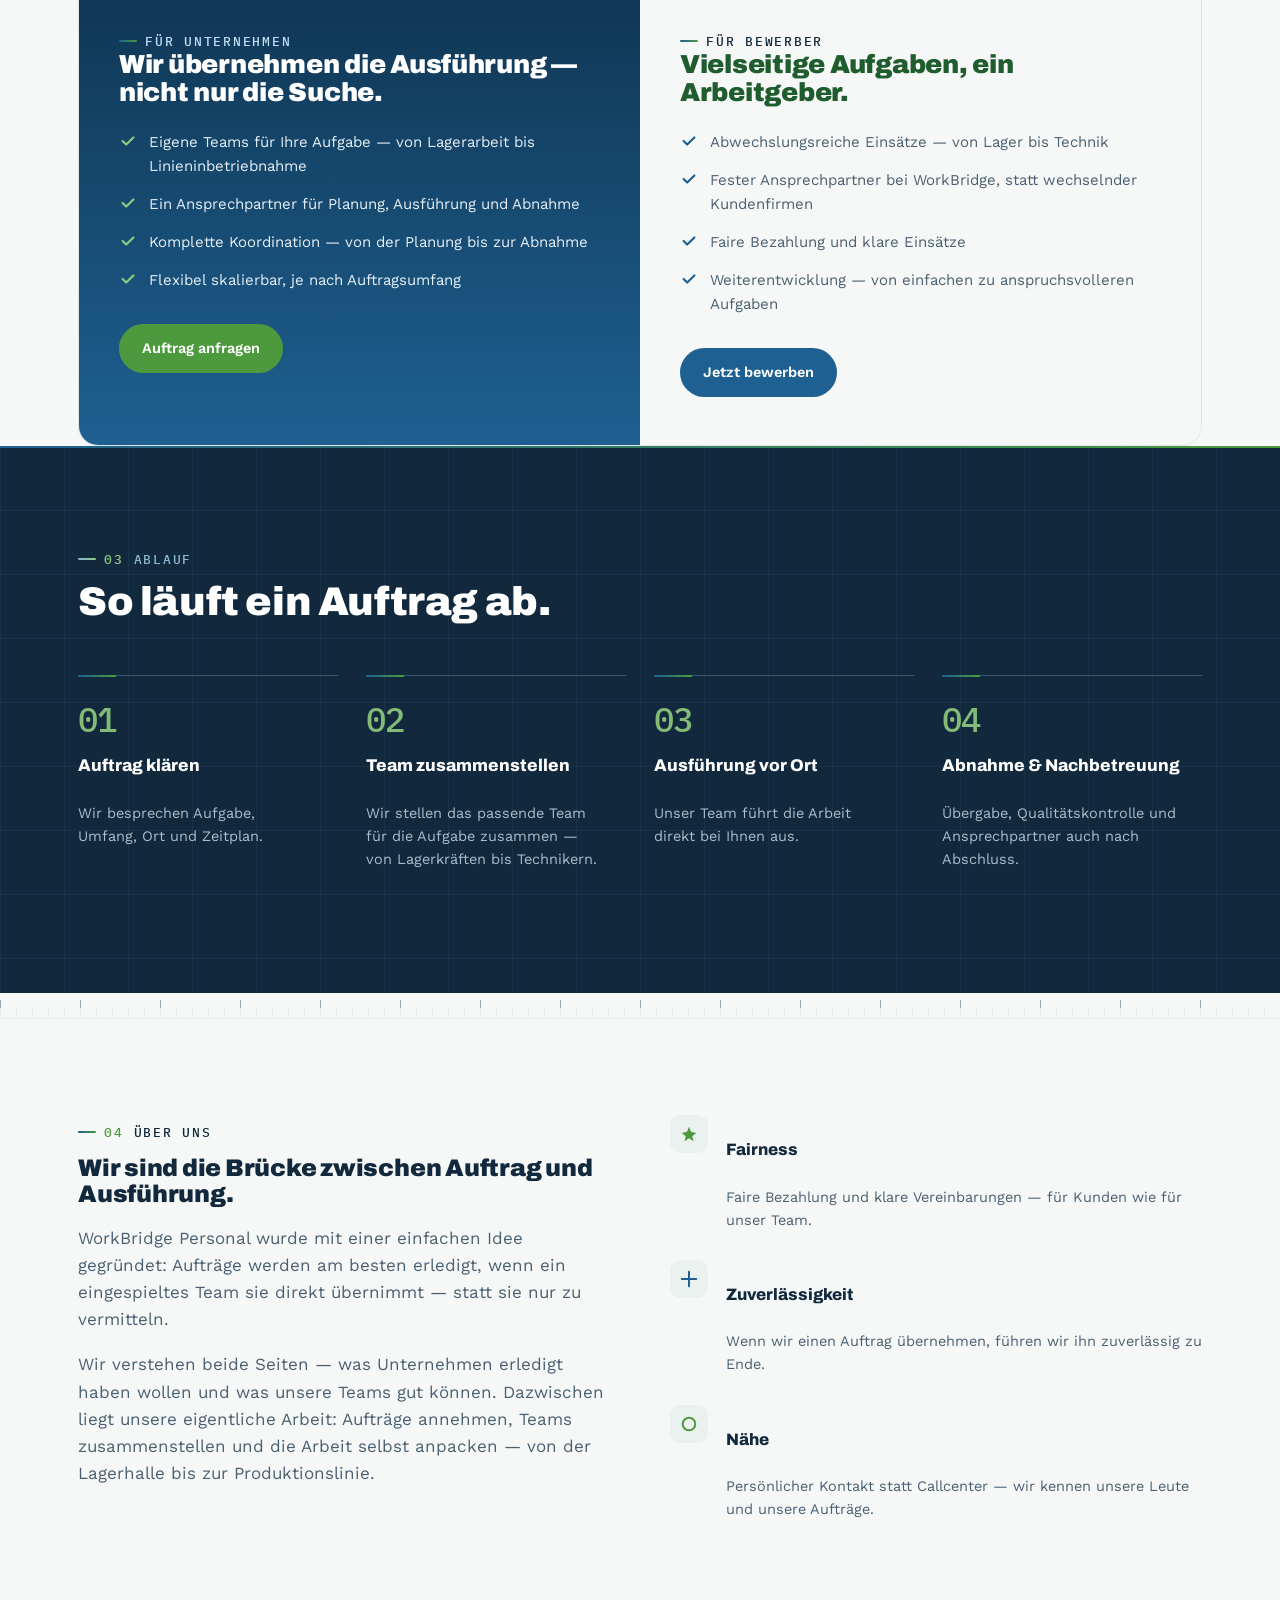
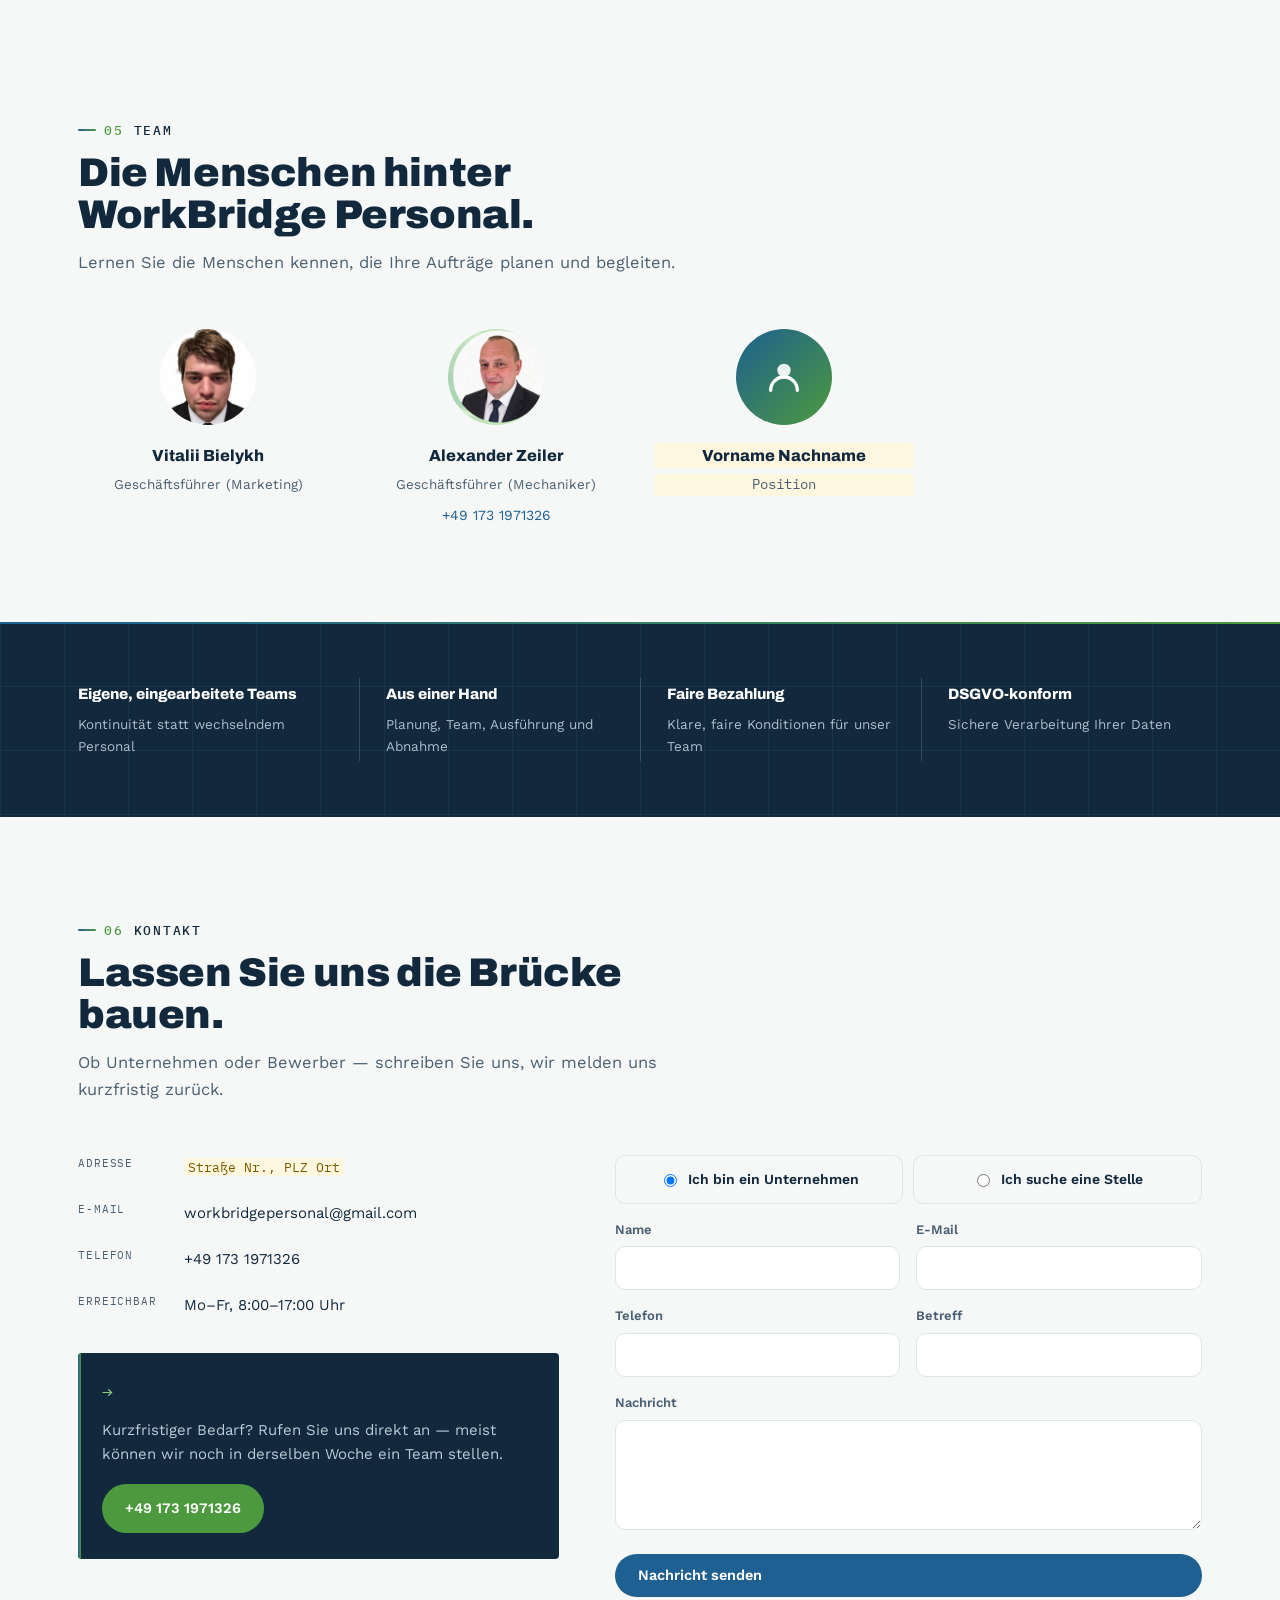
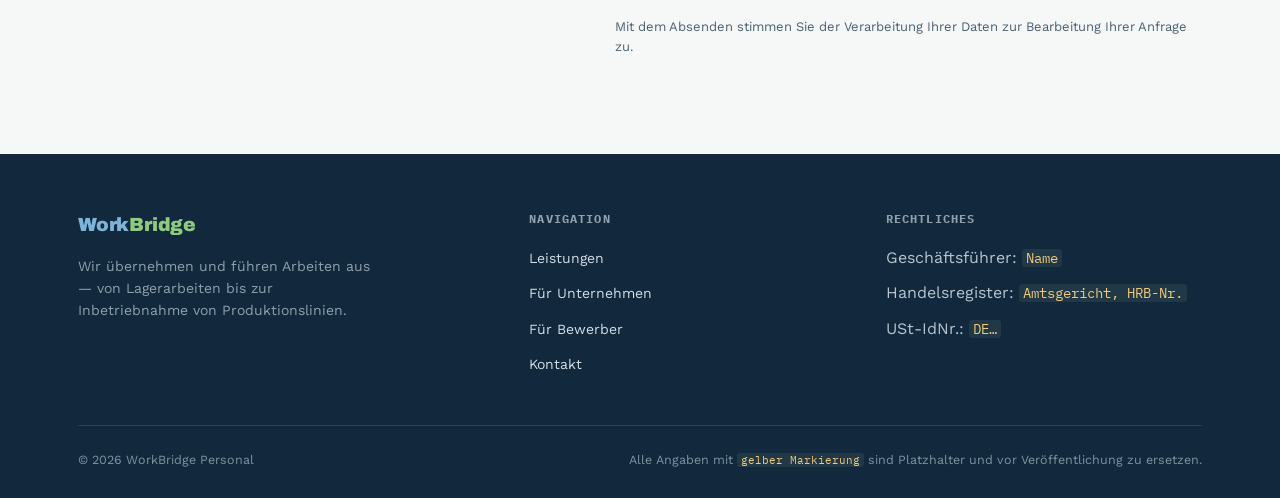
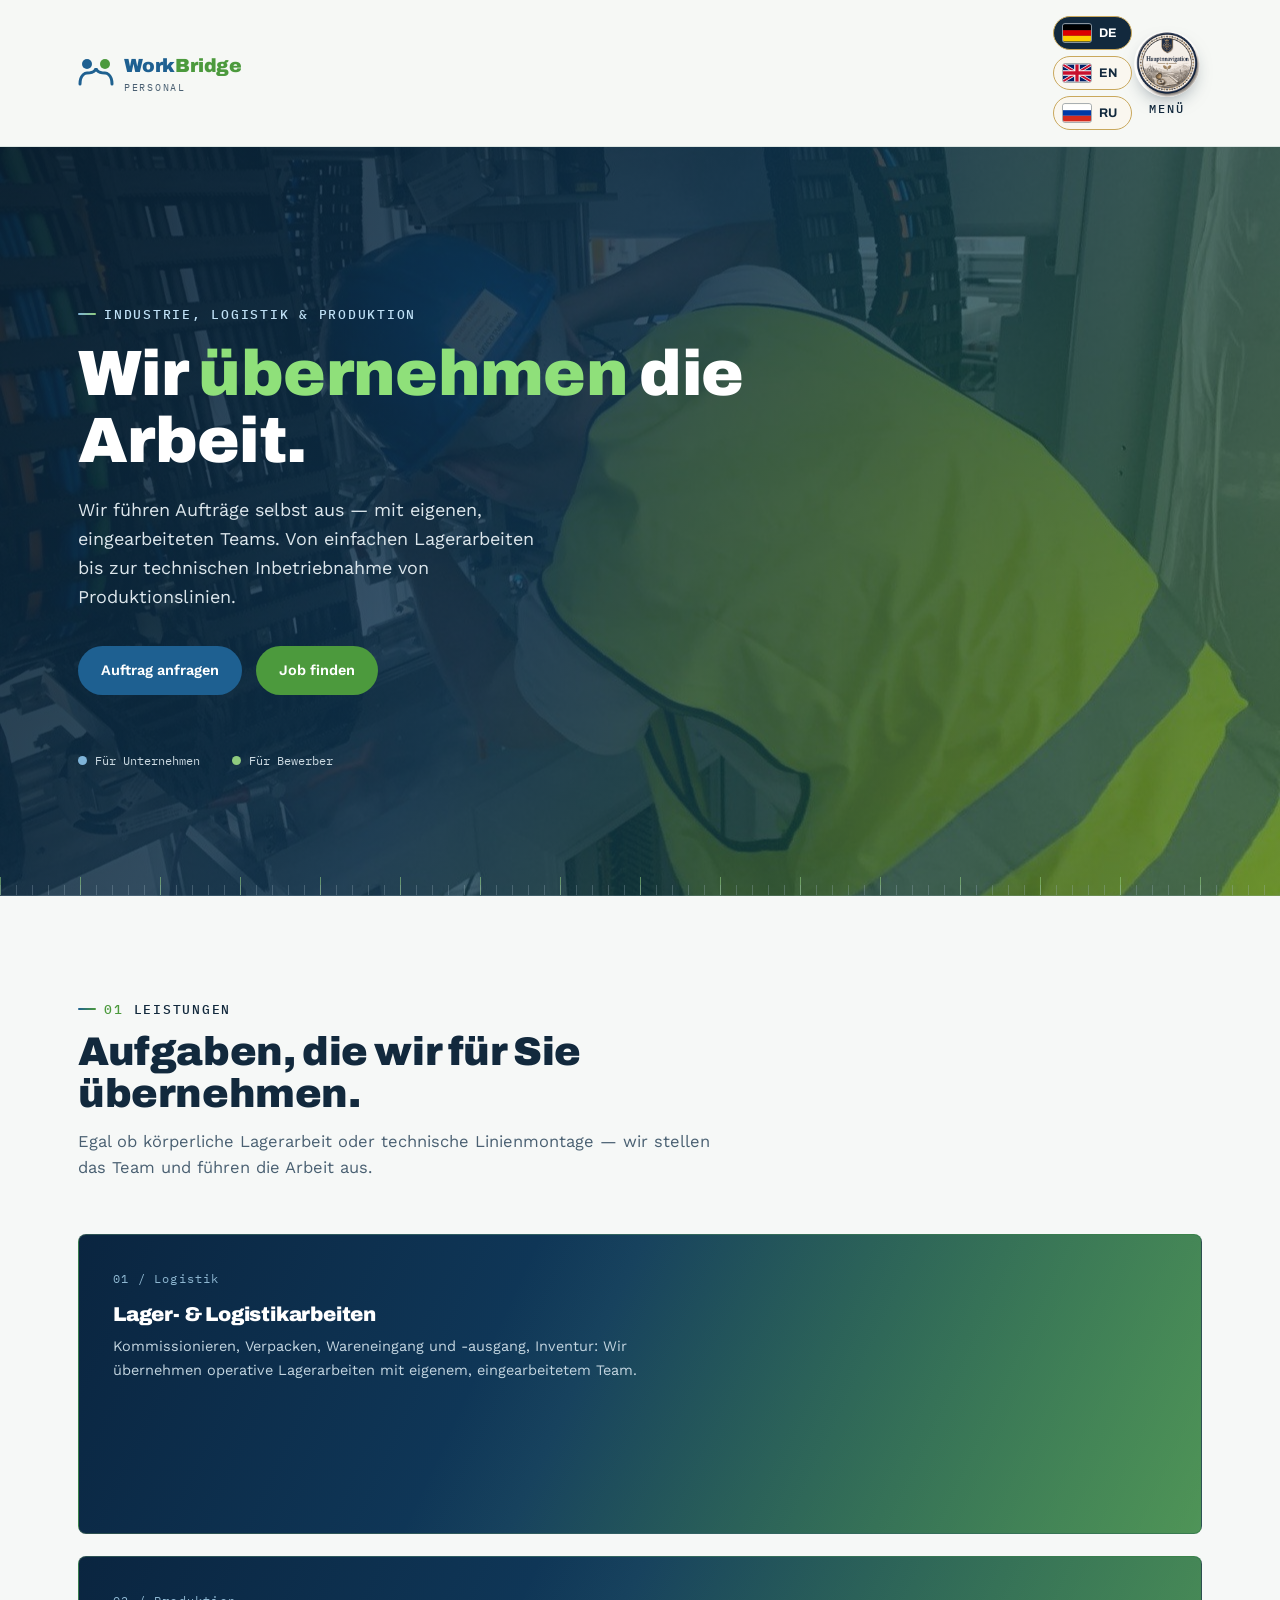
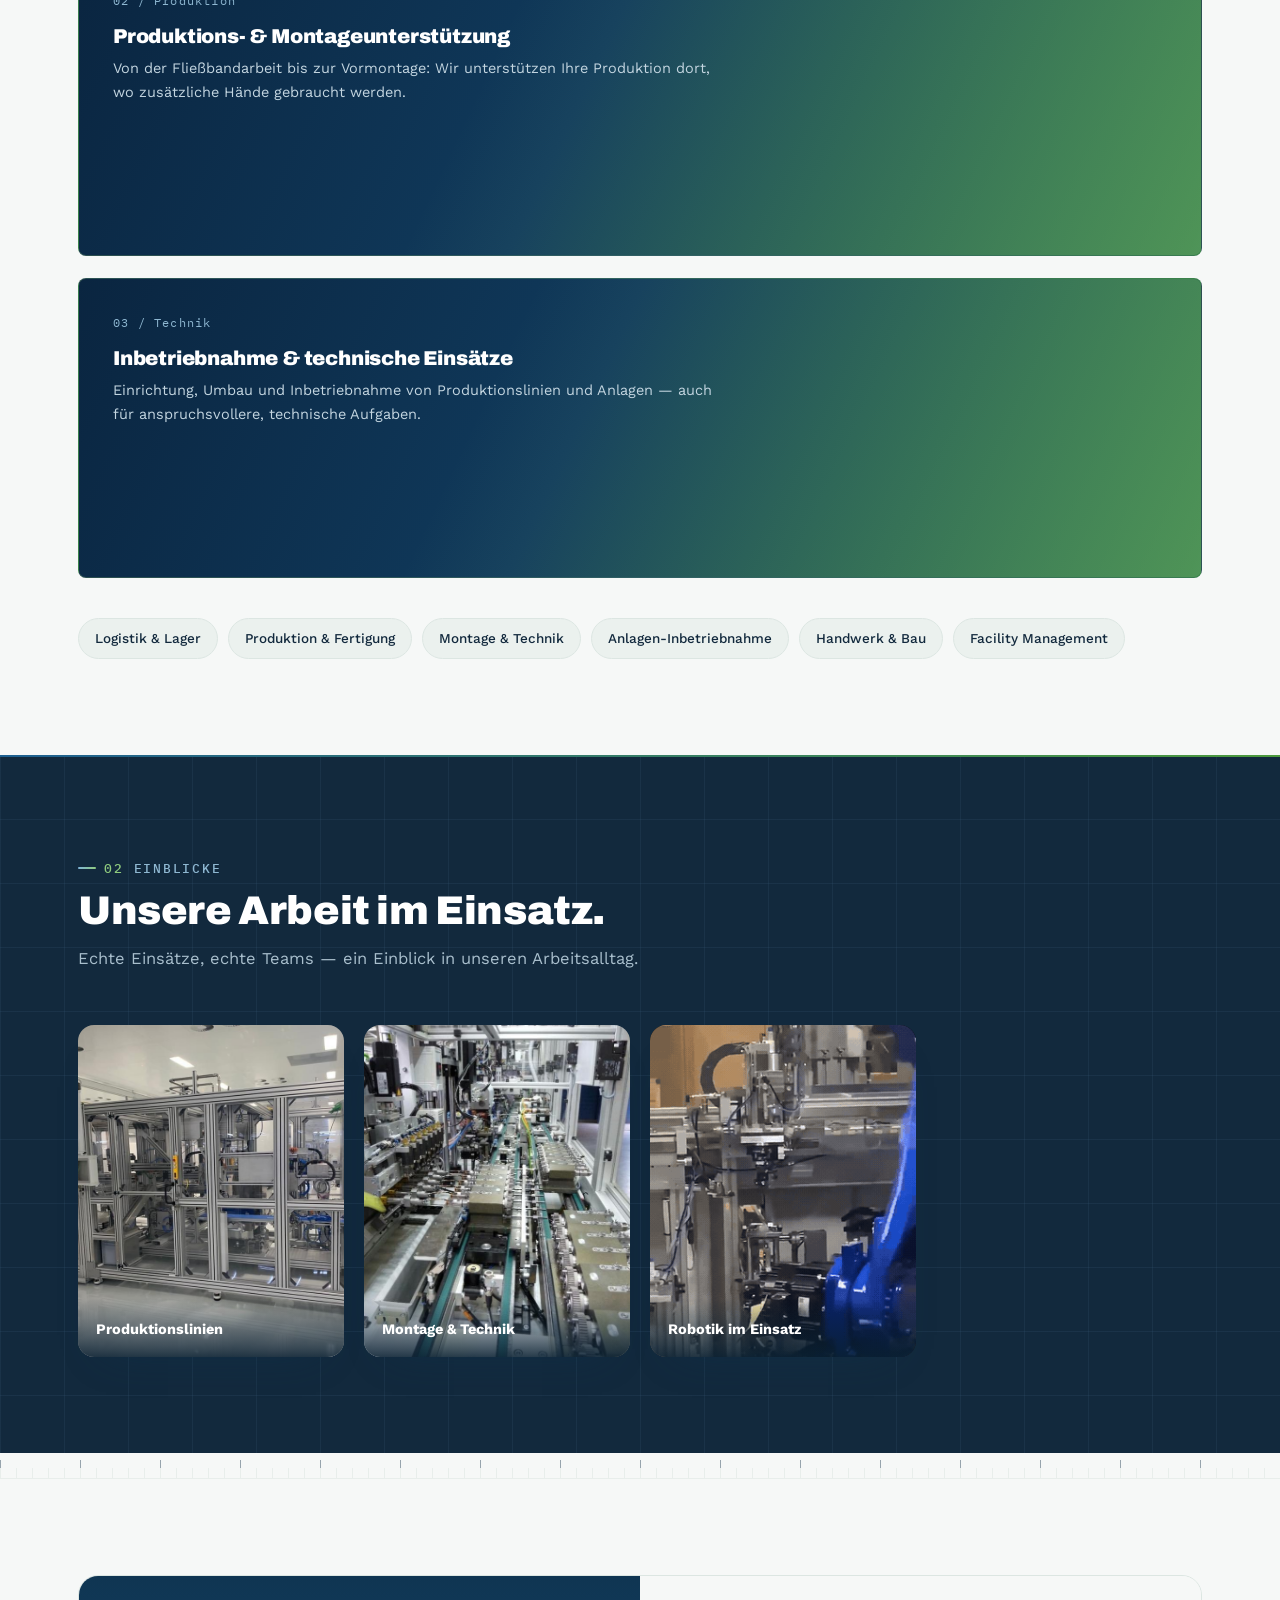
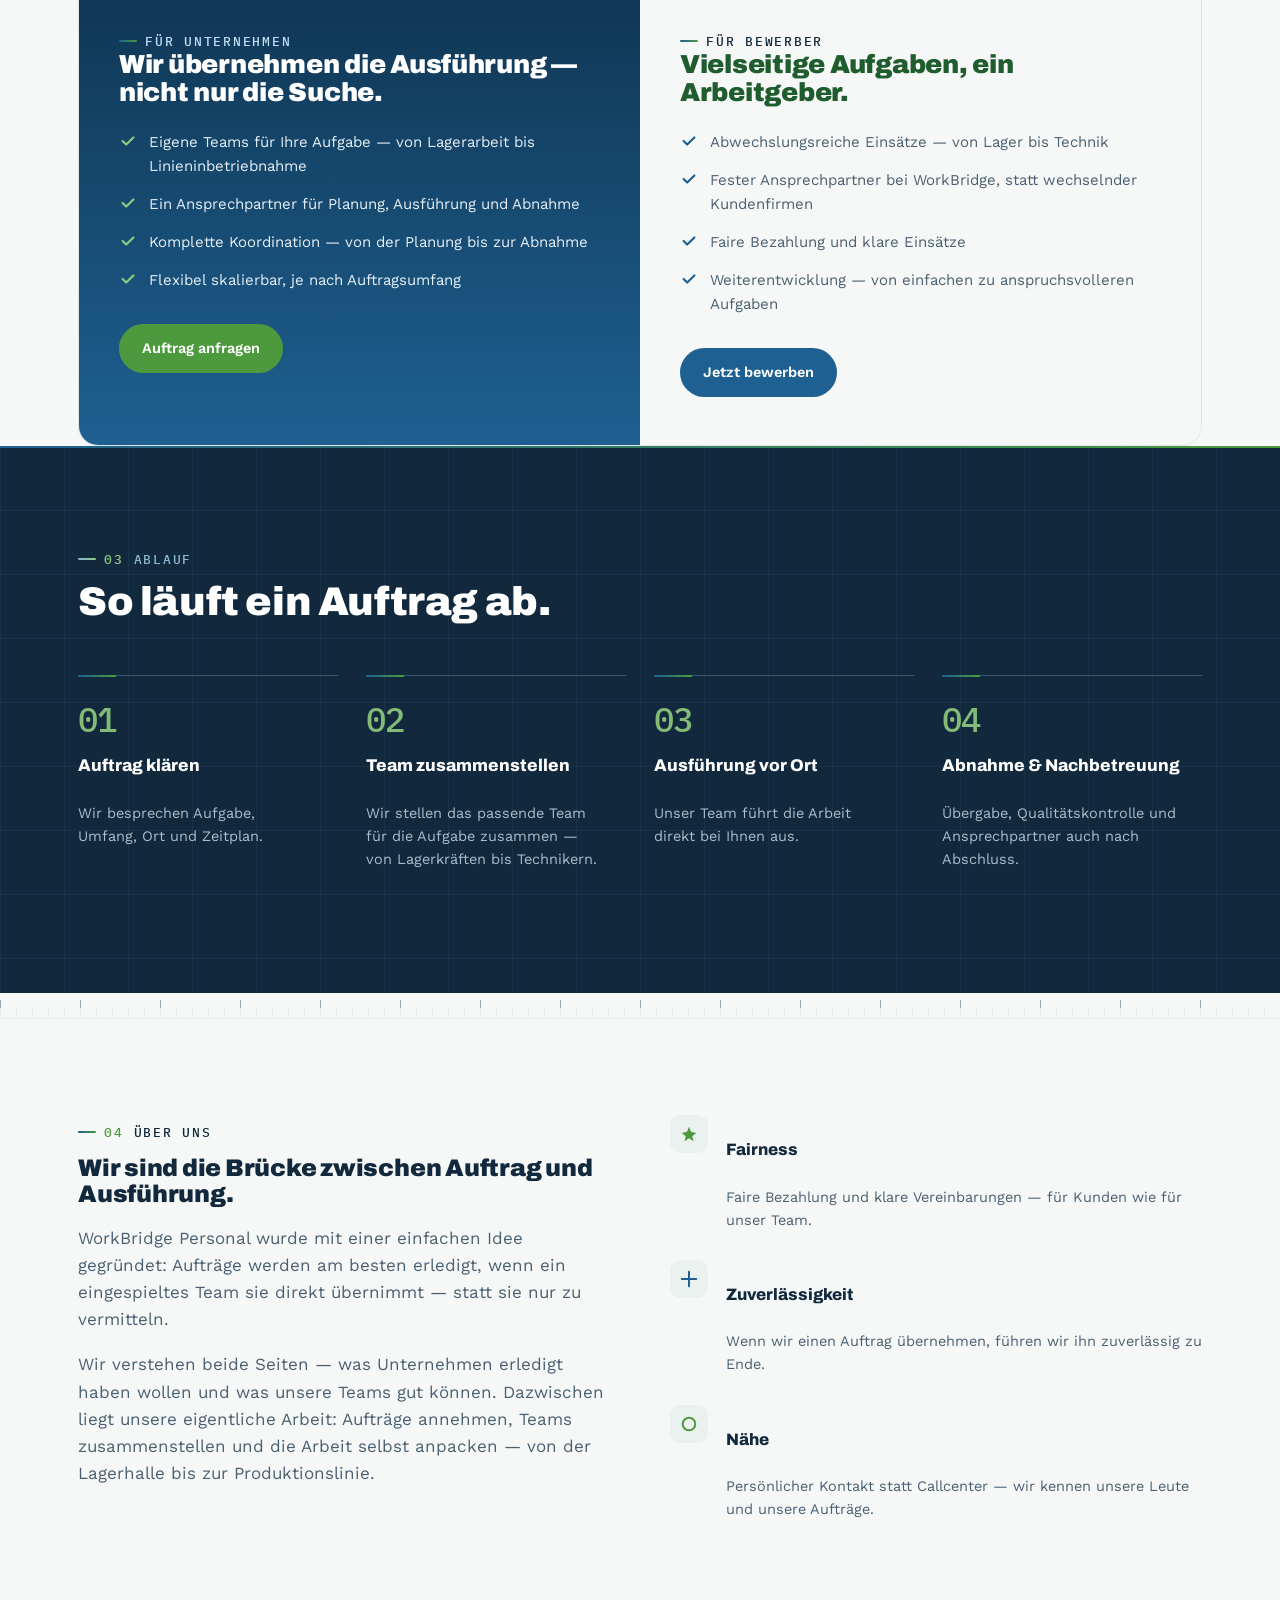
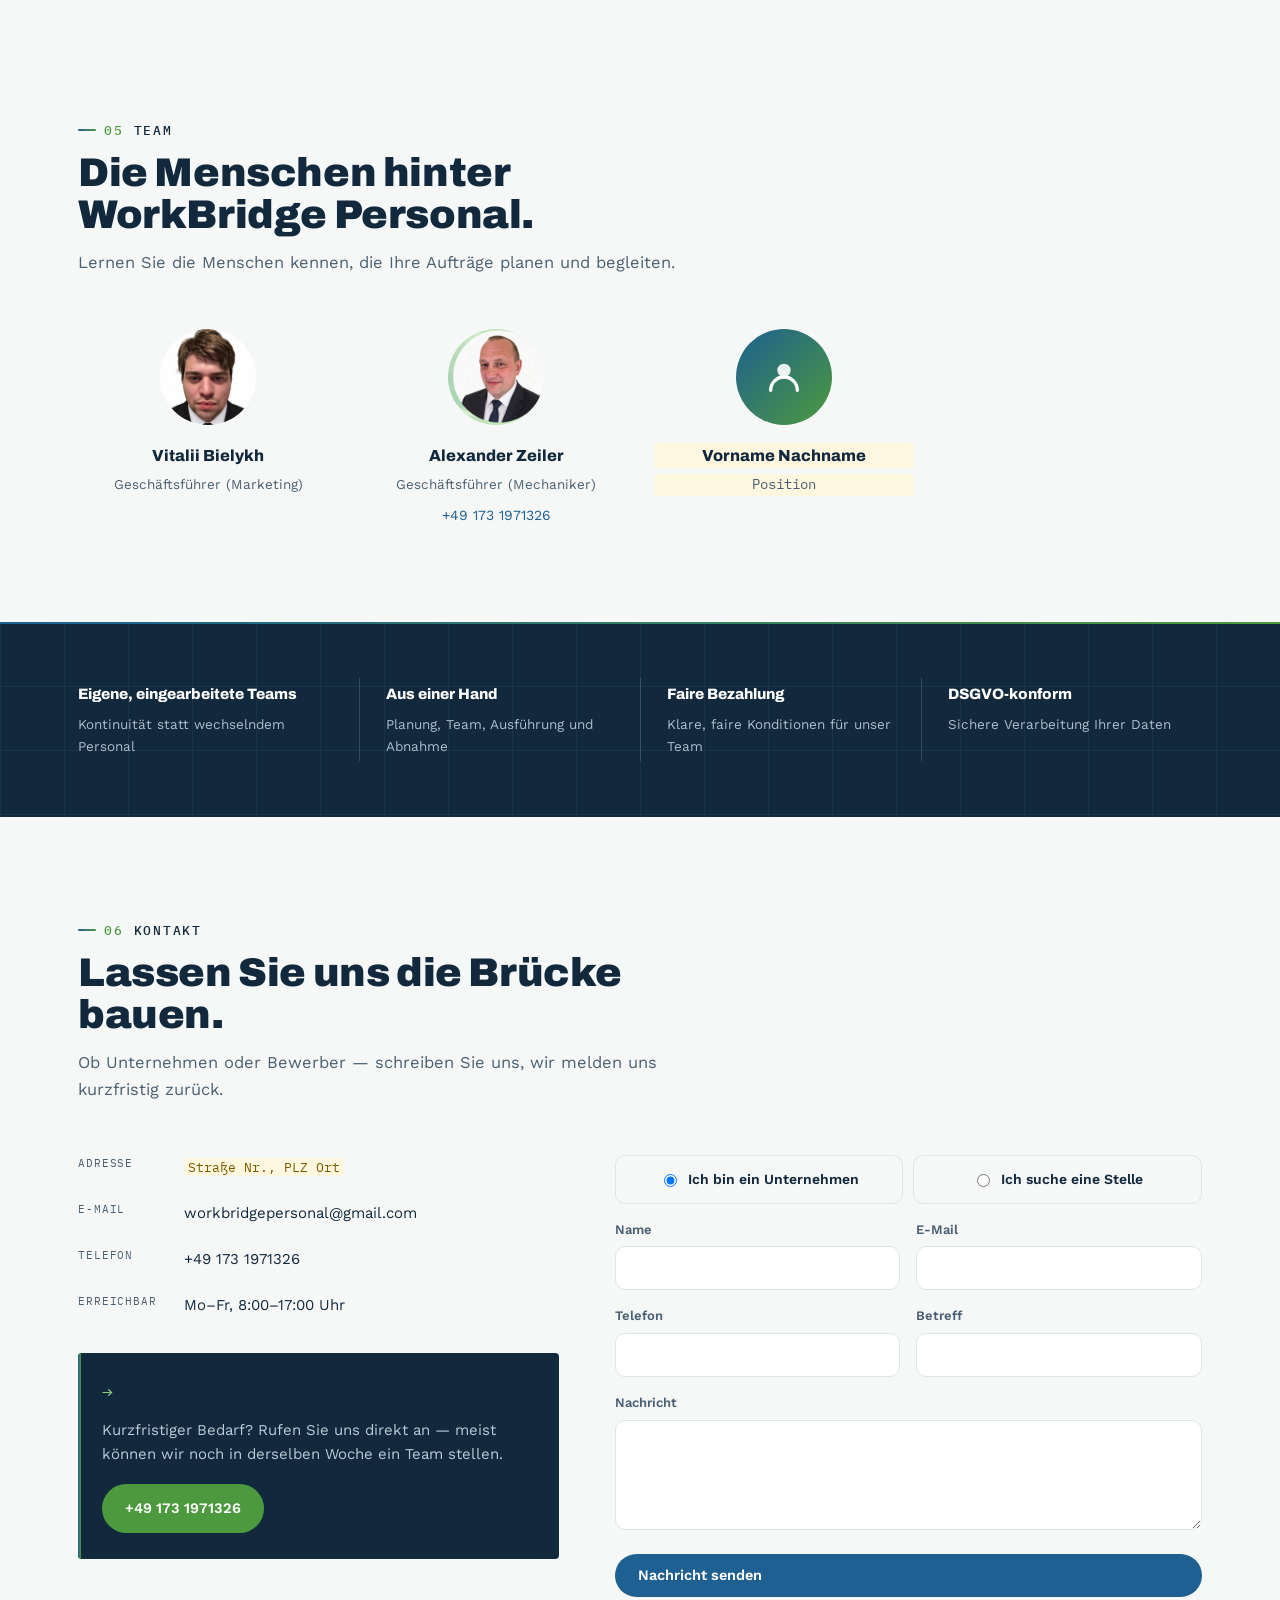
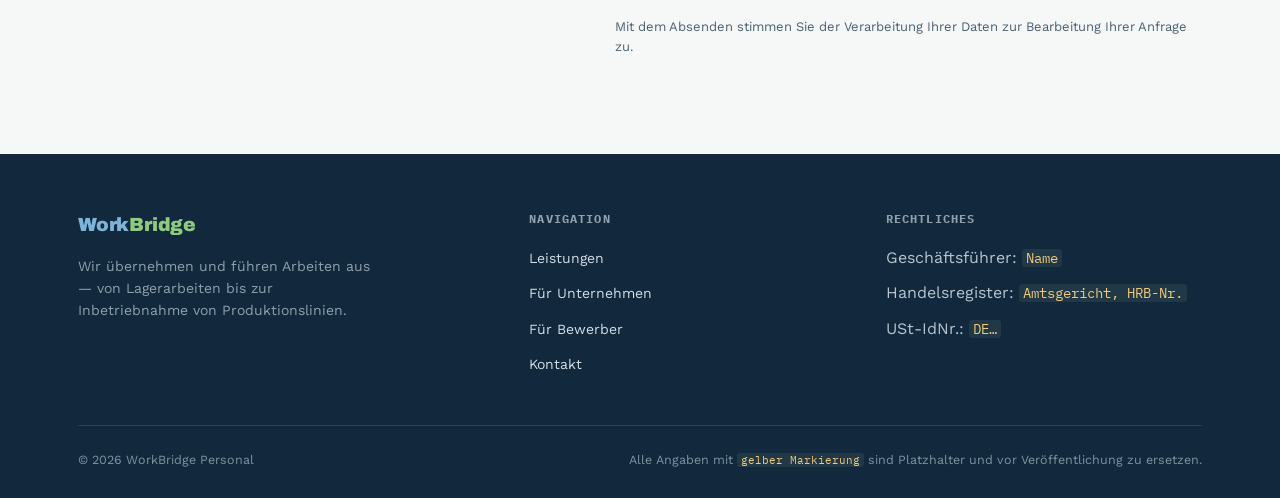
